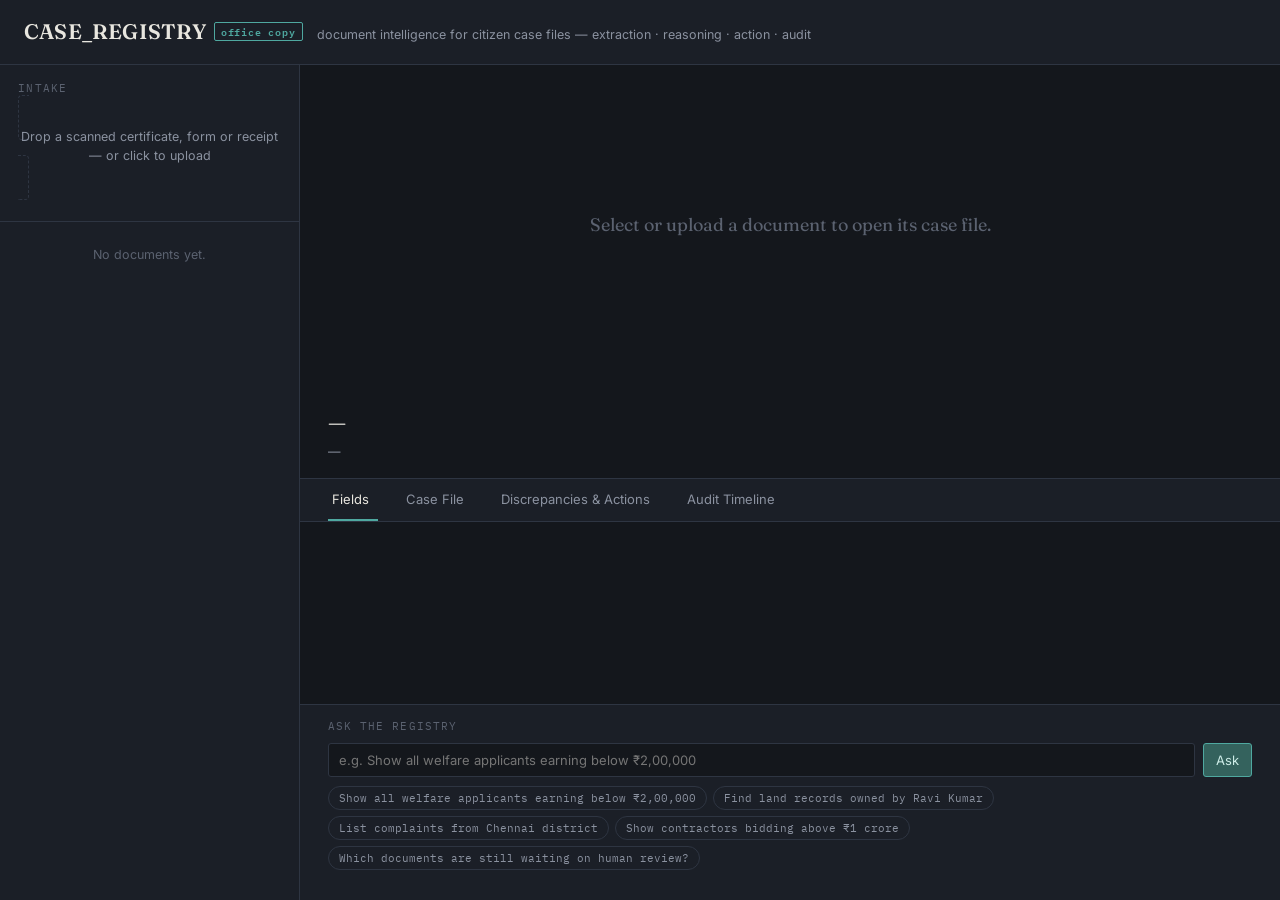
==== exasol/frontend/index.html @ 19a2388b "fixed bugs" ====
<!DOCTYPE html>
<html lang="en">
<head>
<meta charset="UTF-8">
<meta name="viewport" content="width=device-width, initial-scale=1.0">
<title>Citizen Case Registry — Document Intelligence</title>
<link rel="preconnect" href="https://fonts.googleapis.com">
<link href="https://fonts.googleapis.com/css2?family=Fraunces:opsz,wght@9..144,400;9..144,500;9..144,600&family=Inter:wght@400;500;600;700&family=IBM+Plex+Mono:wght@400;500;600&display=swap" rel="stylesheet">
<style>
  :root {
    --bg: #14171c;
    --surface: #1b1f27;
    --surface-raised: #232833;
    --hairline: #2e3542;
    --ink: #e8e6df;
    --muted: #8b92a0;
    --faint: #5b6270;
    --accent: #4fa8a0;
    --accent-dim: #34625d;
    --high: #d9724a;
    --high-dim: #4a2f26;
    --medium: #d9a84a;
    --medium-dim: #4a3f26;
    --low: #6b9b5e;
    --low-dim: #2c3a27;
  }

  * { box-sizing: border-box; }
  html, body { height: 100%; }
  body {
    margin: 0;
    background: var(--bg);
    color: var(--ink);
    font-family: 'Inter', sans-serif;
    font-size: 14px;
    line-height: 1.5;
  }
  ::selection { background: var(--accent-dim); }

  .mono { font-family: 'IBM Plex Mono', monospace; }

  a { color: inherit; }
  button {
    font-family: inherit;
    cursor: pointer;
    border: 1px solid var(--hairline);
    background: var(--surface-raised);
    color: var(--ink);
    border-radius: 3px;
    padding: 7px 12px;
    font-size: 13px;
    transition: border-color .15s ease, background .15s ease;
  }
  button:hover:not(:disabled) { border-color: var(--accent); }
  button:disabled { opacity: .4; cursor: not-allowed; }
  button.primary { background: var(--accent-dim); border-color: var(--accent); color: #cdece7; }
  button.primary:hover:not(:disabled) { background: var(--accent); color: #0e1614; }
  button.danger { border-color: var(--high); }
  button.danger:hover:not(:disabled) { background: var(--high-dim); }
  input[type=text], textarea {
    font-family: inherit;
    background: var(--bg);
    border: 1px solid var(--hairline);
    color: var(--ink);
    border-radius: 3px;
    padding: 8px 10px;
    font-size: 13px;
  }
  input[type=text]:focus, textarea:focus, button:focus-visible {
    outline: 2px solid var(--accent);
    outline-offset: 1px;
  }

  /* ---------- shell ---------- */
  .shell {
    display: grid;
    grid-template-columns: 300px 1fr;
    grid-template-rows: auto 1fr;
    height: 100vh;
  }
  header.top {
    grid-column: 1 / -1;
    display: flex;
    align-items: baseline;
    gap: 14px;
    padding: 16px 24px;
    border-bottom: 1px solid var(--hairline);
    background: var(--surface);
  }
  header.top .mark {
    font-family: 'Fraunces', serif;
    font-size: 21px;
    font-weight: 600;
    letter-spacing: .01em;
  }
  header.top .mark .stamp {
    display: inline-block;
    border: 1px solid var(--accent);
    color: var(--accent);
    font-family: 'IBM Plex Mono', monospace;
    font-size: 10px;
    letter-spacing: .08em;
    padding: 1px 6px;
    border-radius: 2px;
    vertical-align: middle;
    margin-left: 8px;
    transform: translateY(-2px);
  }
  header.top .tagline { color: var(--muted); font-size: 12.5px; }
  header.top .spacer { flex: 1; }
  header.top .threshold {
    color: var(--faint);
    font-size: 12px;
    font-family: 'IBM Plex Mono', monospace;
  }

  /* ---------- sidebar / registry ---------- */
  aside.registry {
    border-right: 1px solid var(--hairline);
    background: var(--surface);
    display: flex;
    flex-direction: column;
    overflow: hidden;
  }
  .registry-head {
    padding: 16px 18px 12px;
    border-bottom: 1px solid var(--hairline);
  }
  .registry-head .eyebrow {
    font-family: 'IBM Plex Mono', monospace;
    font-size: 10.5px;
    letter-spacing: .12em;
    color: var(--faint);
    text-transform: uppercase;
    margin-bottom: 10px;
  }
  .dropzone {
    border: 1px dashed var(--hairline);
    border-radius: 4px;
    padding: 14px 10px;
    text-align: center;
    color: var(--muted);
    font-size: 12.5px;
    cursor: pointer;
    transition: border-color .15s ease, color .15s ease;
  }
  .dropzone:hover, .dropzone.drag { border-color: var(--accent); color: var(--ink); }
  .dropzone input { display: none; }
  .upload-status { font-size: 11.5px; color: var(--faint); margin-top: 8px; min-height: 14px; font-family: 'IBM Plex Mono', monospace; }

  .doc-list { flex: 1; overflow-y: auto; }
  .doc-item {
    padding: 12px 18px;
    border-bottom: 1px solid var(--hairline);
    cursor: pointer;
    position: relative;
  }
  .doc-item:hover { background: var(--surface-raised); }
  .doc-item.active { background: var(--surface-raised); }
  .doc-item.active::before {
    content: "";
    position: absolute; left: 0; top: 0; bottom: 0; width: 2px;
    background: var(--accent);
  }
  .doc-item .fname { font-size: 13px; font-weight: 500; margin-bottom: 4px; word-break: break-word; }
  .doc-item .meta { display: flex; gap: 8px; align-items: center; font-size: 11px; color: var(--faint); }
  .doc-item .docid { font-family: 'IBM Plex Mono', monospace; }

  .badge {
    display: inline-block;
    font-family: 'IBM Plex Mono', monospace;
    font-size: 10px;
    letter-spacing: .04em;
    text-transform: uppercase;
    padding: 2px 7px;
    border-radius: 2px;
    border: 1px solid;
    white-space: nowrap;
  }
  .badge.uploaded, .badge.extracting { color: var(--muted); border-color: var(--hairline); }
  .badge.review { color: var(--medium); border-color: var(--medium); background: var(--medium-dim); }
  .badge.reasoning { color: var(--accent); border-color: var(--accent); background: var(--accent-dim); }
  .badge.complete { color: var(--low); border-color: var(--low); background: var(--low-dim); }
  .badge.failed { color: var(--high); border-color: var(--high); background: var(--high-dim); }
  .badge.high { color: var(--high); border-color: var(--high); background: var(--high-dim); }
  .badge.medium { color: var(--medium); border-color: var(--medium); background: var(--medium-dim); }
  .badge.low { color: var(--low); border-color: var(--low); background: var(--low-dim); }

  .empty-list { padding: 24px 18px; color: var(--faint); font-size: 12.5px; text-align: center; }

  /* ---------- main ---------- */
  main.workspace { overflow-y: auto; display: flex; flex-direction: column; }
  .no-doc {
    flex: 1; display: flex; align-items: center; justify-content: center;
    color: var(--faint); font-family: 'Fraunces', serif; font-size: 18px;
  }

  .doc-header {
    padding: 22px 28px 16px;
    border-bottom: 1px solid var(--hairline);
    display: flex; align-items: flex-start; gap: 18px;
  }
  .doc-header .title {
    font-family: 'Fraunces', serif;
    font-size: 22px;
    font-weight: 500;
    word-break: break-word;
  }
  .doc-header .sub { color: var(--muted); font-size: 12.5px; margin-top: 4px; }
  .doc-header .sub .mono { color: var(--faint); }
  .doc-header .actions { margin-left: auto; display: flex; gap: 8px; flex-shrink: 0; }

  nav.tabs {
    display: flex; gap: 2px; padding: 0 28px;
    border-bottom: 1px solid var(--hairline);
    background: var(--surface);
  }
  nav.tabs button.tab {
    border: none; border-bottom: 2px solid transparent;
    background: transparent; border-radius: 0;
    padding: 12px 4px; margin-right: 22px;
    color: var(--muted); font-size: 13px;
  }
  nav.tabs button.tab:hover { color: var(--ink); border-color: var(--hairline); }
  nav.tabs button.tab.active { color: var(--ink); border-color: var(--accent); }
  nav.tabs button.tab .count {
    font-family: 'IBM Plex Mono', monospace; font-size: 10.5px; color: var(--faint); margin-left: 5px;
  }

  .tab-panel { padding: 22px 28px 40px; }
  .tab-panel.hidden { display: none; }

  /* fields table */
  table.fields { width: 100%; border-collapse: collapse; }
  table.fields th {
    text-align: left; font-size: 10.5px; letter-spacing: .08em; text-transform: uppercase;
    color: var(--faint); font-weight: 500; padding: 8px 10px; border-bottom: 1px solid var(--hairline);
  }
  table.fields td { padding: 10px 10px; border-bottom: 1px solid var(--hairline); font-size: 13px; vertical-align: top; }
  table.fields tr.low-conf td:first-child { border-left: 2px solid var(--medium); }
  .conf-bar {
    display: inline-flex; align-items: center; gap: 7px; font-family: 'IBM Plex Mono', monospace; font-size: 11.5px;
  }
  .conf-track { width: 52px; height: 4px; background: var(--hairline); border-radius: 2px; overflow: hidden; }
  .conf-fill { height: 100%; background: var(--low); }
  .conf-fill.low { background: var(--medium); }

  .review-row { display: flex; gap: 6px; align-items: center; margin-top: 6px; }
  .review-row input[type=text] { flex: 1; padding: 5px 8px; font-size: 12px; }
  .review-row button { padding: 4px 9px; font-size: 11.5px; }

  /* discrepancies */
  .disc-card, .action-card {
    border: 1px solid var(--hairline); border-radius: 4px; padding: 14px 16px; margin-bottom: 12px; background: var(--surface);
  }
  .disc-card .disc-head { display: flex; align-items: center; gap: 10px; margin-bottom: 8px; }
  .disc-card .field-name { font-family: 'IBM Plex Mono', monospace; font-size: 12.5px; color: var(--accent); }
  .disc-values { display: flex; gap: 18px; margin: 8px 0; }
  .disc-values .v { flex: 1; }
  .disc-values .v .label { font-size: 10px; text-transform: uppercase; letter-spacing: .06em; color: var(--faint); margin-bottom: 3px; }
  .disc-values .v .val { font-family: 'IBM Plex Mono', monospace; font-size: 13px; }
  .disc-card .explain { color: var(--muted); font-size: 12.5px; margin-top: 6px; }

  /* case file / linked documents */
  .case-card {
    border: 1px solid var(--hairline); border-radius: 4px; padding: 13px 16px; margin-bottom: 10px;
    background: var(--surface); display: flex; align-items: center; gap: 14px; cursor: pointer;
    transition: border-color .15s ease;
  }
  .case-card:hover { border-color: var(--accent); }
  .case-card .c-main { flex: 1; min-width: 0; }
  .case-card .c-name { font-size: 13px; font-weight: 500; margin-bottom: 4px; word-break: break-word; }
  .case-card .c-meta { font-size: 11.5px; color: var(--faint); }
  .case-card .c-rel {
    font-family: 'IBM Plex Mono', monospace; font-size: 10.5px; color: var(--accent);
    border: 1px solid var(--accent-dim); border-radius: 2px; padding: 3px 8px; white-space: nowrap;
  }
  .case-card .c-conf { font-family: 'IBM Plex Mono', monospace; font-size: 11px; color: var(--faint); white-space: nowrap; }

  .action-card .a-head { display: flex; align-items: center; gap: 10px; margin-bottom: 8px; }
  .action-card .a-type { font-size: 11px; text-transform: uppercase; letter-spacing: .06em; color: var(--faint); }
  .action-card .content { white-space: pre-wrap; font-size: 12.5px; color: var(--ink); background: var(--bg); border: 1px solid var(--hairline); border-radius: 3px; padding: 10px 12px; margin: 8px 0; }
  .action-card .a-controls { display: flex; gap: 8px; margin-top: 8px; }

  .empty-panel { color: var(--faint); font-size: 13px; padding: 20px 0; }

  /* audit ledger */
  .ledger { border-left: 1px solid var(--hairline); margin-left: 8px; }
  .ledger-entry { position: relative; padding: 0 0 20px 22px; }
  .ledger-entry::before {
    content: ""; position: absolute; left: -5px; top: 3px; width: 9px; height: 9px;
    border-radius: 50%; background: var(--bg); border: 2px solid var(--accent);
  }
  .ledger-entry .l-top { display: flex; align-items: baseline; gap: 10px; margin-bottom: 3px; }
  .ledger-entry .l-time { font-family: 'IBM Plex Mono', monospace; font-size: 11px; color: var(--faint); }
  .ledger-entry .l-agent {
    font-family: 'IBM Plex Mono', monospace; font-size: 10.5px; text-transform: uppercase; letter-spacing: .06em;
    color: var(--accent); border: 1px solid var(--accent-dim); padding: 1px 6px; border-radius: 2px;
  }
  .ledger-entry .l-action { font-size: 13px; font-weight: 500; }
  .ledger-entry .l-summary { font-size: 12.5px; color: var(--muted); margin-top: 3px; }
  .ledger-entry .l-summary .k { color: var(--faint); }

  /* chat */
  .chat-dock {
    border-top: 1px solid var(--hairline);
    background: var(--surface);
    padding: 14px 28px 18px;
  }
  .chat-dock .eyebrow {
    font-family: 'IBM Plex Mono', monospace; font-size: 10.5px; letter-spacing: .1em; text-transform: uppercase;
    color: var(--faint); margin-bottom: 8px;
  }
  .chat-form { display: flex; gap: 8px; }
  .chat-form input[type=text] { flex: 1; }
  .chat-examples { display: flex; flex-wrap: wrap; gap: 6px; margin-top: 9px; }
  .chat-chip {
    font-family: 'IBM Plex Mono', monospace; font-size: 11px; color: var(--muted);
    border: 1px solid var(--hairline); border-radius: 12px; padding: 4px 10px;
    background: transparent; cursor: pointer; transition: border-color .15s ease, color .15s ease;
  }
  .chat-chip:hover { border-color: var(--accent); color: var(--ink); }
  .chat-result { margin-top: 12px; }
  .chat-result .explanation { font-size: 13px; color: var(--ink); margin-bottom: 8px; }
  .chat-result .sql-box {
    font-family: 'IBM Plex Mono', monospace; font-size: 11.5px; color: var(--accent);
    background: var(--bg); border: 1px solid var(--hairline); border-radius: 3px; padding: 8px 10px; margin-bottom: 10px;
    white-space: pre-wrap; word-break: break-all;
  }
  .chat-result .sql-error { color: var(--high); }
  table.chat-rows { width: 100%; border-collapse: collapse; font-size: 12px; }
  table.chat-rows th { text-align: left; padding: 6px 9px; border-bottom: 1px solid var(--hairline); color: var(--faint); font-family: 'IBM Plex Mono', monospace; font-weight: 500; }
  table.chat-rows td { padding: 6px 9px; border-bottom: 1px solid var(--hairline); font-family: 'IBM Plex Mono', monospace; }
  .chat-loading { color: var(--faint); font-size: 12.5px; font-family: 'IBM Plex Mono', monospace; }

  ::-webkit-scrollbar { width: 9px; height: 9px; }
  ::-webkit-scrollbar-track { background: transparent; }
  ::-webkit-scrollbar-thumb { background: var(--hairline); border-radius: 5px; }
  ::-webkit-scrollbar-thumb:hover { background: var(--faint); }
</style>
</head>
<body>

<div class="shell">
  <header class="top">
    <div class="mark">CASE_REGISTRY<span class="stamp">office copy</span></div>
    <div class="tagline">document intelligence for citizen case files — extraction · reasoning · action · audit</div>
    <div class="spacer"></div>
    <div class="threshold" id="thresholdBadge"></div>
  </header>

  <aside class="registry">
    <div class="registry-head">
      <div class="eyebrow">Intake</div>
      <label class="dropzone" id="dropzone">
        <input type="file" id="fileInput" accept=".pdf,.png,.jpg,.jpeg,.tiff,.bmp,.txt">
        <div>Drop a scanned certificate, form or receipt — or click to upload</div>
      </label>
      <div class="upload-status" id="uploadStatus"></div>
    </div>
    <div class="doc-list" id="docList">
      <div class="empty-list">No documents yet.</div>
    </div>
  </aside>

  <main class="workspace">
    <div class="no-doc" id="noDocMsg">Select or upload a document to open its case file.</div>

    <div id="docView" style="display:none; flex:1; display:flex; flex-direction:column;">
      <div class="doc-header">
        <div>
          <div class="title" id="docTitle">—</div>
          <div class="sub" id="docSub">—</div>
        </div>
        <div class="actions" id="docActions"></div>
      </div>

      <nav class="tabs">
        <button class="tab active" data-tab="fields">Fields<span class="count" id="countFields"></span></button>
        <button class="tab" data-tab="case">Case File<span class="count" id="countCase"></span></button>
        <button class="tab" data-tab="discrepancies">Discrepancies &amp; Actions<span class="count" id="countDisc"></span></button>
        <button class="tab" data-tab="audit">Audit Timeline<span class="count" id="countAudit"></span></button>
      </nav>

      <div class="tab-panel" id="panel-fields"></div>
      <div class="tab-panel hidden" id="panel-case"></div>
      <div class="tab-panel hidden" id="panel-discrepancies"></div>
      <div class="tab-panel hidden" id="panel-audit"></div>

      <div style="flex:1"></div>
    </div>

    <div class="chat-dock">
      <div class="eyebrow">Ask the registry</div>
      <form class="chat-form" id="chatForm">
        <input type="text" id="chatInput" placeholder="e.g. Show all welfare applicants earning below ₹2,00,000">
        <button type="submit" class="primary">Ask</button>
      </form>
      <div class="chat-examples" id="chatExamples"></div>
      <div class="chat-result" id="chatResult"></div>
    </div>
  </main>
</div>

<script>
const API = "";
let config = { confidence_threshold: 0.8 };
let documents = [];
let selectedDocId = null;
let activeTab = "fields";

function esc(s) {
  if (s === null || s === undefined) return "";
  return String(s).replace(/[&<>"']/g, c => ({"&":"&amp;","<":"&lt;",">":"&gt;",'"':"&quot;","'":"&#39;"}[c]));
}
function fmtTime(ts) {
  if (!ts) return "";
  try { return new Date(ts).toLocaleString(undefined, {month:"short", day:"numeric", hour:"2-digit", minute:"2-digit"}); }
  catch { return ts; }
}
function shortId(id) { return id ? id.slice(0, 8) : ""; }

async function api(path, opts) {
  const res = await fetch(API + path, opts);
  const isJson = (res.headers.get("content-type") || "").includes("application/json");
  const body = isJson ? await res.json() : null;
  if (!res.ok) throw new Error((body && body.error) || `Request failed (${res.status})`);
  return body;
}

/* ---------------- config + document list ---------------- */

async function loadConfig() {
  try {
    config = await api("/api/config");
    document.getElementById("thresholdBadge").textContent =
      `confidence gate ≥ ${config.confidence_threshold}`;
  } catch (e) { /* fine to run with the default */ }
}

async function loadDocuments() {
  let docs;
  try { docs = await api("/api/documents"); }
  catch (e) { return; }
  documents = docs;
  renderDocList();
}

function renderDocList() {
  const el = document.getElementById("docList");
  if (!documents.length) {
    el.innerHTML = `<div class="empty-list">No documents yet. Upload a certificate, application or receipt above to start the pipeline.</div>`;
    return;
  }
  el.innerHTML = documents.map(d => `
    <div class="doc-item ${d.doc_id === selectedDocId ? 'active' : ''}" data-id="${esc(d.doc_id)}">
      <div class="fname">${esc(d.filename)}</div>
      <div class="meta">
        <span class="badge ${esc(d.status)}">${esc(d.status)}</span>
        <span class="docid">${esc(shortId(d.doc_id))}</span>
        ${d.vendor ? `<span>· ${esc(d.vendor)}</span>` : ""}
      </div>
    </div>
  `).join("");
  el.querySelectorAll(".doc-item").forEach(node => {
    node.addEventListener("click", () => selectDocument(node.dataset.id));
  });
}

/* ---------------- upload ---------------- */

const dropzone = document.getElementById("dropzone");
const fileInput = document.getElementById("fileInput");
const uploadStatus = document.getElementById("uploadStatus");

fileInput.addEventListener("change", () => {
  if (fileInput.files[0]) uploadFile(fileInput.files[0]);
});
["dragover", "dragenter"].forEach(evt =>
  dropzone.addEventListener(evt, e => { e.preventDefault(); dropzone.classList.add("drag"); })
);
["dragleave", "drop"].forEach(evt =>
  dropzone.addEventListener(evt, e => { e.preventDefault(); dropzone.classList.remove("drag"); })
);
dropzone.addEventListener("drop", e => {
  const f = e.dataTransfer.files[0];
  if (f) uploadFile(f);
});

async function uploadFile(file) {
  uploadStatus.textContent = `ingesting ${file.name}…`;
  const formData = new FormData();
  formData.append("file", file);
  try {
    const result = await api("/api/documents/upload", { method: "POST", body: formData });
    uploadStatus.textContent =
      `done — ${result.field_count} field(s), gate: ${result.gate_decision}`;
    fileInput.value = "";
    await loadDocuments();
    selectDocument(result.doc_id);
  } catch (e) {
    uploadStatus.textContent = `failed: ${e.message}`;
  }
}

/* ---------------- document detail ---------------- */

async function selectDocument(docId) {
  selectedDocId = docId;
  document.getElementById("noDocMsg").style.display = "none";
  document.getElementById("docView").style.display = "flex";
  renderDocList();
  await refreshDocumentDetail();
}

async function refreshDocumentDetail() {
  if (!selectedDocId) return;
  const [doc, fields, discrepancies, actions, audit, related] = await Promise.all([
    api(`/api/documents/${selectedDocId}`).catch(() => null),
    api(`/api/documents/${selectedDocId}/fields`).catch(() => []),
    api(`/api/documents/${selectedDocId}/discrepancies`).catch(() => []),
    api(`/api/documents/${selectedDocId}/actions`).catch(() => []),
    api(`/api/documents/${selectedDocId}/audit`).catch(() => []),
    api(`/api/documents/${selectedDocId}/related`).catch(() => []),
  ]);
  if (!doc) return;

  document.getElementById("docTitle").textContent = doc.filename;
  document.getElementById("docSub").innerHTML =
    `<span class="mono">${esc(doc.doc_id)}</span> · ${esc(doc.document_type || "unclassified")}` +
    (doc.vendor ? ` · ${esc(doc.vendor)}` : "") +
    ` · <span class="badge ${esc(doc.status)}">${esc(doc.status)}</span>`;

  renderDocActions(doc);
  renderFields(fields, doc.status);
  renderCaseFile(related);
  renderDiscrepancies(discrepancies, actions);
  renderAudit(audit);

  document.getElementById("countFields").textContent = fields.length ? `(${fields.length})` : "";
  document.getElementById("countCase").textContent = related.length ? `(${related.length})` : "";
  document.getElementById("countDisc").textContent = discrepancies.length ? `(${discrepancies.length})` : "";
  document.getElementById("countAudit").textContent = audit.length ? `(${audit.length})` : "";
}

function renderDocActions(doc) {
  const el = document.getElementById("docActions");
  el.innerHTML = "";
  if (doc.status === "reasoning") {
    const btn = document.createElement("button");
    btn.className = "primary";
    btn.textContent = "Run reasoning & draft actions";
    btn.onclick = async () => {
      btn.disabled = true;
      btn.textContent = "Reasoning…";
      try { await api(`/api/documents/${doc.doc_id}/process`, { method: "POST" }); }
      catch (e) { alert(e.message); }
      await loadDocuments();
      await refreshDocumentDetail();
    };
    el.appendChild(btn);
  }
  const refresh = document.createElement("button");
  refresh.textContent = "Refresh";
  refresh.onclick = refreshDocumentDetail;
  el.appendChild(refresh);
}

function renderFields(fields, docStatus) {
  const el = document.getElementById("panel-fields");
  if (!fields.length) {
    el.innerHTML = `<div class="empty-panel">No fields extracted for this document.</div>`;
    return;
  }
  const threshold = config.confidence_threshold;
  el.innerHTML = `
    <table class="fields">
      <thead><tr><th>Field</th><th>Value</th><th>Confidence</th><th>Source</th></tr></thead>
      <tbody>
        ${fields.map(f => {
          const conf = f.confidence === null || f.confidence === undefined ? null : Number(f.confidence);
          const low = conf !== null && conf < threshold;
          return `
          <tr class="${low ? 'low-conf' : ''}" data-field-id="${esc(f.field_id)}">
            <td class="mono">${esc(f.field_name)}</td>
            <td>${esc(f.value)}</td>
            <td>
              ${conf === null ? '<span class="mono" style="color:var(--faint)">—</span>' : `
                <span class="conf-bar">
                  <span class="conf-track"><span class="conf-fill ${low ? 'low' : ''}" style="width:${Math.round(conf*100)}%"></span></span>
                  ${conf.toFixed(2)}
                </span>`}
              ${low && docStatus === "review" ? `
                <div class="review-row">
                  <input type="text" class="review-input" placeholder="corrected value" value="${esc(f.value)}">
                  <button class="review-confirm" title="Confirm as-is">Confirm</button>
                  <button class="review-correct" title="Save corrected value">Correct</button>
                </div>` : ""}
            </td>
            <td class="mono" style="color:var(--faint)">${esc(f.source_agent || "")}</td>
          </tr>`;
        }).join("")}
      </tbody>
    </table>
  `;

  el.querySelectorAll(".review-confirm, .review-correct").forEach(btn => {
    btn.addEventListener("click", async (e) => {
      const row = e.target.closest("tr");
      const fieldId = row.dataset.fieldId;
      const field = fields.find(f => f.field_id === fieldId);
      const input = row.querySelector(".review-input");
      const isCorrect = e.target.classList.contains("review-correct");
      const humanValue = isCorrect ? input.value : field.value;
      const status = isCorrect ? "corrected" : "confirmed";
      e.target.disabled = true;
      try {
        await api("/api/reviews", {
          method: "POST",
          headers: { "Content-Type": "application/json" },
          body: JSON.stringify({
            doc_id: selectedDocId,
            field_id: fieldId,
            field_name: field.field_name,
            ai_value: field.value,
            human_value: humanValue,
            status,
            reviewed_by: "case_handler",
          }),
        });
        await loadDocuments();
        await refreshDocumentDetail();
      } catch (err) {
        alert(err.message);
        e.target.disabled = false;
      }
    });
  });
}

function renderCaseFile(related) {
  const el = document.getElementById("panel-case");
  if (!related.length) {
    el.innerHTML = `<div class="empty-panel">No linked documents yet. Once a related document (e.g. an income certificate for this welfare application) is uploaded and matched, it will appear here as part of the same case.</div>`;
    return;
  }
  el.innerHTML = related.map(r => `
    <div class="case-card" data-id="${esc(r.doc_id)}">
      <div class="c-main">
        <div class="c-name">${esc(r.filename)}</div>
        <div class="c-meta">${esc(r.document_type || "unclassified")}${r.vendor ? ` · ${esc(r.vendor)}` : ""} · <span class="badge ${esc(r.status)}">${esc(r.status)}</span></div>
      </div>
      <div class="c-rel">${esc((r.relationship_type || "").replace(/_/g, " "))}</div>
      ${r.confidence !== null && r.confidence !== undefined ? `<div class="c-conf">${Number(r.confidence).toFixed(2)}</div>` : ""}
    </div>
  `).join("");
  el.querySelectorAll(".case-card").forEach(node => {
    node.addEventListener("click", () => selectDocument(node.dataset.id));
  });
}

function renderDiscrepancies(discrepancies, actions) {
  const el = document.getElementById("panel-discrepancies");
  if (!discrepancies.length) {
    el.innerHTML = `<div class="empty-panel">No discrepancies found yet. Run reasoning once the document reaches the "reasoning" stage.</div>`;
    return;
  }
  el.innerHTML = discrepancies.map(d => {
    const relatedActions = actions.filter(a => a.discrepancy_id === d.discrepancy_id);
    return `
      <div class="disc-card">
        <div class="disc-head">
          <span class="badge ${esc(d.severity)}">${esc(d.severity)}</span>
          <span class="field-name">${esc(d.field_name)}</span>
          <span style="color:var(--faint); font-size:11.5px;">${esc(d.status)}</span>
        </div>
        <div class="disc-values">
          <div class="v"><div class="label">Document A</div><div class="val">${esc(d.value_1)}</div></div>
          <div class="v"><div class="label">Document B</div><div class="val">${esc(d.value_2)}</div></div>
        </div>
        <div class="explain">${esc(d.explanation || "")}</div>
        ${relatedActions.length ? relatedActions.map(a => `
          <div class="action-card" data-action-id="${esc(a.action_id)}">
            <div class="a-head">
              <span class="a-type">${esc(a.action_type.replace('_', ' '))}</span>
              <span class="badge ${a.status === 'proposed' ? 'medium' : (a.status === 'approved' ? 'low' : 'high')}">${esc(a.status)}</span>
            </div>
            <div class="content">${esc(a.content)}</div>
            ${a.status === "proposed" ? `
              <div class="a-controls">
                <button class="primary act-approve">Approve</button>
                <button class="danger act-reject">Reject</button>
              </div>` : `<div style="font-size:11.5px; color:var(--faint);">decided by ${esc(a.decided_by || "—")}</div>`}
          </div>
        `).join("") : ""}
      </div>
    `;
  }).join("");

  el.querySelectorAll(".act-approve, .act-reject").forEach(btn => {
    btn.addEventListener("click", async (e) => {
      const card = e.target.closest(".action-card");
      const actionId = card.dataset.actionId;
      const decision = e.target.classList.contains("act-approve") ? "approved" : "rejected";
      btn.disabled = true;
      try {
        await api(`/api/actions/${actionId}/decide`, {
          method: "POST",
          headers: { "Content-Type": "application/json" },
          body: JSON.stringify({ decision, decided_by: "case_handler" }),
        });
        await refreshDocumentDetail();
      } catch (err) {
        alert(err.message);
        btn.disabled = false;
      }
    });
  });
}

function renderAudit(audit) {
  const el = document.getElementById("panel-audit");
  if (!audit.length) {
    el.innerHTML = `<div class="empty-panel">No audit events recorded yet.</div>`;
    return;
  }
  el.innerHTML = `<div class="ledger">${audit.map(a => `
    <div class="ledger-entry">
      <div class="l-top">
        <span class="l-time">${esc(fmtTime(a.timestamp))}</span>
        <span class="l-agent">${esc(a.agent_name)}</span>
      </div>
      <div class="l-action">${esc((a.action || "").replace(/_/g, " "))}${a.confidence !== null && a.confidence !== undefined ? ` <span class="mono" style="color:var(--faint); font-weight:400; font-size:11.5px;">(${Number(a.confidence).toFixed(2)})</span>` : ""}</div>
      <div class="l-summary">${a.input_summary ? `<span class="k">in:</span> ${esc(a.input_summary)}` : ""}</div>
      <div class="l-summary">${a.output_summary ? `<span class="k">out:</span> ${esc(a.output_summary)}` : ""}</div>
    </div>
  `).join("")}</div>`;
}

/* ---------------- tabs ---------------- */

document.querySelectorAll("nav.tabs .tab").forEach(btn => {
  btn.addEventListener("click", () => {
    activeTab = btn.dataset.tab;
    document.querySelectorAll("nav.tabs .tab").forEach(b => b.classList.toggle("active", b === btn));
    ["fields", "case", "discrepancies", "audit"].forEach(t => {
      document.getElementById(`panel-${t}`).classList.toggle("hidden", t !== activeTab);
    });
  });
});

/* ---------------- chat ---------------- */

document.getElementById("chatForm").addEventListener("submit", async (e) => {
  e.preventDefault();
  const input = document.getElementById("chatInput");
  const question = input.value.trim();
  if (!question) return;
  await runChatQuestion(question);
});

async function runChatQuestion(question) {
  document.getElementById("chatInput").value = question;
  const resultEl = document.getElementById("chatResult");
  resultEl.innerHTML = `<div class="chat-loading">translating to SQL…</div>`;
  try {
    const result = await api("/api/chat", {
      method: "POST",
      headers: { "Content-Type": "application/json" },
      body: JSON.stringify({ question }),
    });
    renderChatResult(result);
  } catch (err) {
    resultEl.innerHTML = `<div class="chat-result"><div class="explanation sql-error">${esc(err.message)}</div></div>`;
  }
}

const CHAT_EXAMPLES = [
  "Show all welfare applicants earning below ₹2,00,000",
  "Find land records owned by Ravi Kumar",
  "List complaints from Chennai district",
  "Show contractors bidding above ₹1 crore",
  "Which documents are still waiting on human review?",
];
document.getElementById("chatExamples").innerHTML = CHAT_EXAMPLES.map(q =>
  `<button type="button" class="chat-chip">${esc(q)}</button>`
).join("");
document.querySelectorAll(".chat-chip").forEach(chip => {
  chip.addEventListener("click", () => runChatQuestion(chip.textContent));
});

function renderChatResult(result) {
  const resultEl = document.getElementById("chatResult");
  if (result.error) {
    resultEl.innerHTML = `
      <div class="explanation">${esc(result.explanation || "")}</div>
      <div class="sql-box sql-error">rejected: ${esc(result.error)}</div>
    `;
    return;
  }
  const columns = result.columns || (result.rows && result.rows[0] ? result.rows[0].map((_, i) => `col_${i}`) : []);
  const rowsHtml = (result.rows || []).length
    ? `<table class="chat-rows">
        <thead><tr>${columns.map(c => `<th>${esc(c)}</th>`).join("")}</tr></thead>
        <tbody>${result.rows.map(r => `<tr>${r.map(v => `<td>${esc(v)}</td>`).join("")}</tr>`).join("")}</tbody>
      </table>`
    : `<div style="color:var(--faint); font-size:12.5px;">No rows returned.</div>`;
  resultEl.innerHTML = `
    <div class="explanation">${esc(result.explanation || "")}</div>
    <div class="sql-box">${esc(result.sql || "")}</div>
    ${rowsHtml}
  `;
}

/* ---------------- boot ---------------- */

(async function init() {
  await loadConfig();
  await loadDocuments();
  setInterval(loadDocuments, 8000);
})();
</script>
</body>
</html>
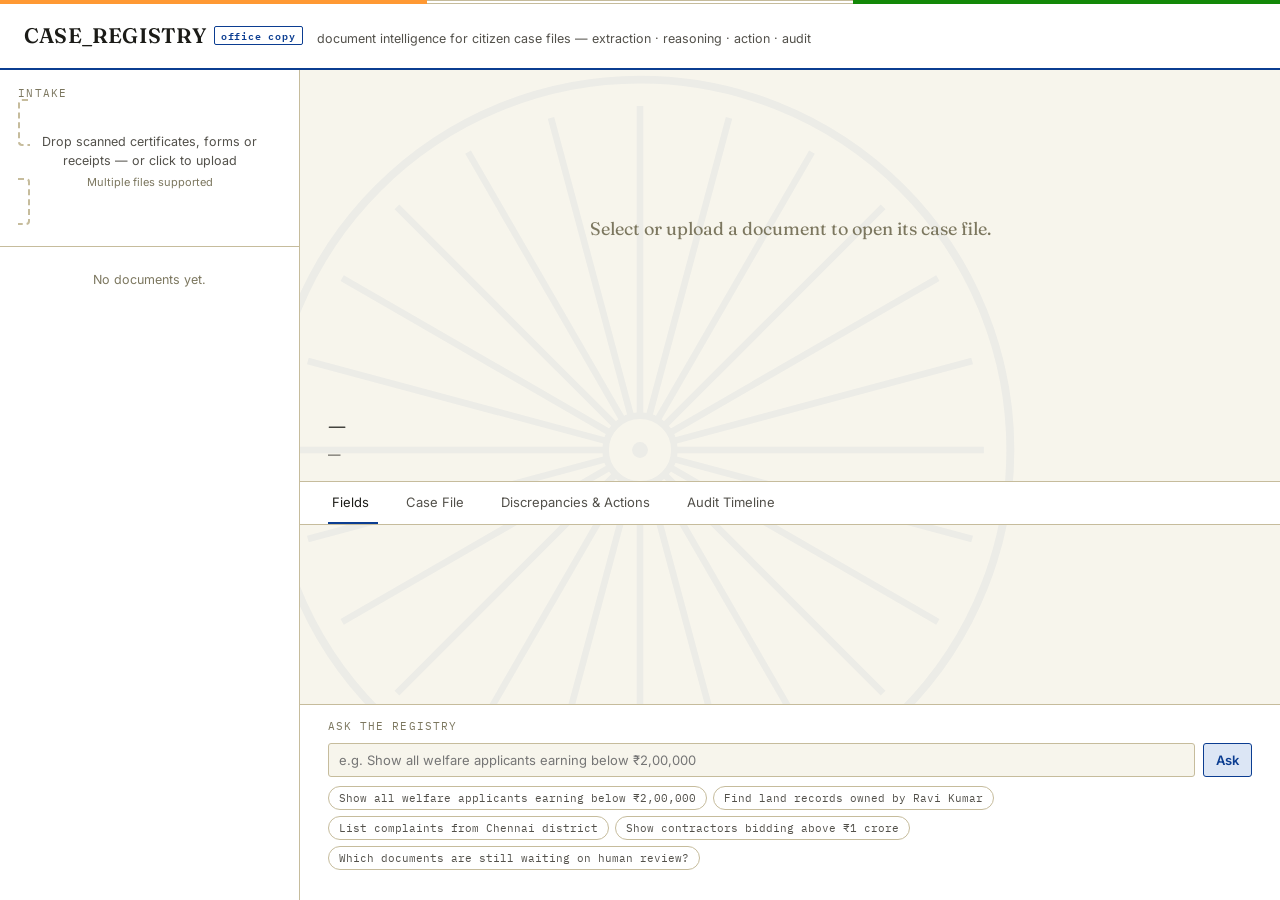
==== commit 10d366f5: "redesigned ui" ====
--- a/exasol/frontend/index.html
+++ b/exasol/frontend/index.html
@@ -8,21 +8,30 @@
 <link href="https://fonts.googleapis.com/css2?family=Fraunces:opsz,wght@9..144,400;9..144,500;9..144,600&family=Inter:wght@400;500;600;700&family=IBM+Plex+Mono:wght@400;500;600&display=swap" rel="stylesheet">
 <style>
   :root {
-    --bg: #14171c;
-    --surface: #1b1f27;
-    --surface-raised: #232833;
-    --hairline: #2e3542;
-    --ink: #e8e6df;
-    --muted: #8b92a0;
-    --faint: #5b6270;
-    --accent: #4fa8a0;
-    --accent-dim: #34625d;
-    --high: #d9724a;
-    --high-dim: #4a2f26;
-    --medium: #d9a84a;
-    --medium-dim: #4a3f26;
-    --low: #6b9b5e;
-    --low-dim: #2c3a27;
+    /* paper canvas + panels */
+    --bg: #F7F5EC;
+    --surface: #FFFFFF;
+    --surface-raised: #EFE9D6;
+    --hairline: #C6BC9C;
+    --ink: #1B1B17;
+    --muted: #52504A;
+    --faint: #7C775F;
+
+    /* Ashoka Chakra navy — primary accent, links, focus */
+    --accent: #0B3D91;
+    --accent-dim: #DCE6F5;
+
+    /* status: high=danger/saffron-red, medium=ochre, low=India green */
+    --high: #A32A20;
+    --high-dim: #FBE7E3;
+    --medium: #8A5F00;
+    --medium-dim: #FBF1D6;
+    --low: #0B6623;
+    --low-dim: #E2F2E3;
+
+    /* national tricolour, used sparingly for the identity strip */
+    --saffron: #FF9933;
+    --india-green: #138808;
   }
 
   * { box-sizing: border-box; }
@@ -34,8 +43,30 @@
     font-family: 'Inter', sans-serif;
     font-size: 14px;
     line-height: 1.5;
+    display: flex;
+    flex-direction: column;
   }
   ::selection { background: var(--accent-dim); }
+
+  /* national tricolour identity strip */
+  .tricolour-strip { display: flex; height: 4px; width: 100%; }
+  .tricolour-strip span { flex: 1; }
+  .tricolour-strip .saffron { background: var(--saffron); }
+  .tricolour-strip .white { background: #FFFFFF; border-top: 1px solid var(--hairline); border-bottom: 1px solid var(--hairline); }
+  .tricolour-strip .green { background: var(--india-green); }
+
+  /* Ashoka Chakra watermark, fixed behind all content */
+  .chakra-watermark {
+    position: fixed;
+    top: 50%; left: 50%;
+    width: 62vmax; height: 62vmax;
+    transform: translate(-50%, -50%);
+    color: var(--accent);
+    opacity: 0.045;
+    pointer-events: none;
+    z-index: 0;
+  }
+  .shell { position: relative; z-index: 1; }
 
   .mono { font-family: 'IBM Plex Mono', monospace; }
 
@@ -53,9 +84,9 @@
   }
   button:hover:not(:disabled) { border-color: var(--accent); }
   button:disabled { opacity: .4; cursor: not-allowed; }
-  button.primary { background: var(--accent-dim); border-color: var(--accent); color: #cdece7; }
-  button.primary:hover:not(:disabled) { background: var(--accent); color: #0e1614; }
-  button.danger { border-color: var(--high); }
+  button.primary { background: var(--accent-dim); border-color: var(--accent); color: var(--accent); font-weight: 600; }
+  button.primary:hover:not(:disabled) { background: var(--accent); color: #FFFFFF; }
+  button.danger { border-color: var(--high); color: var(--high); }
   button.danger:hover:not(:disabled) { background: var(--high-dim); }
   input[type=text], textarea {
     font-family: inherit;
@@ -76,7 +107,8 @@
     display: grid;
     grid-template-columns: 300px 1fr;
     grid-template-rows: auto 1fr;
-    height: 100vh;
+    flex: 1;
+    min-height: 0;
   }
   header.top {
     grid-column: 1 / -1;
@@ -84,7 +116,7 @@
     align-items: baseline;
     gap: 14px;
     padding: 16px 24px;
-    border-bottom: 1px solid var(--hairline);
+    border-bottom: 2px solid var(--accent);
     background: var(--surface);
   }
   header.top .mark {
@@ -135,17 +167,18 @@
     margin-bottom: 10px;
   }
   .dropzone {
-    border: 1px dashed var(--hairline);
+    border: 2px dashed var(--hairline);
     border-radius: 4px;
     padding: 14px 10px;
     text-align: center;
     color: var(--muted);
     font-size: 12.5px;
     cursor: pointer;
-    transition: border-color .15s ease, color .15s ease;
-  }
-  .dropzone:hover, .dropzone.drag { border-color: var(--accent); color: var(--ink); }
+    transition: border-color .15s ease, color .15s ease, background .15s ease;
+  }
+  .dropzone:hover, .dropzone.drag { border-color: var(--accent); color: var(--ink); background: var(--accent-dim); }
   .dropzone input { display: none; }
+  .dropzone .hint { display: block; margin-top: 3px; color: var(--faint); font-size: 11px; }
   .upload-status { font-size: 11.5px; color: var(--faint); margin-top: 8px; min-height: 14px; font-family: 'IBM Plex Mono', monospace; }
 
   .doc-list { flex: 1; overflow-y: auto; }
@@ -341,6 +374,38 @@
 </head>
 <body>
 
+<div class="tricolour-strip"><span class="saffron"></span><span class="white"></span><span class="green"></span></div>
+
+<svg class="chakra-watermark" viewBox="0 0 600 600" xmlns="http://www.w3.org/2000/svg" aria-hidden="true">
+  <circle cx="300" cy="300" r="280" fill="none" stroke="currentColor" stroke-width="6"/>
+  <circle cx="300" cy="300" r="26" fill="none" stroke="currentColor" stroke-width="5"/>
+  <circle cx="300" cy="300" r="6" fill="currentColor"/>
+  <line x1="300.0" y1="274.0" x2="300.0" y2="40.0" stroke="currentColor" stroke-width="5"/>
+  <line x1="306.7" y1="274.9" x2="367.3" y2="48.9" stroke="currentColor" stroke-width="5"/>
+  <line x1="313.0" y1="277.5" x2="430.0" y2="74.8" stroke="currentColor" stroke-width="5"/>
+  <line x1="318.4" y1="281.6" x2="483.8" y2="116.2" stroke="currentColor" stroke-width="5"/>
+  <line x1="322.5" y1="287.0" x2="525.2" y2="170.0" stroke="currentColor" stroke-width="5"/>
+  <line x1="325.1" y1="293.3" x2="551.1" y2="232.7" stroke="currentColor" stroke-width="5"/>
+  <line x1="326.0" y1="300.0" x2="560.0" y2="300.0" stroke="currentColor" stroke-width="5"/>
+  <line x1="325.1" y1="306.7" x2="551.1" y2="367.3" stroke="currentColor" stroke-width="5"/>
+  <line x1="322.5" y1="313.0" x2="525.2" y2="430.0" stroke="currentColor" stroke-width="5"/>
+  <line x1="318.4" y1="318.4" x2="483.8" y2="483.8" stroke="currentColor" stroke-width="5"/>
+  <line x1="313.0" y1="322.5" x2="430.0" y2="525.2" stroke="currentColor" stroke-width="5"/>
+  <line x1="306.7" y1="325.1" x2="367.3" y2="551.1" stroke="currentColor" stroke-width="5"/>
+  <line x1="300.0" y1="326.0" x2="300.0" y2="560.0" stroke="currentColor" stroke-width="5"/>
+  <line x1="293.3" y1="325.1" x2="232.7" y2="551.1" stroke="currentColor" stroke-width="5"/>
+  <line x1="287.0" y1="322.5" x2="170.0" y2="525.2" stroke="currentColor" stroke-width="5"/>
+  <line x1="281.6" y1="318.4" x2="116.2" y2="483.8" stroke="currentColor" stroke-width="5"/>
+  <line x1="277.5" y1="313.0" x2="74.8" y2="430.0" stroke="currentColor" stroke-width="5"/>
+  <line x1="274.9" y1="306.7" x2="48.9" y2="367.3" stroke="currentColor" stroke-width="5"/>
+  <line x1="274.0" y1="300.0" x2="40.0" y2="300.0" stroke="currentColor" stroke-width="5"/>
+  <line x1="274.9" y1="293.3" x2="48.9" y2="232.7" stroke="currentColor" stroke-width="5"/>
+  <line x1="277.5" y1="287.0" x2="74.8" y2="170.0" stroke="currentColor" stroke-width="5"/>
+  <line x1="281.6" y1="281.6" x2="116.2" y2="116.2" stroke="currentColor" stroke-width="5"/>
+  <line x1="287.0" y1="277.5" x2="170.0" y2="74.8" stroke="currentColor" stroke-width="5"/>
+  <line x1="293.3" y1="274.9" x2="232.7" y2="48.9" stroke="currentColor" stroke-width="5"/>
+</svg>
+
 <div class="shell">
   <header class="top">
     <div class="mark">CASE_REGISTRY<span class="stamp">office copy</span></div>
@@ -353,8 +418,10 @@
     <div class="registry-head">
       <div class="eyebrow">Intake</div>
       <label class="dropzone" id="dropzone">
-        <input type="file" id="fileInput" accept=".pdf,.png,.jpg,.jpeg,.tiff,.bmp,.txt">
-        <div>Drop a scanned certificate, form or receipt — or click to upload</div>
+        <input type="file" id="fileInput" accept=".pdf,.png,.jpg,.jpeg,.tiff,.bmp,.txt" multiple>
+        <div>Drop scanned certificates, forms or receipts — or click to upload
+          <span class="hint">Multiple files supported</span>
+        </div>
       </label>
       <div class="upload-status" id="uploadStatus"></div>
     </div>
@@ -474,7 +541,7 @@
 const uploadStatus = document.getElementById("uploadStatus");
 
 fileInput.addEventListener("change", () => {
-  if (fileInput.files[0]) uploadFile(fileInput.files[0]);
+  if (fileInput.files.length) uploadFiles(Array.from(fileInput.files));
 });
 ["dragover", "dragenter"].forEach(evt =>
   dropzone.addEventListener(evt, e => { e.preventDefault(); dropzone.classList.add("drag"); })
@@ -483,24 +550,36 @@
   dropzone.addEventListener(evt, e => { e.preventDefault(); dropzone.classList.remove("drag"); })
 );
 dropzone.addEventListener("drop", e => {
-  const f = e.dataTransfer.files[0];
-  if (f) uploadFile(f);
+  const files = Array.from(e.dataTransfer.files || []);
+  if (files.length) uploadFiles(files);
 });
 
-async function uploadFile(file) {
-  uploadStatus.textContent = `ingesting ${file.name}…`;
-  const formData = new FormData();
-  formData.append("file", file);
-  try {
-    const result = await api("/api/documents/upload", { method: "POST", body: formData });
-    uploadStatus.textContent =
-      `done — ${result.field_count} field(s), gate: ${result.gate_decision}`;
-    fileInput.value = "";
-    await loadDocuments();
-    selectDocument(result.doc_id);
-  } catch (e) {
-    uploadStatus.textContent = `failed: ${e.message}`;
-  }
+async function uploadFiles(files) {
+  let lastDocId = null;
+  let okCount = 0;
+  for (let i = 0; i < files.length; i++) {
+    const file = files[i];
+    uploadStatus.textContent = files.length > 1
+      ? `ingesting ${file.name} (${i + 1} of ${files.length})…`
+      : `ingesting ${file.name}…`;
+    const formData = new FormData();
+    formData.append("file", file);
+    try {
+      const result = await api("/api/documents/upload", { method: "POST", body: formData });
+      lastDocId = result.doc_id;
+      okCount++;
+      await loadDocuments();
+    } catch (e) {
+      uploadStatus.textContent = `${file.name} failed: ${e.message}`;
+      if (files.length === 1) { fileInput.value = ""; return; }
+      continue;
+    }
+  }
+  fileInput.value = "";
+  uploadStatus.textContent = files.length > 1
+    ? `done — ${okCount} of ${files.length} file(s) ingested`
+    : uploadStatus.textContent;
+  if (lastDocId) selectDocument(lastDocId);
 }
 
 /* ---------------- document detail ---------------- */
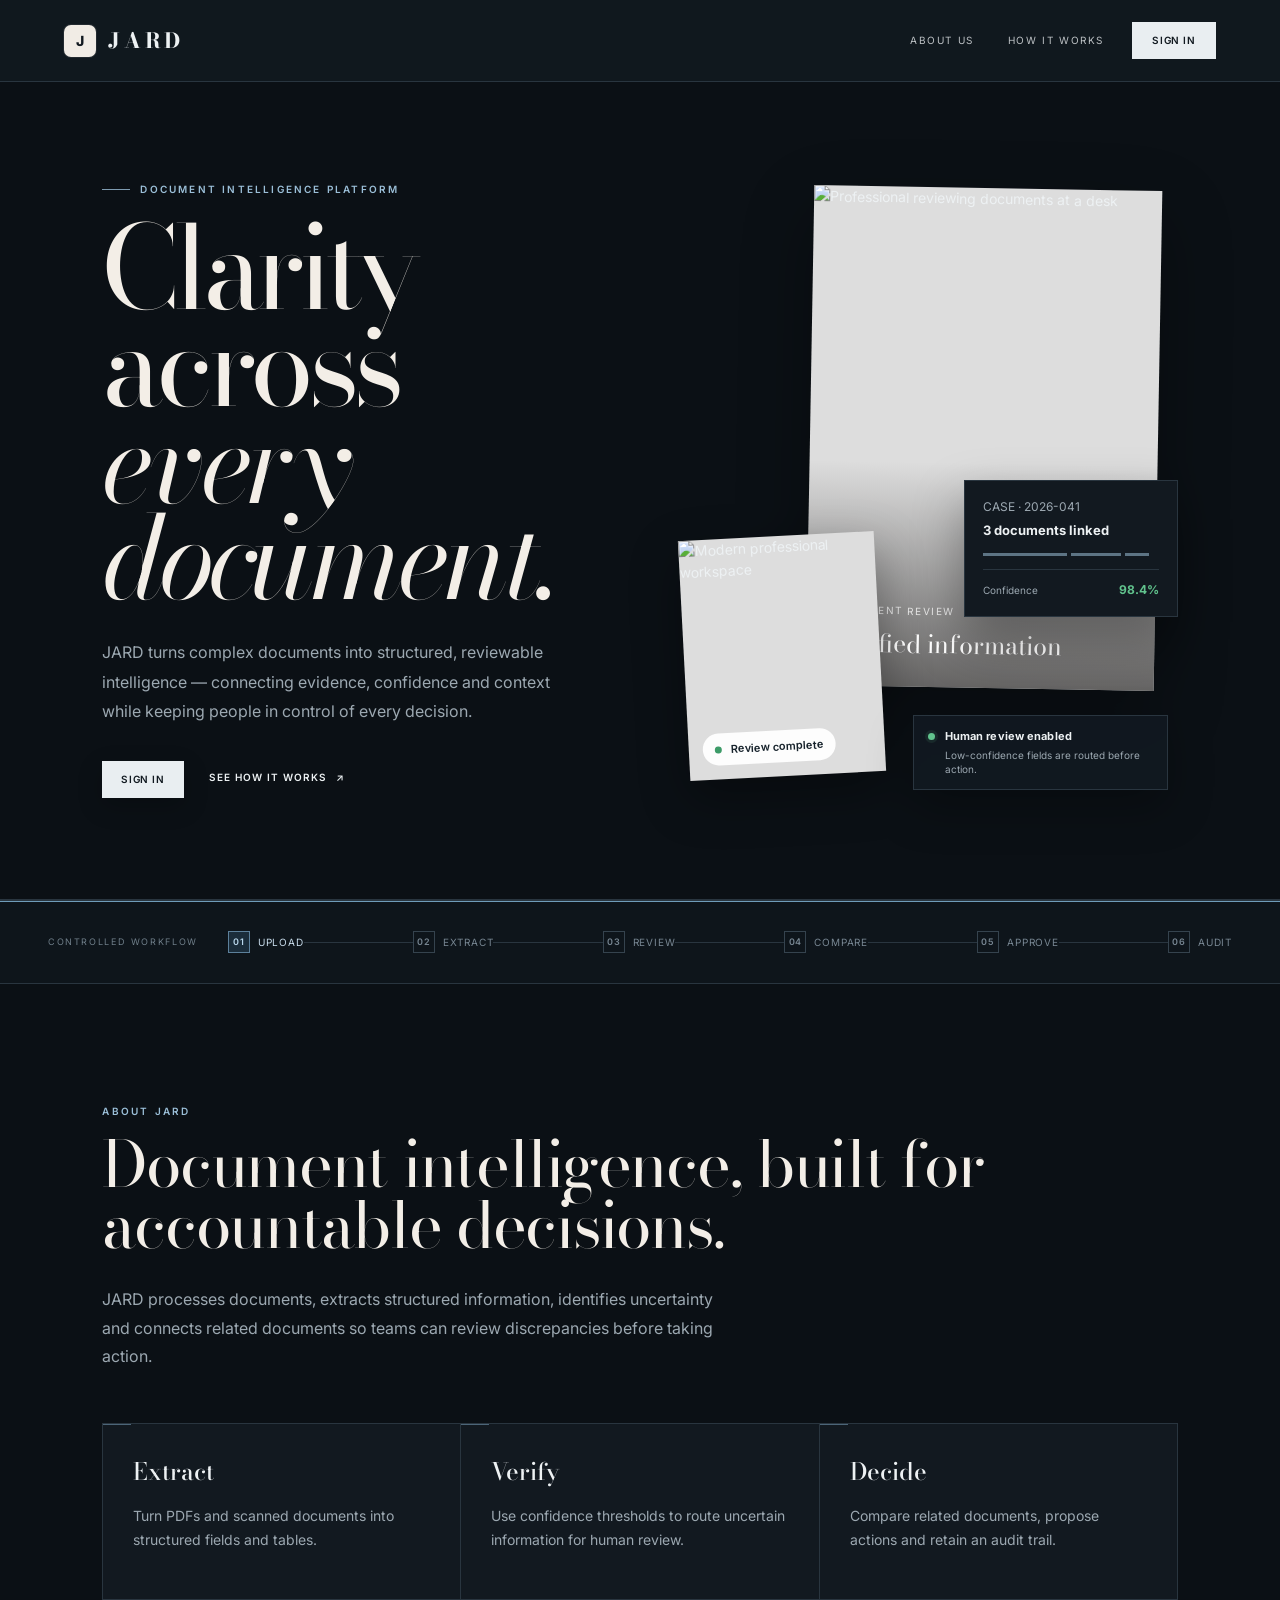
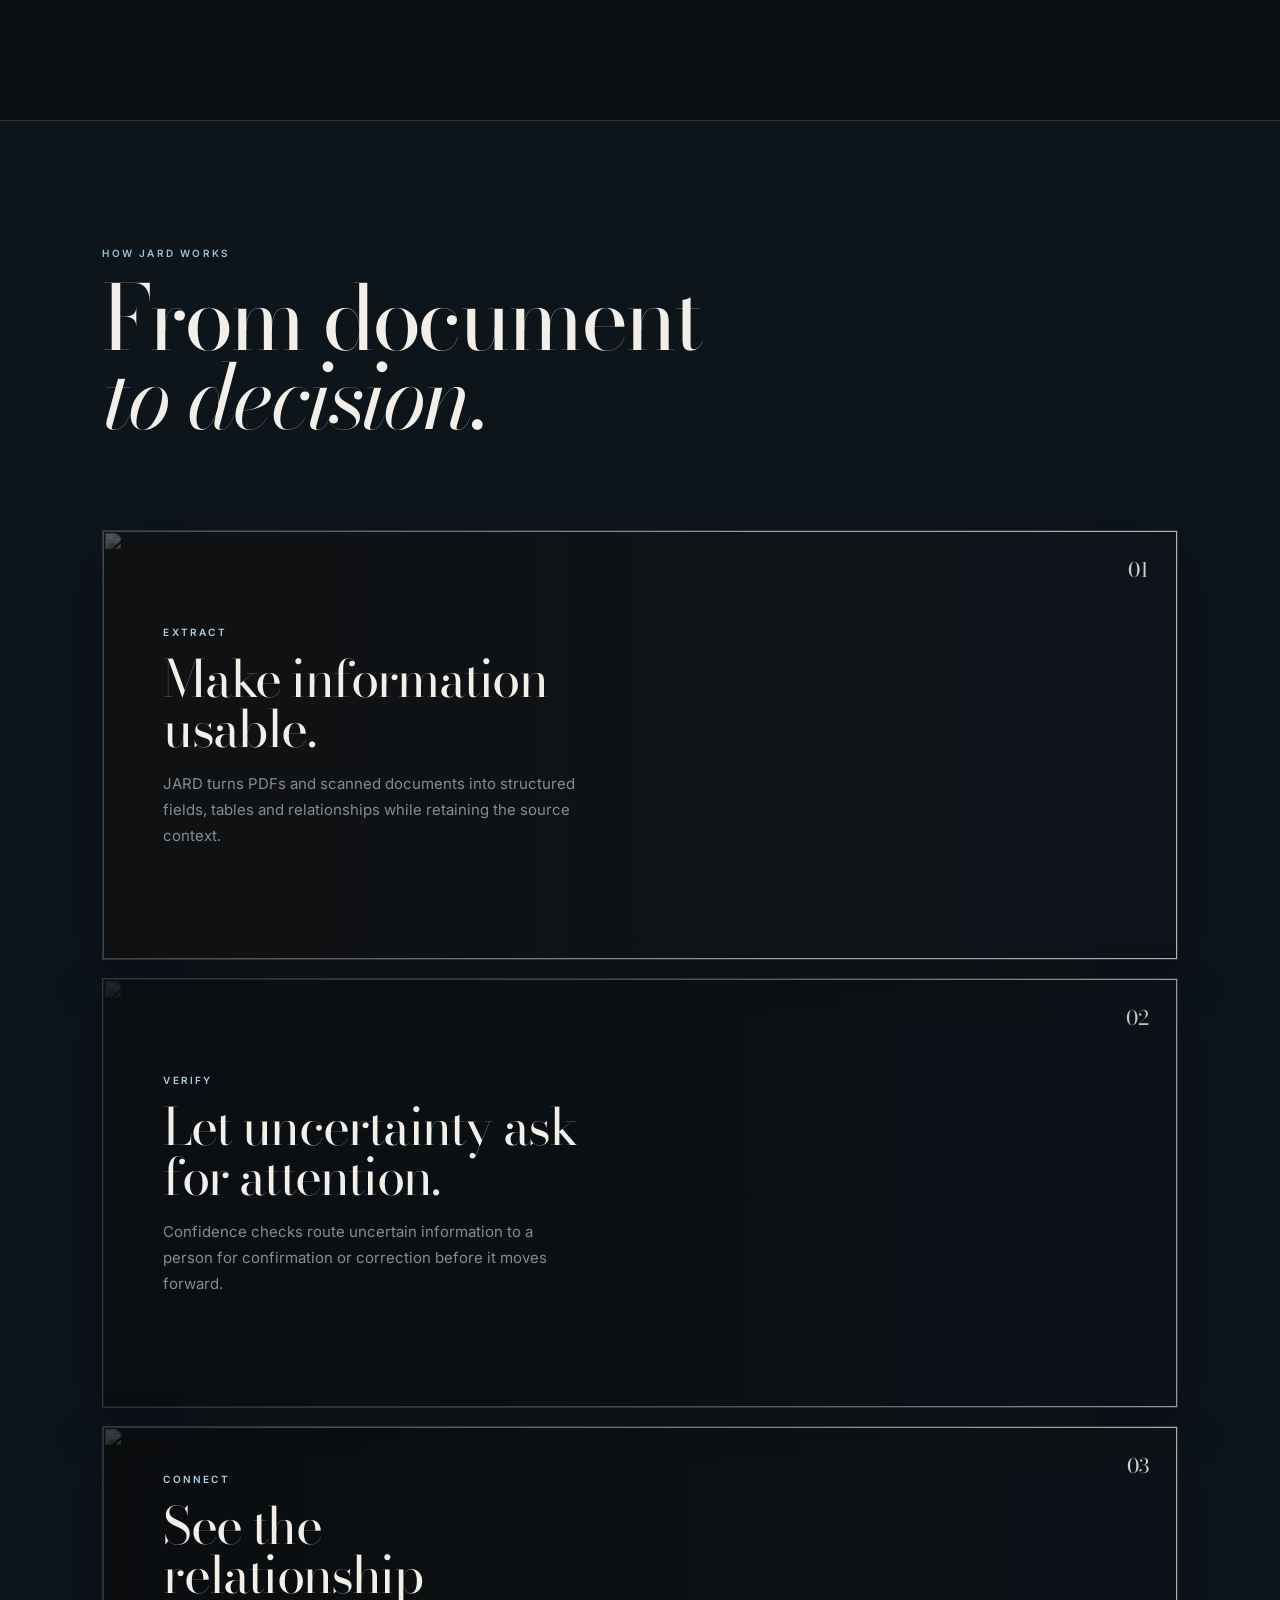
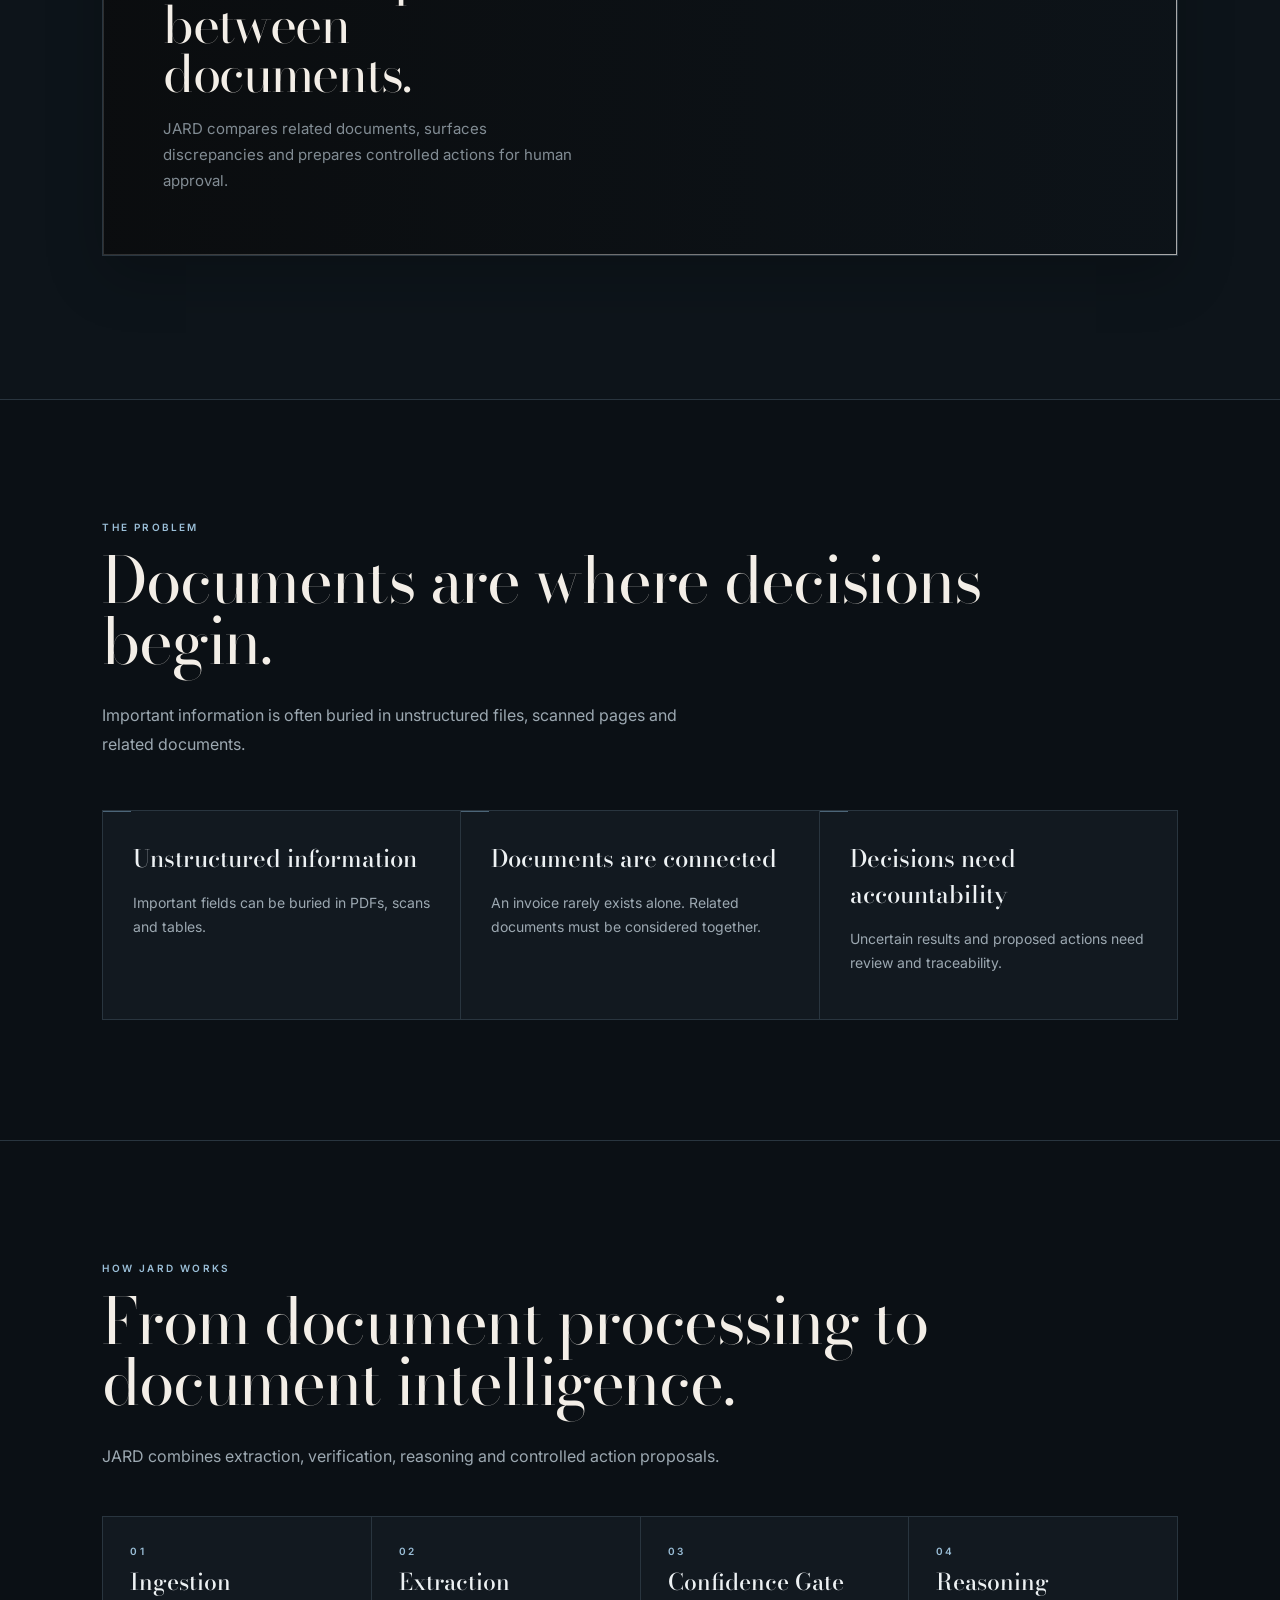
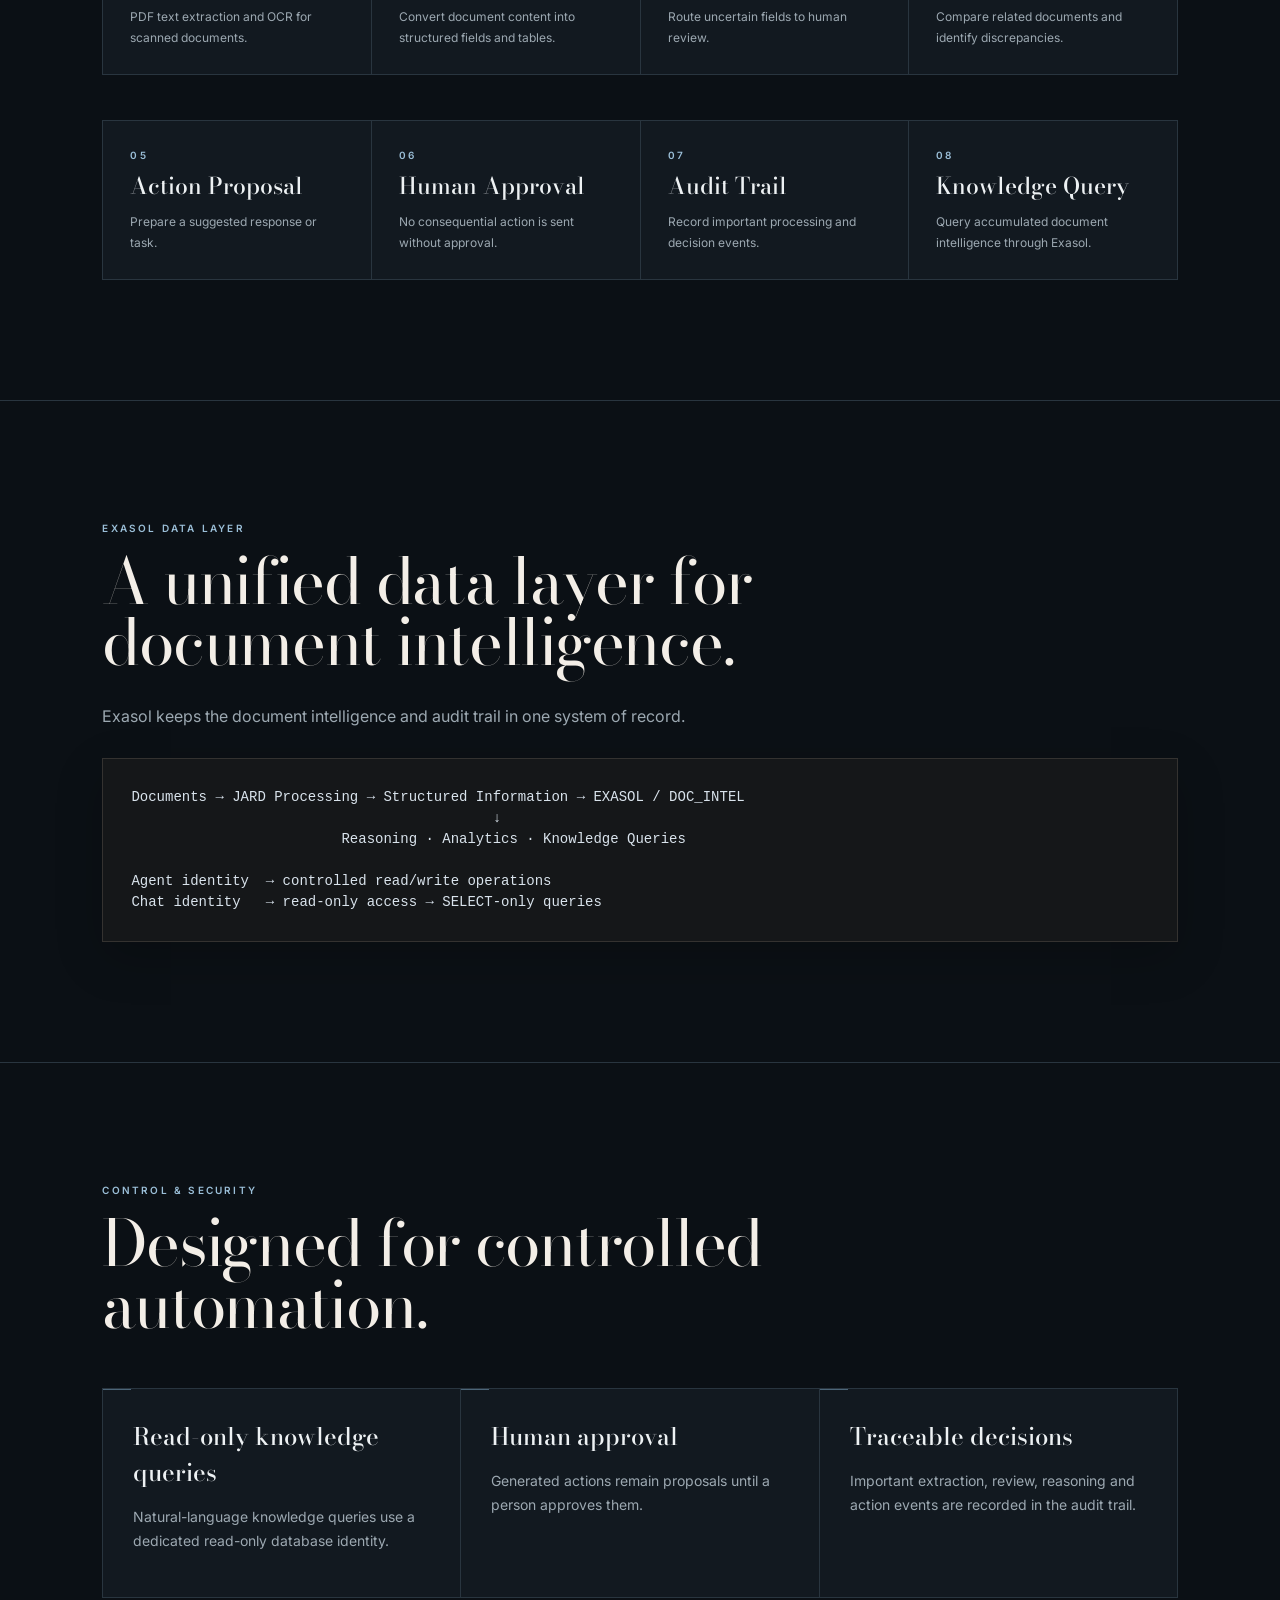
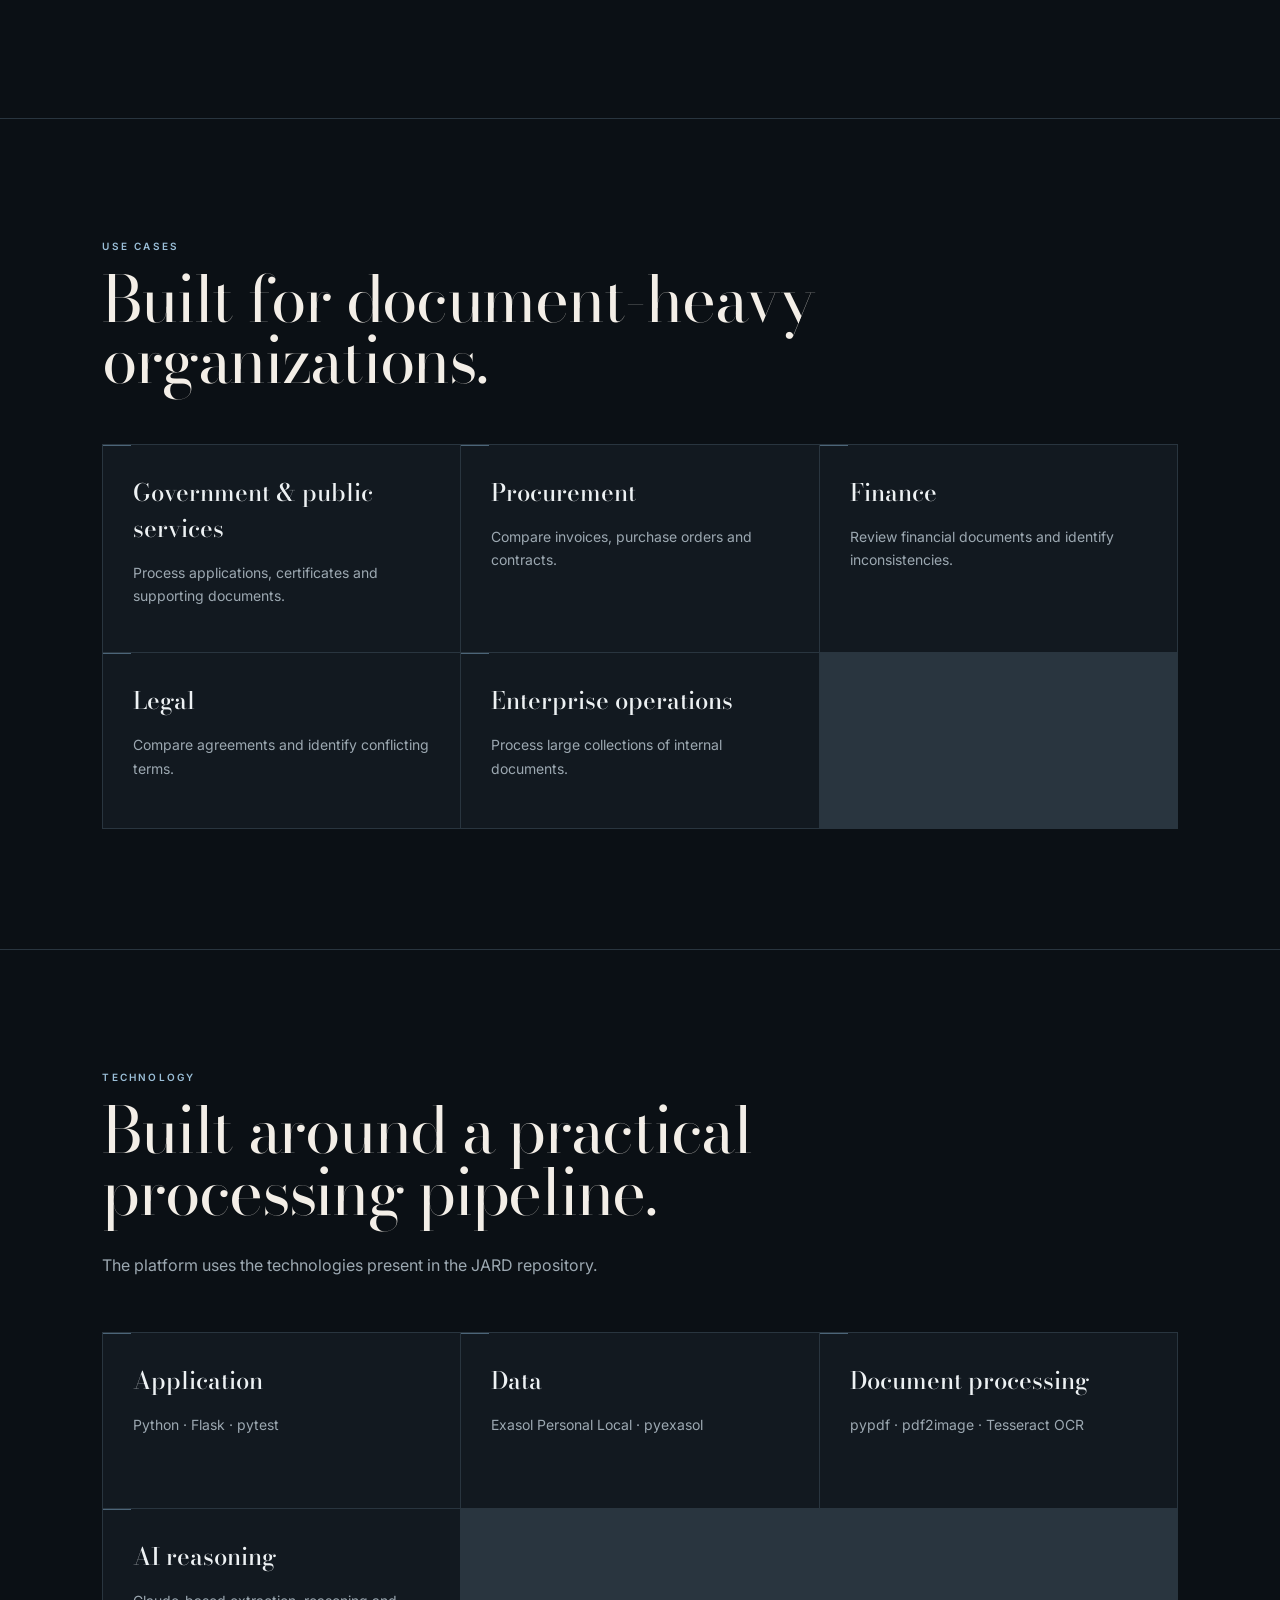
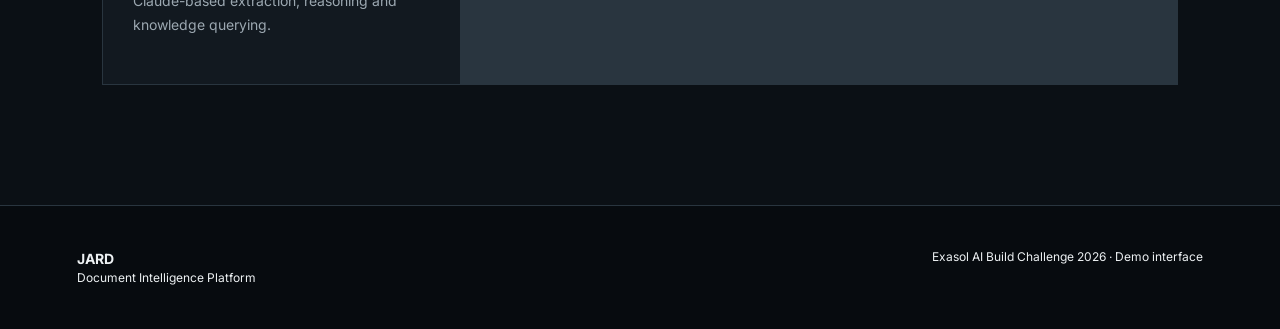
==== commit e71ee404: "website redesigned" ====
--- a/exasol/frontend/index.html
+++ b/exasol/frontend/index.html
@@ -1,903 +1,1957 @@
-<!DOCTYPE html>
+<!doctype html>
 <html lang="en">
 <head>
-<meta charset="UTF-8">
-<meta name="viewport" content="width=device-width, initial-scale=1.0">
-<title>Citizen Case Registry — Document Intelligence</title>
-<link rel="preconnect" href="https://fonts.googleapis.com">
-<link href="https://fonts.googleapis.com/css2?family=Fraunces:opsz,wght@9..144,400;9..144,500;9..144,600&family=Inter:wght@400;500;600;700&family=IBM+Plex+Mono:wght@400;500;600&display=swap" rel="stylesheet">
+<meta charset="utf-8">
+<meta name="viewport" content="width=device-width,initial-scale=1">
+<title>JARD — Document Intelligence Platform</title>
 <style>
-  :root {
-    /* paper canvas + panels */
-    --bg: #F7F5EC;
-    --surface: #FFFFFF;
-    --surface-raised: #EFE9D6;
-    --hairline: #C6BC9C;
-    --ink: #1B1B17;
-    --muted: #52504A;
-    --faint: #7C775F;
-
-    /* Ashoka Chakra navy — primary accent, links, focus */
-    --accent: #0B3D91;
-    --accent-dim: #DCE6F5;
-
-    /* status: high=danger/saffron-red, medium=ochre, low=India green */
-    --high: #A32A20;
-    --high-dim: #FBE7E3;
-    --medium: #8A5F00;
-    --medium-dim: #FBF1D6;
-    --low: #0B6623;
-    --low-dim: #E2F2E3;
-
-    /* national tricolour, used sparingly for the identity strip */
-    --saffron: #FF9933;
-    --india-green: #138808;
-  }
-
-  * { box-sizing: border-box; }
-  html, body { height: 100%; }
-  body {
-    margin: 0;
-    background: var(--bg);
-    color: var(--ink);
-    font-family: 'Inter', sans-serif;
-    font-size: 14px;
-    line-height: 1.5;
-    display: flex;
-    flex-direction: column;
-  }
-  ::selection { background: var(--accent-dim); }
-
-  /* national tricolour identity strip */
-  .tricolour-strip { display: flex; height: 4px; width: 100%; }
-  .tricolour-strip span { flex: 1; }
-  .tricolour-strip .saffron { background: var(--saffron); }
-  .tricolour-strip .white { background: #FFFFFF; border-top: 1px solid var(--hairline); border-bottom: 1px solid var(--hairline); }
-  .tricolour-strip .green { background: var(--india-green); }
-
-  /* Ashoka Chakra watermark, fixed behind all content */
-  .chakra-watermark {
-    position: fixed;
-    top: 50%; left: 50%;
-    width: 62vmax; height: 62vmax;
-    transform: translate(-50%, -50%);
-    color: var(--accent);
-    opacity: 0.045;
-    pointer-events: none;
-    z-index: 0;
-  }
-  .shell { position: relative; z-index: 1; }
-
-  .mono { font-family: 'IBM Plex Mono', monospace; }
-
-  a { color: inherit; }
-  button {
-    font-family: inherit;
-    cursor: pointer;
-    border: 1px solid var(--hairline);
-    background: var(--surface-raised);
-    color: var(--ink);
-    border-radius: 3px;
-    padding: 7px 12px;
-    font-size: 13px;
-    transition: border-color .15s ease, background .15s ease;
-  }
-  button:hover:not(:disabled) { border-color: var(--accent); }
-  button:disabled { opacity: .4; cursor: not-allowed; }
-  button.primary { background: var(--accent-dim); border-color: var(--accent); color: var(--accent); font-weight: 600; }
-  button.primary:hover:not(:disabled) { background: var(--accent); color: #FFFFFF; }
-  button.danger { border-color: var(--high); color: var(--high); }
-  button.danger:hover:not(:disabled) { background: var(--high-dim); }
-  input[type=text], textarea {
-    font-family: inherit;
-    background: var(--bg);
-    border: 1px solid var(--hairline);
-    color: var(--ink);
-    border-radius: 3px;
-    padding: 8px 10px;
-    font-size: 13px;
-  }
-  input[type=text]:focus, textarea:focus, button:focus-visible {
-    outline: 2px solid var(--accent);
-    outline-offset: 1px;
-  }
-
-  /* ---------- shell ---------- */
-  .shell {
-    display: grid;
-    grid-template-columns: 300px 1fr;
-    grid-template-rows: auto 1fr;
-    flex: 1;
-    min-height: 0;
-  }
-  header.top {
-    grid-column: 1 / -1;
-    display: flex;
-    align-items: baseline;
-    gap: 14px;
-    padding: 16px 24px;
-    border-bottom: 2px solid var(--accent);
-    background: var(--surface);
-  }
-  header.top .mark {
-    font-family: 'Fraunces', serif;
-    font-size: 21px;
-    font-weight: 600;
-    letter-spacing: .01em;
-  }
-  header.top .mark .stamp {
-    display: inline-block;
-    border: 1px solid var(--accent);
-    color: var(--accent);
-    font-family: 'IBM Plex Mono', monospace;
-    font-size: 10px;
-    letter-spacing: .08em;
-    padding: 1px 6px;
-    border-radius: 2px;
-    vertical-align: middle;
-    margin-left: 8px;
-    transform: translateY(-2px);
-  }
-  header.top .tagline { color: var(--muted); font-size: 12.5px; }
-  header.top .spacer { flex: 1; }
-  header.top .threshold {
-    color: var(--faint);
-    font-size: 12px;
-    font-family: 'IBM Plex Mono', monospace;
-  }
-
-  /* ---------- sidebar / registry ---------- */
-  aside.registry {
-    border-right: 1px solid var(--hairline);
-    background: var(--surface);
-    display: flex;
-    flex-direction: column;
-    overflow: hidden;
-  }
-  .registry-head {
-    padding: 16px 18px 12px;
-    border-bottom: 1px solid var(--hairline);
-  }
-  .registry-head .eyebrow {
-    font-family: 'IBM Plex Mono', monospace;
-    font-size: 10.5px;
-    letter-spacing: .12em;
-    color: var(--faint);
-    text-transform: uppercase;
-    margin-bottom: 10px;
-  }
-  .dropzone {
-    border: 2px dashed var(--hairline);
-    border-radius: 4px;
-    padding: 14px 10px;
-    text-align: center;
-    color: var(--muted);
-    font-size: 12.5px;
-    cursor: pointer;
-    transition: border-color .15s ease, color .15s ease, background .15s ease;
-  }
-  .dropzone:hover, .dropzone.drag { border-color: var(--accent); color: var(--ink); background: var(--accent-dim); }
-  .dropzone input { display: none; }
-  .dropzone .hint { display: block; margin-top: 3px; color: var(--faint); font-size: 11px; }
-  .upload-status { font-size: 11.5px; color: var(--faint); margin-top: 8px; min-height: 14px; font-family: 'IBM Plex Mono', monospace; }
-
-  .doc-list { flex: 1; overflow-y: auto; }
-  .doc-item {
-    padding: 12px 18px;
-    border-bottom: 1px solid var(--hairline);
-    cursor: pointer;
-    position: relative;
-  }
-  .doc-item:hover { background: var(--surface-raised); }
-  .doc-item.active { background: var(--surface-raised); }
-  .doc-item.active::before {
-    content: "";
-    position: absolute; left: 0; top: 0; bottom: 0; width: 2px;
-    background: var(--accent);
-  }
-  .doc-item .fname { font-size: 13px; font-weight: 500; margin-bottom: 4px; word-break: break-word; }
-  .doc-item .meta { display: flex; gap: 8px; align-items: center; font-size: 11px; color: var(--faint); }
-  .doc-item .docid { font-family: 'IBM Plex Mono', monospace; }
-
-  .badge {
-    display: inline-block;
-    font-family: 'IBM Plex Mono', monospace;
-    font-size: 10px;
-    letter-spacing: .04em;
-    text-transform: uppercase;
-    padding: 2px 7px;
-    border-radius: 2px;
-    border: 1px solid;
-    white-space: nowrap;
-  }
-  .badge.uploaded, .badge.extracting { color: var(--muted); border-color: var(--hairline); }
-  .badge.review { color: var(--medium); border-color: var(--medium); background: var(--medium-dim); }
-  .badge.reasoning { color: var(--accent); border-color: var(--accent); background: var(--accent-dim); }
-  .badge.complete { color: var(--low); border-color: var(--low); background: var(--low-dim); }
-  .badge.failed { color: var(--high); border-color: var(--high); background: var(--high-dim); }
-  .badge.high { color: var(--high); border-color: var(--high); background: var(--high-dim); }
-  .badge.medium { color: var(--medium); border-color: var(--medium); background: var(--medium-dim); }
-  .badge.low { color: var(--low); border-color: var(--low); background: var(--low-dim); }
-
-  .empty-list { padding: 24px 18px; color: var(--faint); font-size: 12.5px; text-align: center; }
-
-  /* ---------- main ---------- */
-  main.workspace { overflow-y: auto; display: flex; flex-direction: column; }
-  .no-doc {
-    flex: 1; display: flex; align-items: center; justify-content: center;
-    color: var(--faint); font-family: 'Fraunces', serif; font-size: 18px;
-  }
-
-  .doc-header {
-    padding: 22px 28px 16px;
-    border-bottom: 1px solid var(--hairline);
-    display: flex; align-items: flex-start; gap: 18px;
-  }
-  .doc-header .title {
-    font-family: 'Fraunces', serif;
-    font-size: 22px;
-    font-weight: 500;
-    word-break: break-word;
-  }
-  .doc-header .sub { color: var(--muted); font-size: 12.5px; margin-top: 4px; }
-  .doc-header .sub .mono { color: var(--faint); }
-  .doc-header .actions { margin-left: auto; display: flex; gap: 8px; flex-shrink: 0; }
-
-  nav.tabs {
-    display: flex; gap: 2px; padding: 0 28px;
-    border-bottom: 1px solid var(--hairline);
-    background: var(--surface);
-  }
-  nav.tabs button.tab {
-    border: none; border-bottom: 2px solid transparent;
-    background: transparent; border-radius: 0;
-    padding: 12px 4px; margin-right: 22px;
-    color: var(--muted); font-size: 13px;
-  }
-  nav.tabs button.tab:hover { color: var(--ink); border-color: var(--hairline); }
-  nav.tabs button.tab.active { color: var(--ink); border-color: var(--accent); }
-  nav.tabs button.tab .count {
-    font-family: 'IBM Plex Mono', monospace; font-size: 10.5px; color: var(--faint); margin-left: 5px;
-  }
-
-  .tab-panel { padding: 22px 28px 40px; }
-  .tab-panel.hidden { display: none; }
-
-  /* fields table */
-  table.fields { width: 100%; border-collapse: collapse; }
-  table.fields th {
-    text-align: left; font-size: 10.5px; letter-spacing: .08em; text-transform: uppercase;
-    color: var(--faint); font-weight: 500; padding: 8px 10px; border-bottom: 1px solid var(--hairline);
-  }
-  table.fields td { padding: 10px 10px; border-bottom: 1px solid var(--hairline); font-size: 13px; vertical-align: top; }
-  table.fields tr.low-conf td:first-child { border-left: 2px solid var(--medium); }
-  .conf-bar {
-    display: inline-flex; align-items: center; gap: 7px; font-family: 'IBM Plex Mono', monospace; font-size: 11.5px;
-  }
-  .conf-track { width: 52px; height: 4px; background: var(--hairline); border-radius: 2px; overflow: hidden; }
-  .conf-fill { height: 100%; background: var(--low); }
-  .conf-fill.low { background: var(--medium); }
-
-  .review-row { display: flex; gap: 6px; align-items: center; margin-top: 6px; }
-  .review-row input[type=text] { flex: 1; padding: 5px 8px; font-size: 12px; }
-  .review-row button { padding: 4px 9px; font-size: 11.5px; }
-
-  /* discrepancies */
-  .disc-card, .action-card {
-    border: 1px solid var(--hairline); border-radius: 4px; padding: 14px 16px; margin-bottom: 12px; background: var(--surface);
-  }
-  .disc-card .disc-head { display: flex; align-items: center; gap: 10px; margin-bottom: 8px; }
-  .disc-card .field-name { font-family: 'IBM Plex Mono', monospace; font-size: 12.5px; color: var(--accent); }
-  .disc-values { display: flex; gap: 18px; margin: 8px 0; }
-  .disc-values .v { flex: 1; }
-  .disc-values .v .label { font-size: 10px; text-transform: uppercase; letter-spacing: .06em; color: var(--faint); margin-bottom: 3px; }
-  .disc-values .v .val { font-family: 'IBM Plex Mono', monospace; font-size: 13px; }
-  .disc-card .explain { color: var(--muted); font-size: 12.5px; margin-top: 6px; }
-
-  /* case file / linked documents */
-  .case-card {
-    border: 1px solid var(--hairline); border-radius: 4px; padding: 13px 16px; margin-bottom: 10px;
-    background: var(--surface); display: flex; align-items: center; gap: 14px; cursor: pointer;
-    transition: border-color .15s ease;
-  }
-  .case-card:hover { border-color: var(--accent); }
-  .case-card .c-main { flex: 1; min-width: 0; }
-  .case-card .c-name { font-size: 13px; font-weight: 500; margin-bottom: 4px; word-break: break-word; }
-  .case-card .c-meta { font-size: 11.5px; color: var(--faint); }
-  .case-card .c-rel {
-    font-family: 'IBM Plex Mono', monospace; font-size: 10.5px; color: var(--accent);
-    border: 1px solid var(--accent-dim); border-radius: 2px; padding: 3px 8px; white-space: nowrap;
-  }
-  .case-card .c-conf { font-family: 'IBM Plex Mono', monospace; font-size: 11px; color: var(--faint); white-space: nowrap; }
-
-  .action-card .a-head { display: flex; align-items: center; gap: 10px; margin-bottom: 8px; }
-  .action-card .a-type { font-size: 11px; text-transform: uppercase; letter-spacing: .06em; color: var(--faint); }
-  .action-card .content { white-space: pre-wrap; font-size: 12.5px; color: var(--ink); background: var(--bg); border: 1px solid var(--hairline); border-radius: 3px; padding: 10px 12px; margin: 8px 0; }
-  .action-card .a-controls { display: flex; gap: 8px; margin-top: 8px; }
-
-  .empty-panel { color: var(--faint); font-size: 13px; padding: 20px 0; }
-
-  /* audit ledger */
-  .ledger { border-left: 1px solid var(--hairline); margin-left: 8px; }
-  .ledger-entry { position: relative; padding: 0 0 20px 22px; }
-  .ledger-entry::before {
-    content: ""; position: absolute; left: -5px; top: 3px; width: 9px; height: 9px;
-    border-radius: 50%; background: var(--bg); border: 2px solid var(--accent);
-  }
-  .ledger-entry .l-top { display: flex; align-items: baseline; gap: 10px; margin-bottom: 3px; }
-  .ledger-entry .l-time { font-family: 'IBM Plex Mono', monospace; font-size: 11px; color: var(--faint); }
-  .ledger-entry .l-agent {
-    font-family: 'IBM Plex Mono', monospace; font-size: 10.5px; text-transform: uppercase; letter-spacing: .06em;
-    color: var(--accent); border: 1px solid var(--accent-dim); padding: 1px 6px; border-radius: 2px;
-  }
-  .ledger-entry .l-action { font-size: 13px; font-weight: 500; }
-  .ledger-entry .l-summary { font-size: 12.5px; color: var(--muted); margin-top: 3px; }
-  .ledger-entry .l-summary .k { color: var(--faint); }
-
-  /* chat */
-  .chat-dock {
-    border-top: 1px solid var(--hairline);
-    background: var(--surface);
-    padding: 14px 28px 18px;
-  }
-  .chat-dock .eyebrow {
-    font-family: 'IBM Plex Mono', monospace; font-size: 10.5px; letter-spacing: .1em; text-transform: uppercase;
-    color: var(--faint); margin-bottom: 8px;
-  }
-  .chat-form { display: flex; gap: 8px; }
-  .chat-form input[type=text] { flex: 1; }
-  .chat-examples { display: flex; flex-wrap: wrap; gap: 6px; margin-top: 9px; }
-  .chat-chip {
-    font-family: 'IBM Plex Mono', monospace; font-size: 11px; color: var(--muted);
-    border: 1px solid var(--hairline); border-radius: 12px; padding: 4px 10px;
-    background: transparent; cursor: pointer; transition: border-color .15s ease, color .15s ease;
-  }
-  .chat-chip:hover { border-color: var(--accent); color: var(--ink); }
-  .chat-result { margin-top: 12px; }
-  .chat-result .explanation { font-size: 13px; color: var(--ink); margin-bottom: 8px; }
-  .chat-result .sql-box {
-    font-family: 'IBM Plex Mono', monospace; font-size: 11.5px; color: var(--accent);
-    background: var(--bg); border: 1px solid var(--hairline); border-radius: 3px; padding: 8px 10px; margin-bottom: 10px;
-    white-space: pre-wrap; word-break: break-all;
-  }
-  .chat-result .sql-error { color: var(--high); }
-  table.chat-rows { width: 100%; border-collapse: collapse; font-size: 12px; }
-  table.chat-rows th { text-align: left; padding: 6px 9px; border-bottom: 1px solid var(--hairline); color: var(--faint); font-family: 'IBM Plex Mono', monospace; font-weight: 500; }
-  table.chat-rows td { padding: 6px 9px; border-bottom: 1px solid var(--hairline); font-family: 'IBM Plex Mono', monospace; }
-  .chat-loading { color: var(--faint); font-size: 12.5px; font-family: 'IBM Plex Mono', monospace; }
-
-  ::-webkit-scrollbar { width: 9px; height: 9px; }
-  ::-webkit-scrollbar-track { background: transparent; }
-  ::-webkit-scrollbar-thumb { background: var(--hairline); border-radius: 5px; }
-  ::-webkit-scrollbar-thumb:hover { background: var(--faint); }
+@import url('https://fonts.googleapis.com/css2?family=Bodoni+Moda:opsz,wght@6..96,400;6..96,500;6..96,600&family=Inter:wght@400;500;600;700&display=swap');
+:root{--bg:#f6f8fa;--surface:#fff;--ink:#17212b;--muted:#66717d;--line:#d9dee5;--blue:#164b78;--blue2:#eaf2f8;--green:#18794e;--greenbg:#eaf6ef;--amber:#a15c00;--amberbg:#fff4e5;--red:#b42318;--redbg:#fdecec;--info:#175cd3;--shadow:0 2px 8px rgba(23,33,43,.05);--r:7px}
+*{box-sizing:border-box}body{margin:0;background:var(--bg);color:var(--ink);font:14px/1.5 Inter,ui-sans-serif,system-ui,-apple-system,BlinkMacSystemFont,"Segoe UI",sans-serif}button,input,select{font:inherit}button{cursor:pointer}
+a{color:inherit;text-decoration:none}.hidden{display:none!important}.muted{color:var(--muted)}.small{font-size:12px}.eyebrow{text-transform:uppercase;letter-spacing:.09em;font-size:11px;font-weight:700;color:var(--blue)}
+.btn{border:1px solid var(--line);background:#fff;color:var(--ink);padding:9px 14px;border-radius:6px;font-weight:600}.btn:hover{background:#f5f7f9}.btn.primary{background:var(--blue);border-color:var(--blue);color:#fff}.btn.danger{color:var(--red)}.btn.success{color:var(--green)}
+.badge{display:inline-flex;align-items:center;gap:6px;padding:4px 8px;border-radius:5px;font-size:12px;font-weight:650}.badge.ok{background:var(--greenbg);color:var(--green)}.badge.warn{background:var(--amberbg);color:var(--amber)}.badge.bad{background:var(--redbg);color:var(--red)}.badge.info{background:var(--blue2);color:var(--info)}
+.icon{width:18px;height:18px;stroke:currentColor;fill:none;stroke-width:1.8;stroke-linecap:round;stroke-linejoin:round;vertical-align:middle}
+.landing header{height:68px;background:#fff;border-bottom:1px solid var(--line);display:flex;align-items:center;justify-content:space-between;padding:0 6vw;position:sticky;top:0;z-index:10}.brand{display:flex;gap:11px;align-items:center;font-weight:750}.brandmark{width:30px;height:30px;background:var(--blue);color:#fff;border-radius:5px;display:grid;place-items:center;font-weight:800}.nav{display:flex;gap:26px;color:#52606d}.nav a:hover{color:var(--blue)}
+.hero{max-width:1180px;margin:auto;padding:90px 28px 75px;display:grid;grid-template-columns:1.15fr .85fr;gap:70px;align-items:center}.hero h1{font-size:44px;line-height:1.08;letter-spacing:-.035em;margin:12px 0 20px;max-width:650px}.hero p{font-size:17px;color:var(--muted);max-width:650px}.actions{display:flex;gap:10px;margin-top:28px}.case{background:#fff;border:1px solid var(--line);border-radius:10px;box-shadow:var(--shadow);padding:22px}.casehead{display:flex;justify-content:space-between;border-bottom:1px solid var(--line);padding-bottom:16px;margin-bottom:15px}.case h3{margin:0 0 3px}.docrow{display:flex;justify-content:space-between;padding:13px 0;border-bottom:1px solid #edf0f2}.docrow:last-child{border:0}.section{padding:78px 6vw}.section.white{background:#fff}.container{max-width:1180px;margin:auto}.section h2{font-size:28px;letter-spacing:-.02em;margin:7px 0 12px}.lead{color:var(--muted);max-width:720px;font-size:16px}.grid3{display:grid;grid-template-columns:repeat(3,1fr);gap:16px;margin-top:30px}.card{background:#fff;border:1px solid var(--line);border-radius:8px;padding:22px}.workflow{display:grid;grid-template-columns:repeat(4,1fr);gap:10px;margin-top:30px}.step{background:#fff;border:1px solid var(--line);padding:18px;border-radius:7px;position:relative}.step strong{display:block;margin:6px 0}.step:after{content:"→";position:absolute;right:-15px;top:34px;color:#9aa4ae}.step:last-child:after{display:none}.architecture{background:#17212b;color:#fff;border-radius:8px;padding:28px;margin-top:28px;overflow:auto}.archline{font-family:ui-monospace,SFMono-Regular,monospace;color:#d9e3ec;white-space:pre}
+footer{background:#17212b;color:#dbe2e8;padding:30px 6vw}.footerin{max-width:1180px;margin:auto;display:flex;justify-content:space-between}
+.app{display:none;min-height:100vh}.sidebar{position:fixed;inset:0 auto 0 0;width:230px;background:#fff;border-right:1px solid var(--line);z-index:20}.sidebrand{height:68px;padding:0 20px;border-bottom:1px solid var(--line);display:flex;align-items:center}.sidegroup{padding:17px 12px 5px;color:#89939d;font-size:10px;font-weight:750;text-transform:uppercase;letter-spacing:.08em}.sidebtn{width:100%;border:0;background:transparent;text-align:left;padding:9px 12px;border-radius:5px;color:#4e5a66;display:flex;gap:10px;align-items:center}.sidebtn:hover,.sidebtn.active{background:var(--blue2);color:var(--blue);font-weight:650}.topbar{position:fixed;left:230px;right:0;top:0;height:68px;background:#fff;border-bottom:1px solid var(--line);display:flex;align-items:center;justify-content:space-between;padding:0 25px;z-index:15}.search{width:340px;border:1px solid var(--line);border-radius:6px;padding:9px 12px;background:#fafbfc}.main{margin-left:230px;padding:98px 28px 40px;max-width:1500px}.pagehead{display:flex;justify-content:space-between;align-items:flex-start;margin-bottom:24px}.pagehead h1{font-size:27px;margin:0 0 4px;letter-spacing:-.02em}.summary{display:grid;grid-template-columns:repeat(4,1fr);gap:14px;margin-bottom:22px}.metric{background:#fff;border:1px solid var(--line);padding:18px;border-radius:7px}.metric .num{font-size:25px;font-weight:750;margin-top:4px}.panel{background:#fff;border:1px solid var(--line);border-radius:7px;margin-bottom:18px}.panelhead{padding:16px 18px;border-bottom:1px solid var(--line);display:flex;justify-content:space-between;align-items:center}.panelhead h3{margin:0;font-size:15px}.tablewrap{overflow:auto}table{width:100%;border-collapse:collapse}th,td{text-align:left;padding:12px 16px;border-bottom:1px solid #edf0f2;white-space:nowrap}th{font-size:12px;color:#68737e;background:#fafbfc;font-weight:700}tr:hover td{background:#fbfcfd}.toolbar{display:flex;gap:9px;align-items:center;margin-bottom:15px}.toolbar input,.toolbar select{border:1px solid var(--line);background:#fff;border-radius:6px;padding:9px 11px}.toolbar input{min-width:280px}.split{display:grid;grid-template-columns:1fr 1fr;gap:16px}.preview{min-height:480px;background:#eef1f4;border:1px solid var(--line);padding:30px;display:flex;justify-content:center}.paper{background:#fff;width:80%;min-height:420px;box-shadow:0 1px 4px rgba(0,0,0,.08);padding:32px}.field{display:grid;grid-template-columns:1fr auto;gap:8px;padding:13px 0;border-bottom:1px solid #edf0f2}.field .value{font-weight:650;text-align:right}.confidence{font-size:11px;margin-top:2px}.reviewgrid{display:grid;grid-template-columns:1fr 1fr;gap:16px}.timeline{padding:20px}.event{display:grid;grid-template-columns:90px 15px 1fr;gap:12px;padding:11px 0}.dot{width:9px;height:9px;border:2px solid var(--blue);border-radius:50%;margin-top:6px}.event:not(:last-child) .dot:after{content:"";display:block;width:1px;height:40px;background:var(--line);margin:7px 0 0 2px}.empty{padding:45px;text-align:center;color:var(--muted)}.notice{padding:13px 15px;border:1px solid #c9dced;background:var(--blue2);color:#19486c;border-radius:6px}.tabs{display:flex;gap:0;border-bottom:1px solid var(--line);margin-bottom:18px}.tab{padding:10px 15px;border:0;background:transparent;color:var(--muted);border-bottom:2px solid transparent}.tab.active{color:var(--blue);border-bottom-color:var(--blue);font-weight:650}.hero .case .statusline{display:flex;justify-content:space-between;align-items:center}.pillbar{display:flex;gap:7px;flex-wrap:wrap}
+@media(max-width:900px){.hero{grid-template-columns:1fr;gap:35px}.grid3,.workflow{grid-template-columns:1fr 1fr}.workflow .step:after{display:none}.nav{display:none}.summary{grid-template-columns:1fr 1fr}.sidebar{width:64px}.sidebar .label,.sidegroup,.sidebrand .brandtext{display:none}.sidebtn{justify-content:center}.topbar{left:64px}.main{margin-left:64px}.search{width:220px}.split,.reviewgrid{grid-template-columns:1fr}}
+@media(max-width:600px){.hero{padding-top:55px}.hero h1{font-size:35px}.grid3,.workflow,.summary{grid-template-columns:1fr}.section{padding:55px 5vw}.main{padding:88px 15px 25px}.topbar{padding:0 12px}.search{display:none}.pagehead{gap:10px}.pagehead .btn{padding:8px}.case{padding:16px}.paper{width:100%}.footerin{display:block}}
+
+.authback{position:fixed;inset:0;background:rgba(23,33,43,.42);display:none;align-items:center;justify-content:center;z-index:100;padding:20px}
+.authmodal{width:min(880px,100%);background:#fff;border:1px solid var(--line);border-radius:10px;box-shadow:0 18px 60px rgba(23,33,43,.18);display:grid;grid-template-columns:1fr 1fr;overflow:hidden}
+.authphoto{min-height:540px;background-size:cover;background-position:center;position:relative}
+.authphoto:after{content:"";position:absolute;inset:0;background:linear-gradient(90deg,rgba(22,75,120,.15),rgba(22,75,120,.02))}
+.authcontent{padding:30px}.authclose{float:right;border:0;background:transparent;font-size:22px;color:var(--muted);line-height:1}
+.authcontent h2{font-size:25px;margin:6px 0}.authcontent p{margin:5px 0 22px;color:var(--muted)}
+.auth-tabs{display:flex;border-bottom:1px solid var(--line);margin-bottom:20px}.auth-tab{flex:1;padding:10px;border:0;background:transparent;color:var(--muted);border-bottom:2px solid transparent}.auth-tab.active{color:var(--blue);border-bottom-color:var(--blue);font-weight:700}
+.authform label{display:block;font-size:12px;font-weight:650;margin:13px 0 5px}.authform input{width:100%;padding:10px 11px;border:1px solid var(--line);border-radius:6px;outline:0}.authform input:focus{border-color:var(--blue);box-shadow:0 0 0 3px rgba(22,75,120,.08)}
+.photo-band{height:300px;background:url("https://images.unsplash.com/photo-1450101499163-c8848c66ca85?auto=format&fit=crop&w=1800&q=85") center 48%/cover no-repeat;position:relative}.photo-band:after{content:"";position:absolute;inset:0;background:rgba(23,33,43,.34)}.photo-caption{position:relative;z-index:1;max-width:1180px;margin:auto;height:100%;display:flex;align-items:flex-end;padding:0 28px 32px;color:#fff}.photo-caption h2{font-size:28px;margin:0 0 5px}.photo-caption p{margin:0;color:#e9eef2}
+.account-wrap{position:relative}.account-btn{display:flex;align-items:center;gap:8px;border:1px solid var(--line);background:#fff;border-radius:6px;padding:6px 9px}.avatar{width:28px;height:28px;border-radius:50%;background:var(--blue);color:#fff;display:grid;place-items:center;font-size:12px;font-weight:750}.account-menu{position:absolute;right:0;top:43px;width:190px;background:#fff;border:1px solid var(--line);box-shadow:var(--shadow);border-radius:7px;padding:6px;display:none}.account-menu.show{display:block}.account-menu button{width:100%;text-align:left;border:0;background:#fff;padding:9px;border-radius:5px}.account-menu button:hover{background:#f4f7f9}.account-menu .logout{color:var(--red)}
+@media(max-width:720px){.authmodal{grid-template-columns:1fr}.authphoto{display:none}.photo-band{height:240px}}
+
+/* JARD refined dark institutional theme */
+:root{
+  --bg:#0d141b;--surface:#141d26;--surface2:#18232d;--ink:#eef3f7;--muted:#9aa8b5;
+  --line:#2a3743;--blue:#6fa8d6;--blue2:#172d40;--green:#5fc28a;--greenbg:#12291f;
+  --amber:#e5a657;--amberbg:#302516;--red:#ef8179;--redbg:#321a19;--info:#76a9ef;
+  --shadow:0 8px 24px rgba(0,0,0,.22);--r:6px
+}
+html{scroll-behavior:smooth}
+body{background:var(--bg);color:var(--ink);font-family:"Inter","Avenir Next","Segoe UI",system-ui,sans-serif}
+.muted{color:var(--muted)}
+.landing header,.section.white,.sidebar,.topbar,.panel,.metric,.card,.case,.authmodal,.account-menu{
+  background:var(--surface);border-color:var(--line)
+}
+.landing header{box-shadow:0 1px 0 rgba(255,255,255,.02)}
+.nav a{color:#c2ccd5}.nav a:hover{color:#fff}
+.brandmark{background:#e9f1f7;color:#132536}
+.btn{background:var(--surface);border-color:var(--line);color:var(--ink)}
+.btn:hover{background:var(--surface2)}
+.btn.primary{background:#dceaf4;border-color:#dceaf4;color:#122536}
+.hero p,.lead{color:var(--muted)}
+.case .docrow{border-color:var(--line)}
+.photo-band:after{background:rgba(5,10,14,.50)}
+.section{background:var(--bg)}
+.workflow .step,.grid3 .card{background:var(--surface)}
+.step:after{color:#71808e}
+.architecture{background:#080d12;border:1px solid #25313c}
+.paper{background:#f7f8f9;color:#18232d}
+.paper hr{border-color:#d5dbe0}
+.preview{background:#0a1117;border-color:var(--line)}
+th{background:#101820;color:#aeb9c3}
+td{border-color:#25313b}
+tr:hover td{background:#18222b}
+.toolbar input,.toolbar select,.search,.authform input{
+  background:#101820;color:var(--ink);border-color:var(--line)
+}
+.toolbar input::placeholder,.search::placeholder,.authform input::placeholder{color:#6f7e8b}
+.notice{background:#12283a;border-color:#284b67;color:#b9d5ea}
+.badge.ok{background:var(--greenbg);color:var(--green)}
+.badge.warn{background:var(--amberbg);color:var(--amber)}
+.badge.bad{background:var(--redbg);color:var(--red)}
+.badge.info{background:#152842;color:var(--info)}
+.sidebtn{color:#aeb9c3}
+.sidebtn:hover,.sidebtn.active{background:#172d40;color:#a9d1f1}
+.sidegroup{color:#687887}
+.topbar{box-shadow:0 1px 0 rgba(255,255,255,.02)}
+.account-btn{background:var(--surface);color:var(--ink);border-color:var(--line)}
+.account-menu button{background:var(--surface);color:var(--ink)}
+.account-menu button:hover{background:var(--surface2)}
+.authback{background:rgba(0,0,0,.72)}
+.authcontent{background:var(--surface)}
+.authclose{color:var(--muted)}
+.auth-tabs{border-color:var(--line)}
+.auth-tab{color:var(--muted)}
+.auth-tab.active{color:#a9d1f1;border-color:#6fa8d6}
+.authform input:focus{border-color:#6fa8d6;box-shadow:0 0 0 3px rgba(111,168,214,.12)}
+footer{background:#080d12;border-top:1px solid #202b35}
+.eyebrow{color:#78acd4}
+
+
+/* Editorial JARD landing refinement */
+:root{
+  --serif:"Bodoni Moda","Didot","Bodoni 72","Times New Roman",serif;
+  --display:#17212b;
+  --photo-border:rgba(23,33,43,.12);
+}
+html[data-theme="dark"]{
+  --bg:#0d1217;--surface:#141b21;--surface2:#192229;--ink:#f2eee8;--muted:#a6afb7;
+  --line:#2b353d;--blue:#a9c9df;--blue2:#1c2b35;--display:#f3eee7;
+  --shadow:0 18px 50px rgba(0,0,0,.30)
+}
+body{font-family:"Inter",sans-serif;transition:background .35s ease,color .35s ease}
+h1,h2,h3{font-family:var(--serif);font-weight:500;letter-spacing:-.035em}
+.landing h1{font-size:clamp(54px,7vw,92px);line-height:.94;color:var(--display);margin:18px 0 24px}
+.landing h1 em{font-style:normal;font-weight:400}
+.landing h2{font-size:clamp(34px,4vw,52px);line-height:1.02}
+.brand-word{font-family:var(--serif);font-size:22px;letter-spacing:.08em}
+.site-header{height:76px;position:sticky;top:0;z-index:30;backdrop-filter:blur(12px);background:color-mix(in srgb,var(--surface) 90%,transparent)}
+.header-actions{display:flex;align-items:center;gap:10px}
+.theme-toggle{width:38px;height:38px;border:1px solid var(--line);background:transparent;color:var(--ink);border-radius:50%;font-size:16px}
+.theme-toggle:hover{transform:rotate(12deg);background:var(--surface2)}
+.hero{max-width:1240px;margin:0 auto;padding:86px 28px 105px;display:grid;grid-template-columns:.9fr 1.1fr;gap:70px;align-items:center;min-height:690px}
+.hero-copy{max-width:590px}
+.hero-copy>p{max-width:500px;font-size:17px;line-height:1.7;color:var(--muted)}
+.text-link{font-size:14px;font-weight:600;border-bottom:1px solid var(--line);padding-bottom:4px}
+.text-link span{display:inline-block;margin-left:5px;transition:transform .25s}
+.text-link:hover span{transform:translate(3px,-3px)}
+.hero-visual{position:relative;height:590px}
+.image-card{position:absolute;overflow:hidden;border:1px solid var(--photo-border);box-shadow:var(--shadow);background:#ddd}
+.image-card img,.editorial-image img{width:100%;height:100%;object-fit:cover;display:block}
+.image-main{right:8%;top:8px;width:70%;height:470px;transform:rotate(1.2deg);animation:floatMain 8s ease-in-out infinite}
+.image-main:after{content:"";position:absolute;inset:0;background:linear-gradient(180deg,transparent 50%,rgba(0,0,0,.5))}
+.image-label{position:absolute;left:25px;right:25px;bottom:24px;z-index:2;color:white}
+.image-label span{display:block;font-size:10px;letter-spacing:.16em;margin-bottom:7px;opacity:.8}
+.image-label b{font-family:var(--serif);font-size:25px;font-weight:400}
+.image-small{left:2%;bottom:18px;width:38%;height:250px;transform:rotate(-4deg);animation:floatSmall 7s ease-in-out infinite}
+.status-chip{position:absolute;left:14px;bottom:14px;background:rgba(255,255,255,.94);color:#16222b;border-radius:30px;padding:8px 12px;font-size:11px;font-weight:600}
+.status-dot{display:inline-block;width:7px;height:7px;border-radius:50%;background:#3d9b68;margin-right:6px}
+.floating-doc{position:absolute;right:0;top:52%;z-index:4;background:var(--surface);border:1px solid var(--line);box-shadow:var(--shadow);padding:17px 19px;width:190px;animation:floatCard 6s ease-in-out infinite}
+.floating-doc b{display:block;margin-top:5px;font-size:13px}
+.mini-line{display:flex;gap:4px;margin-top:13px}.mini-line span{height:3px;background:var(--blue);opacity:.55;display:block}.mini-line span:nth-child(1){width:48%}.mini-line span:nth-child(2){width:28%}.mini-line span:nth-child(3){width:14%}
+.editorial-photo{max-width:1240px;margin:0 auto;padding:30px 28px 105px;display:grid;grid-template-columns:1.45fr .75fr;gap:70px;align-items:center}
+.editorial-image{height:410px;overflow:hidden;border:1px solid var(--photo-border)}
+.editorial-image img{transition:transform 1.2s cubic-bezier(.2,.7,.2,1)}
+.editorial-photo:hover .editorial-image img{transform:scale(1.035)}
+.editorial-copy{max-width:380px}
+.editorial-copy p{color:var(--muted);font-size:16px;line-height:1.7}
+.section{transition:background .35s ease}
+.card,.step,.panel,.metric,.case,.architecture{transition:transform .25s ease,border-color .25s ease,background .35s ease}
+.card:hover,.step:hover{transform:translateY(-3px)}
+@keyframes floatMain{0%,100%{transform:rotate(1.2deg) translateY(0)}50%{transform:rotate(1.2deg) translateY(-8px)}}
+@keyframes floatSmall{0%,100%{transform:rotate(-4deg) translateY(0)}50%{transform:rotate(-4deg) translateY(10px)}}
+@keyframes floatCard{0%,100%{transform:translateY(0)}50%{transform:translateY(-7px)}}
+@media(max-width:900px){.hero{grid-template-columns:1fr;gap:25px}.hero-visual{height:500px}.editorial-photo{grid-template-columns:1fr;gap:35px}}
+@media(max-width:600px){.nav{gap:12px}.nav a{font-size:12px}.hero{padding-top:55px}.hero-visual{height:420px}.image-main{height:350px}.image-small{height:180px}.floating-doc{display:none}.editorial-photo{padding-bottom:70px}.editorial-image{height:280px}}
+@media(prefers-reduced-motion:reduce){*,*::before,*::after{animation:none!important;transition:none!important}}
+
+
+/* Final theme system: light and dark are both fully defined */
+html[data-theme="light"]{
+  --bg:#f7f4ef;--surface:#fffdf9;--surface2:#f0ece5;--ink:#20252a;--muted:#68727b;
+  --line:#ddd7cf;--blue:#315f7d;--blue2:#e8eff3;--green:#28734b;--greenbg:#e8f3ec;
+  --amber:#9a651f;--amberbg:#f7eedf;--red:#a74742;--redbg:#f8e8e6;--info:#426f9e;
+  --shadow:0 12px 35px rgba(38,35,30,.10);--display:#17191b;--photo-border:rgba(30,30,30,.12);
+}
+html[data-theme="dark"]{
+  --bg:#0d1217;--surface:#141b21;--surface2:#192229;--ink:#f2eee8;--muted:#a6afb7;
+  --line:#2b353d;--blue:#a9c9df;--blue2:#1c2b35;--green:#5fc28a;--greenbg:#12291f;
+  --amber:#e5a657;--amberbg:#302516;--red:#ef8179;--redbg:#321a19;--info:#76a9ef;
+  --shadow:0 18px 50px rgba(0,0,0,.30);--display:#f3eee7;--photo-border:rgba(255,255,255,.12);
+}
+body,.landing,.app,.section,.site-header,.topbar,.sidebar,.panel,.card,.metric,.case,
+.architecture,.account-menu,.authcontent,.account-btn,.btn,.toolbar input,.toolbar select,
+.search,.authform input,th,td,footer{
+  transition:background-color .35s ease,color .35s ease,border-color .35s ease,box-shadow .35s ease;
+}
+html[data-theme="light"] .landing header{
+  background:rgba(255,253,249,.92);
+  color:var(--ink);
+}
+html[data-theme="dark"] .landing header{
+  background:rgba(20,27,33,.92);
+  color:var(--ink);
+}
+html[data-theme="light"] .section.white{background:#fffdf9}
+html[data-theme="dark"] .section.white{background:#11181e}
+html[data-theme="light"] .hero .btn.primary{
+  background:#202b33;color:#fff;border-color:#202b33;
+}
+html[data-theme="dark"] .hero .btn.primary{
+  background:#e8eef2;color:#15222b;border-color:#e8eef2;
+}
+html[data-theme="light"] .image-card{background:#e7e0d6}
+html[data-theme="light"] .status-chip{background:rgba(255,253,249,.96)}
+html[data-theme="dark"] .status-chip{background:rgba(20,27,33,.96);color:#f2eee8}
+.nav{margin-left:auto;margin-right:22px}
+
+
+.image-gallery{max-width:1240px;margin:0 auto;padding:35px 28px 110px}
+.gallery-head{display:flex;justify-content:space-between;align-items:end;gap:40px;margin-bottom:28px}
+.gallery-head h2{margin:7px 0 0}
+.gallery-head p{max-width:360px;color:var(--muted);font-size:14px;line-height:1.65}
+.gallery-grid{display:grid;grid-template-columns:1.5fr .75fr .75fr;gap:14px}
+.gallery-item{margin:0;height:260px;overflow:hidden;border:1px solid var(--photo-border);background:var(--surface)}
+.gallery-wide{height:330px}
+.gallery-item img{width:100%;height:100%;object-fit:cover;display:block;filter:saturate(.82);transition:transform 1.1s cubic-bezier(.2,.7,.2,1),filter .5s ease}
+.gallery-item:hover img{transform:scale(1.045);filter:saturate(1)}
+@media(max-width:800px){
+  .nav{margin-left:auto;margin-right:10px;gap:14px}
+  .gallery-head{display:block}.gallery-head p{margin-top:12px}
+  .gallery-grid{grid-template-columns:1fr 1fr}.gallery-wide{grid-column:1/-1}
+}
+@media(max-width:560px){
+  .site-header{padding:0 18px!important}.brand-word{font-size:19px}.nav{gap:10px;margin-right:4px}.nav a{font-size:11px}
+  .theme-toggle{width:34px;height:34px}.header-actions .btn{padding:8px 10px;font-size:12px}
+  .gallery-grid{grid-template-columns:1fr}.gallery-wide{grid-column:auto}
+}
+
+
+/* Refined editorial light mode */
+html[data-theme="light"]{
+  --bg:#f4f1eb;
+  --surface:#fffefa;
+  --surface2:#eeeae3;
+  --ink:#1d2328;
+  --muted:#6d7479;
+  --line:#d9d4cc;
+  --blue:#315b75;
+  --blue2:#e8eef1;
+  --display:#17191b;
+  --photo-border:rgba(35,32,27,.13);
+  --shadow:0 14px 42px rgba(42,37,30,.09);
+}
+html[data-theme="light"] body{
+  background:#f4f1eb;
+  color:#1d2328;
+}
+html[data-theme="light"] .landing header{
+  background:rgba(255,254,250,.88);
+  border-bottom:1px solid rgba(35,32,27,.08);
+  box-shadow:none;
+}
+html[data-theme="light"] .hero{
+  background:transparent;
+}
+html[data-theme="light"] .hero-copy>p,
+html[data-theme="light"] .story-copy p,
+html[data-theme="light"] .lead{
+  color:#626a70;
+}
+html[data-theme="light"] .btn{
+  background:#fffefa;
+  border-color:#d5d0c8;
+  color:#22282d;
+}
+html[data-theme="light"] .btn.primary{
+  background:#202a31;
+  color:#fff;
+  border-color:#202a31;
+}
+html[data-theme="light"] .text-link{
+  color:#293238;
+  border-color:#bdb7af;
+}
+html[data-theme="light"] .section.white{
+  background:#fffefa;
+}
+html[data-theme="light"] .section:not(.white){
+  background:#f4f1eb;
+}
+html[data-theme="light"] .card,
+html[data-theme="light"] .step,
+html[data-theme="light"] .panel,
+html[data-theme="light"] .metric,
+html[data-theme="light"] .case{
+  background:#fffefa;
+  border-color:#ddd7cf;
+}
+html[data-theme="light"] .eyebrow{
+  color:#5a7384;
+  letter-spacing:.14em;
+}
+html[data-theme="light"] .theme-toggle{
+  background:#fffefa;
+  color:#242a2e;
+  border-color:#d5d0c8;
+}
+html[data-theme="light"] .account-btn{
+  background:#fffefa;
+  color:#20262b;
+  border-color:#d5d0c8;
+}
+
+
+/* Integrated image + text storytelling */
+.integrated-story{
+  max-width:1240px;
+  margin:0 auto;
+  padding:20px 28px 110px;
+}
+.story-row{
+  min-height:470px;
+  display:grid;
+  grid-template-columns:1.15fr .85fr;
+  gap:80px;
+  align-items:center;
+  margin:0 0 75px;
+}
+.story-row.reverse{
+  grid-template-columns:.85fr 1.15fr;
+}
+.story-row.reverse .story-image{order:2}
+.story-row.reverse .story-copy{order:1}
+.story-image{
+  position:relative;
+  height:430px;
+  overflow:hidden;
+  border-radius:2px;
+  border:1px solid var(--photo-border);
+  box-shadow:var(--shadow);
+  background:var(--surface);
+}
+.story-image img{
+  width:100%;
+  height:112%;
+  object-fit:cover;
+  display:block;
+  filter:saturate(.78);
+  transform:scale(1.015);
+  transition:transform 1.4s cubic-bezier(.2,.7,.2,1),filter .7s ease;
+}
+.story-row:hover .story-image img{
+  transform:scale(1.045);
+  filter:saturate(.96);
+}
+.story-fade{
+  position:absolute;
+  inset:0;
+  background:linear-gradient(90deg,rgba(8,13,18,.02) 45%,rgba(8,13,18,.48) 100%);
+  pointer-events:none;
+}
+.story-row.reverse .story-fade{
+  background:linear-gradient(270deg,rgba(8,13,18,.02) 45%,rgba(8,13,18,.48) 100%);
+}
+.story-caption{
+  position:absolute;
+  left:20px;
+  bottom:18px;
+  color:#fff;
+  font-size:9px;
+  letter-spacing:.18em;
+  font-weight:600;
+  opacity:.86;
+}
+.story-copy{
+  max-width:430px;
+}
+.story-copy h2{
+  margin:10px 0 18px;
+  font-size:clamp(34px,4vw,50px);
+  line-height:1.02;
+}
+.story-copy p{
+  color:var(--muted);
+  font-size:16px;
+  line-height:1.75;
+  max-width:390px;
+}
+@media(max-width:850px){
+  .story-row,.story-row.reverse{
+    grid-template-columns:1fr;
+    gap:30px;
+    margin-bottom:65px;
+  }
+  .story-row.reverse .story-image{order:1}
+  .story-row.reverse .story-copy{order:2}
+  .story-image{height:350px}
+}
+@media(prefers-reduced-motion:reduce){
+  .story-image img{transition:none}
+}
+
+
+/* JARD editorial landing system — inspired by the supplied reference */
+#landing{
+  --paper:#f3ece4;
+  --paper-2:#eee5dc;
+  --charcoal:#171517;
+  --soft-ink:#5f5854;
+  background:var(--paper);
+}
+html[data-theme="light"] #landing{
+  --bg:var(--paper);--surface:#faf6f1;--surface2:var(--paper-2);
+  --ink:var(--charcoal);--muted:var(--soft-ink);--line:#d8cec4;
+  --display:var(--charcoal);--blue:#574d47;--blue2:#e8ded5;
+}
+html[data-theme="dark"] #landing{
+  --bg:#0f1113;--surface:#151719;--surface2:#1b1d20;
+  --ink:#f1ece5;--muted:#a9a29b;--line:#302f2e;
+  --display:#f3eee7;
+}
+#landing .site-header{
+  width:100%;height:82px;padding:0 clamp(24px,5vw,72px);
+  border-bottom:1px solid var(--line);box-shadow:none;
+  display:flex;align-items:center;
+}
+#landing .brandmark{width:30px;height:30px;border-radius:50%;background:var(--charcoal);color:#f3ece4}
+html[data-theme="dark"] #landing .brandmark{background:#f1ece5;color:#141618}
+#landing .brand-word{font-family:var(--serif);font-size:23px;letter-spacing:.16em}
+#landing .nav{margin-left:auto;margin-right:28px;gap:30px}
+#landing .nav a{
+  font-size:11px;letter-spacing:.14em;text-transform:uppercase;color:var(--ink);
+  opacity:.78;position:relative;
+}
+#landing .nav a:after{
+  content:"";position:absolute;left:0;right:0;bottom:-7px;height:1px;background:currentColor;
+  transform:scaleX(0);transform-origin:right;transition:transform .3s ease;
+}
+#landing .nav a:hover:after{transform:scaleX(1);transform-origin:left}
+#landing .theme-toggle{
+  width:34px;height:34px;border:1px solid var(--line);background:transparent;color:var(--ink);
+  font-size:15px;margin-right:3px;
+}
+#landing .btn.primary{border-radius:0;padding:10px 18px;letter-spacing:.06em;text-transform:uppercase;font-size:10px}
+#landing .hero{
+  max-width:none;width:100%;min-height:calc(100vh - 82px);padding:8vh clamp(24px,8vw,120px) 10vh;
+  display:grid;grid-template-columns:minmax(0,.88fr) minmax(430px,.92fr);gap:7vw;align-items:center;
+  border-bottom:1px solid var(--line);overflow:hidden;
+}
+#landing .hero-copy{max-width:650px}
+#landing .eyebrow{font-size:10px;letter-spacing:.22em;font-weight:600;color:var(--muted)}
+#landing .hero h1{
+  font-size:clamp(64px,9vw,142px);line-height:.84;letter-spacing:-.055em;
+  margin:22px 0 32px;font-weight:400;
+}
+#landing .hero h1 em{font-style:italic;font-weight:400}
+#landing .hero-copy>p{
+  max-width:440px;font-size:15px;line-height:1.8;color:var(--muted);margin-bottom:30px;
+}
+#landing .hero .actions{display:flex;align-items:center;gap:25px}
+#landing .hero .text-link{border:0;text-transform:uppercase;letter-spacing:.1em;font-size:10px}
+#landing .hero-visual{height:620px}
+#landing .image-card{border:0;box-shadow:none}
+#landing .image-main{
+  right:4%;top:2%;width:69%;height:500px;transform:rotate(1deg);
+}
+#landing .image-main:after{background:linear-gradient(180deg,transparent 55%,rgba(15,13,12,.58))}
+#landing .image-small{left:2%;bottom:20px;width:39%;height:240px;transform:rotate(-3deg)}
+#landing .floating-doc{
+  right:0;top:49%;width:185px;padding:16px;background:var(--surface);
+  border:1px solid var(--line);box-shadow:0 14px 35px rgba(30,25,20,.12);
+}
+#landing .section.white{background:var(--paper-2)}
+#landing .section{
+  padding:120px clamp(24px,8vw,120px);border-bottom:1px solid var(--line);
+}
+#landing .section .container{max-width:1120px}
+#landing .section h2{
+  font-size:clamp(42px,5vw,72px);line-height:.96;font-weight:400;max-width:900px;margin:15px 0 28px;
+}
+#landing .lead{max-width:620px;font-size:16px;line-height:1.8;color:var(--muted)}
+#landing .grid3{gap:1px;background:var(--line);border:1px solid var(--line);margin-top:50px}
+#landing .grid3 .card{background:var(--surface);border:0;border-radius:0;padding:28px}
+#landing .grid3 .card b{font-family:var(--serif);font-size:23px;font-weight:500}
+#landing .workflow{gap:1px;background:var(--line);border:1px solid var(--line);margin-top:45px}
+#landing .workflow .step{border:0;border-radius:0;background:var(--surface);padding:27px}
+#landing .workflow .step strong{font-family:var(--serif);font-size:23px;font-weight:500}
+#landing .architecture{border-radius:0;background:#151719;color:#e8e1d8;border-color:#343230}
+#landing .integrated-story{
+  max-width:none;padding:125px clamp(24px,8vw,120px);
+  background:var(--paper);border-bottom:1px solid var(--line);
+}
+#landing .story-intro{max-width:1120px;margin:0 auto 65px}
+#landing .story-intro h2{font-size:clamp(52px,7vw,100px);line-height:.88;font-weight:400;margin:18px 0}
+#landing .story-intro h2 em{font-style:italic}
+#landing .story-panel{
+  max-width:1120px;height:430px;margin:0 auto 18px;position:relative;overflow:hidden;
+  display:flex;align-items:center;border:1px solid rgba(30,25,20,.12);
+}
+#landing .story-panel img{position:absolute;inset:0;width:100%;height:100%;object-fit:cover;filter:grayscale(.18);transition:transform 1.2s ease}
+#landing .story-panel:hover img{transform:scale(1.035)}
+#landing .story-wash{position:absolute;inset:0;background:linear-gradient(90deg,rgba(18,16,15,.72),rgba(18,16,15,.2) 62%,rgba(18,16,15,.08))}
+#landing .story-panel-light .story-wash{background:linear-gradient(90deg,rgba(245,238,230,.94),rgba(245,238,230,.62) 52%,rgba(245,238,230,.14))}
+#landing .story-panel-dark .story-wash{background:linear-gradient(90deg,rgba(10,11,12,.80),rgba(10,11,12,.32) 65%,rgba(10,11,12,.12))}
+#landing .story-number{
+  position:absolute;right:28px;top:24px;font-family:var(--serif);font-size:20px;color:#fff;opacity:.8
+}
+#landing .story-panel-light .story-number{color:#2b2826}
+#landing .story-copy{position:relative;z-index:2;max-width:540px;padding:55px;color:#fff}
+#landing .story-panel-light .story-copy{color:#252220}
+#landing .story-copy h3{font-family:var(--serif);font-size:clamp(34px,4vw,58px);line-height:.96;font-weight:400;margin:14px 0 18px;letter-spacing:-.035em}
+#landing .story-copy p{font-size:15px;line-height:1.75;max-width:440px;color:inherit;opacity:.82}
+#landing footer{background:var(--charcoal);color:#eee7df;border:0}
+@media(max-width:900px){
+  #landing .hero{grid-template-columns:1fr;min-height:auto;padding-top:70px}
+  #landing .hero-visual{height:500px}
+}
+@media(max-width:650px){
+  #landing .site-header{padding:0 18px}.brand-word{font-size:19px}
+  #landing .nav{gap:12px;margin-right:8px}.nav a{font-size:9px}
+  #landing .hero{padding:55px 20px 70px}.hero h1{font-size:64px}
+  #landing .hero-visual{height:390px}.image-main{height:320px}.image-small{height:160px}
+  #landing .floating-doc{display:none}
+  #landing .section,#landing .integrated-story{padding:80px 20px}
+  #landing .story-panel{height:420px}.story-copy{padding:30px}
+}
+
+
+/* JARD — single dark theme */
+:root{
+  --bg:#0b1015;
+  --surface:#121920;
+  --surface2:#18222b;
+  --ink:#edf1f3;
+  --muted:#9ca8b1;
+  --line:#29353f;
+  --blue:#9bbfd8;
+  --blue2:#1b2d3b;
+  --green:#61c38d;
+  --greenbg:#11271d;
+  --amber:#e2a45a;
+  --amberbg:#302416;
+  --red:#ef8179;
+  --redbg:#311918;
+  --info:#79a9e3;
+  --shadow:0 18px 50px rgba(0,0,0,.30);
+  --display:#f3eee7;
+  --photo-border:rgba(255,255,255,.11);
+  --serif:"Bodoni Moda","Didot","Bodoni 72","Times New Roman",serif;
+}
+html,body{background:#0b1015!important;color:#edf1f3!important}
+body{font-family:"Inter","Avenir Next","Segoe UI",system-ui,sans-serif}
+#landing{
+  background:#0b1015!important;
+  color:#edf1f3!important;
+  --bg:#0b1015;
+  --surface:#121920;
+  --surface2:#18222b;
+  --ink:#edf1f3;
+  --muted:#9ca8b1;
+  --line:#29353f;
+  --display:#f3eee7;
+  --blue:#9bbfd8;
+  --blue2:#1b2d3b;
+}
+#landing .site-header{
+  background:rgba(18,25,32,.94)!important;
+  border-color:#29353f!important;
+}
+#landing .brandmark{background:#f1ece5!important;color:#121920!important}
+#landing .nav a,#landing .brand-word{color:#edf1f3!important}
+#landing .theme-toggle{display:none!important}
+#landing .btn{background:#121920;color:#edf1f3;border-color:#29353f}
+#landing .btn.primary{background:#e9eef1;color:#111920;border-color:#e9eef1}
+#landing .hero,
+#landing .section,
+#landing .section.white,
+#landing .integrated-story{
+  background:#0b1015!important;
+  color:#edf1f3!important;
+  border-color:#29353f!important;
+}
+#landing .hero h1,
+#landing .section h2,
+#landing .story-intro h2,
+#landing .story-copy h3{color:#f3eee7!important}
+#landing .hero-copy>p,
+#landing .lead,
+#landing .story-copy p,
+#landing .editorial-copy p{color:#9ca8b1!important}
+#landing .grid3,
+#landing .workflow{background:#29353f!important;border-color:#29353f!important}
+#landing .grid3 .card,
+#landing .workflow .step{
+  background:#121920!important;
+  color:#edf1f3!important;
+}
+#landing .story-panel{
+  border-color:#29353f!important;
+}
+#landing .story-panel-light .story-wash{
+  background:linear-gradient(90deg,rgba(10,14,18,.91),rgba(10,14,18,.64) 55%,rgba(10,14,18,.22))!important;
+}
+#landing .story-panel-light .story-copy,
+#landing .story-panel-light .story-number{color:#f3eee7!important}
+#landing footer{background:#070b0f!important;color:#edf1f3!important}
+#landing .eyebrow{color:#9bbfd8!important}
+
+/* App also stays dark, without theme switching. */
+#app{
+  background:#0b1015!important;
+  color:#edf1f3!important;
+}
+#app .sidebar,#app .topbar,#app .panel,#app .metric,#app .case,
+#app .account-menu,#app .authcontent,#app .card{
+  background:#121920!important;
+  color:#edf1f3!important;
+  border-color:#29353f!important;
+}
+#app .sidebtn{color:#aeb9c3}
+#app .sidebtn:hover,#app .sidebtn.active{background:#1b2d3b;color:#b9d8ec}
+#app .search,#app input,#app select,#app textarea{
+  background:#0e151b!important;color:#edf1f3!important;border-color:#29353f!important;
+}
+#app th{background:#10171d!important;color:#aeb9c3!important}
+#app td{border-color:#29353f!important}
+
+/* =====================================================================================
+   INNER APPLICATION REDESIGN — everything below reworks the post-login workspace only.
+   Landing page, auth, and branding above are unchanged.
+   ===================================================================================== */
+
+/* Sidebar: full nav restored + compact enterprise footer */
+#app .sidebar{display:flex;flex-direction:column}
+#app .side-nav{padding:8px 10px;flex:1;overflow-y:auto}
+#app .sidegroup{padding:16px 12px 6px}
+#app .sidebtn{height:38px;margin:1px 0;gap:11px;transition:background .15s ease,color .15s ease,transform .1s ease}
+#app .sidebtn:active{transform:scale(.98)}
+#app .sidebtn .si{width:20px;font-family:ui-monospace,SFMono-Regular,monospace;font-size:10px;color:#5f6f7a;flex:none}
+#app .sidebtn.active .si{color:#9fc6df}
+#app .sidebar-foot{padding:10px;border-top:1px solid #29353f;flex:none}
+
+/* Compact, enterprise account menu */
+#app .account-btn{gap:8px;padding:5px 10px 5px 5px}
+#app .account-menu{width:230px;padding:0;overflow:hidden;transform-origin:top right}
+#app .account-menu.show{animation:menuIn .16s ease}
+@keyframes menuIn{from{opacity:0;transform:translateY(-5px) scale(.98)}to{opacity:1;transform:none}}
+#app .am-head{padding:14px 16px;border-bottom:1px solid #29353f;display:flex;gap:10px;align-items:center}
+#app .am-head .avatar{width:34px;height:34px;font-size:13px;flex:none}
+#app .am-name{font-weight:650;font-size:13px;line-height:1.3}
+#app .am-org{font-size:11px;color:#9ca8b1}
+#app .am-email{font-size:11.5px;color:#9ca8b1;padding:9px 16px;border-bottom:1px solid #29353f;word-break:break-all}
+#app .am-actions{padding:6px}
+#app .am-actions button{font-size:13px;padding:9px 10px}
+
+/* Profile modal (read-only — not a settings page) */
+#profileBack .authmodal{display:block;grid-template-columns:none;width:min(360px,100%);padding:28px}
+.profile-row{display:flex;justify-content:space-between;padding:9px 0;border-bottom:1px solid #29353f;font-size:13px}
+.profile-row:last-child{border:0}
+
+/* Workflow stage tracker */
+.stage-tracker{display:flex;border:1px solid #29353f;border-radius:7px;background:#121920;overflow:hidden;margin-bottom:20px}
+.stage{flex:1;display:flex;align-items:center;gap:8px;padding:11px 14px;font-size:11px;letter-spacing:.04em;color:#5f6f7a;border-right:1px solid #29353f;white-space:nowrap}
+.stage:last-child{border-right:0}
+.stage .sn{width:18px;height:18px;border-radius:50%;display:grid;place-items:center;font-size:10px;font-weight:700;border:1px solid #29353f;color:#5f6f7a;flex:none}
+.stage.done{color:#6f9782}
+.stage.done .sn{background:#11271d;border-color:#4f8f6c;color:#61c38d}
+.stage.current{color:#edf1f3;font-weight:650}
+.stage.current .sn{background:#1b2d3b;border-color:#5c8aab;color:#9fc6df}
+.stage.future{color:#546069}
+
+/* Dashboard: next best action + needs attention */
+.nba{display:flex;justify-content:space-between;align-items:center;gap:20px;padding:18px 20px}
+.nba-label{font-size:10.5px;letter-spacing:.12em;text-transform:uppercase;color:#9fc6df;margin-bottom:6px}
+.nba p{margin:0;font-size:15px}
+.attn-row{display:flex;align-items:center;justify-content:space-between;padding:12px 20px;border-bottom:1px solid #29353f}
+.attn-row:last-child{border:0}
+.attn-left{display:flex;align-items:center;gap:10px;font-size:13px}
+.attn-sev{width:6px;height:6px;border-radius:50%;flex:none}
+.attn-sev.high{background:#ef8179}
+.attn-sev.med{background:#e2a45a}
+.attn-sev.low{background:#9bbfd8}
+.btn.sm{padding:6px 11px;font-size:12px}
+
+/* Confidence bars in tables */
+.conf-cell{display:inline-flex;align-items:center;gap:8px;font-size:12px}
+.confbar{width:56px;height:5px;border-radius:3px;background:#1c2932;overflow:hidden}
+.confbar>i{display:block;height:100%}
+
+/* Review queue: two-column with guidance side panel */
+.review-layout{display:grid;grid-template-columns:1fr 250px;gap:16px}
+.review-side{background:#121920;border:1px solid #29353f;border-radius:7px;padding:16px;align-self:start}
+.review-side h4{margin:0 0 12px;font-size:11.5px;letter-spacing:.08em;text-transform:uppercase;color:#9ca8b1}
+.rs-row{display:flex;justify-content:space-between;padding:8px 0;border-bottom:1px solid #29353f;font-size:12.5px}
+.rs-row:last-child{border:0}
+.correct-input{width:100%;padding:9px 10px;border:1px solid #29353f;border-radius:6px;background:#0e161d;color:#edf1f3;margin-top:10px;display:none}
+
+/* Case detail */
+.linked-docs{display:flex;gap:10px;flex-wrap:wrap;padding:16px 20px}
+.linked-doc{border:1px solid #29353f;border-radius:6px;padding:8px 12px;font-size:12.5px;background:#0e161d}
+.compare-table td.discrepancy{color:#ef8179;font-weight:650}
+.compare-table td.match{color:#61c38d}
+
+/* Discrepancy filters */
+.filter-row{display:flex;gap:8px;margin-bottom:14px;flex-wrap:wrap}
+.filter-chip{border:1px solid #29353f;background:#121920;border-radius:20px;padding:6px 13px;font-size:12px;color:#9ca8b1;transition:border-color .15s,color .15s}
+.filter-chip.active{border-color:#6fa8d6;color:#9fc6df;background:#152634}
+.badge.neutral{background:#18232d;color:#9ca8b1}
+
+/* Actions page */
+.approval-flag{display:inline-flex;align-items:center;gap:6px;font-size:10.5px;letter-spacing:.08em;text-transform:uppercase;color:#e2a45a;border:1px solid #4a3a1e;background:#302416;padding:5px 10px;border-radius:5px;font-weight:650;white-space:nowrap}
+.action-meta-row{display:flex;justify-content:space-between;padding:6px 0;font-size:13px}
+.email-draft{background:#0e161d;border:1px solid #29353f;border-radius:7px;padding:16px;font-size:13px;line-height:1.75;color:#dbe4ea}
+
+/* Knowledge base — enterprise search, not chat */
+.kb-search{display:flex;gap:8px}
+.kb-search input{flex:1;padding:12px 14px;border:1px solid #29353f;border-radius:6px;background:#0e161d;color:#edf1f3;font-size:14px}
+.kb-sources{display:flex;gap:8px;flex-wrap:wrap;margin-top:12px}
+.kb-source{border:1px solid #29353f;border-radius:5px;padding:6px 10px;font-size:11.5px;color:#9ca8b1;font-family:ui-monospace,SFMono-Regular,monospace}
+.dropzone{border:2px dashed var(--line);border-radius:8px;padding:22px;text-align:center;color:var(--muted);cursor:pointer;transition:border-color .15s ease,background .15s ease;margin-bottom:16px}
+.dropzone:hover,.dropzone.drag{border-color:var(--blue);background:var(--blue2);color:var(--ink)}
+.dropzone input{display:none}
+.dropzone .hint{display:block;margin-top:4px;font-size:11.5px;color:var(--muted)}
+.upload-status{font-size:12.5px;color:var(--muted);margin:-6px 0 16px}
+.field-row{display:grid;grid-template-columns:1fr auto;gap:8px;padding:11px 0;border-bottom:1px solid var(--line)}
+.field-row:last-child{border:0}
+.queue-item{display:flex;justify-content:space-between;align-items:center;padding:11px 16px;border-bottom:1px solid var(--line);cursor:pointer}
+.queue-item:last-child{border:0}
+.queue-item:hover{background:var(--surface2)}
+.queue-item.active{background:var(--blue2)}
+.skeleton{padding:60px;text-align:center;color:var(--muted)}
+
+/* Page transition (restrained, respects reduced-motion via the global rule above) */
+.page-enter{animation:pageIn .22s ease}
+@keyframes pageIn{from{opacity:0;transform:translateY(6px)}to{opacity:1;transform:none}}
+#app tr{transition:background-color .12s ease}
+#app .panel,#app .metric{transition:border-color .2s ease}
+
+@media(max-width:960px){
+  .review-layout{grid-template-columns:1fr}
+  .stage .stage-label{display:none}
+  .stage{padding:11px 10px}
+}
+@media(max-width:640px){
+  #app .summary{grid-template-columns:1fr 1fr}
+  #app .account-menu{right:-10px;width:210px}
+  .nba{flex-direction:column;align-items:flex-start;gap:12px}
+  .nba button{width:100%}
+}
+
+/* ==========================================================================
+   JARD LANDING — FRONT PAGE POLISH
+   Scoped only to #landing. The inner application remains unchanged.
+   ========================================================================== */
+#landing{
+  position:relative;
+  overflow:hidden;
+  isolation:isolate;
+}
+#landing:before{
+  content:"";
+  position:absolute;
+  inset:82px 0 auto;
+  height:520px;
+  background:
+    radial-gradient(circle at 74% 38%,rgba(116,160,190,.10),transparent 33%),
+    linear-gradient(90deg,transparent 0%,rgba(255,255,255,.015) 50%,transparent 100%);
+  pointer-events:none;
+  z-index:-1;
+}
+#landing .site-header{
+  padding-left:clamp(22px,5vw,72px);
+  padding-right:clamp(22px,5vw,72px);
+  background:rgba(18,25,32,.92)!important;
+  backdrop-filter:blur(16px);
+}
+#landing .brand{gap:12px}
+#landing .brandmark{
+  width:32px;height:32px;
+  border-radius:7px;
+  box-shadow:0 0 0 1px rgba(255,255,255,.08);
+}
+#landing .brand-word{
+  font-size:21px;
+  letter-spacing:.18em;
+}
+#landing .nav{
+  gap:34px;
+}
+#landing .nav a{
+  font-size:10px;
+  letter-spacing:.16em;
+}
+#landing .header-actions .btn{
+  min-width:84px;
+}
+#landing .hero{
+  position:relative;
+  min-height:calc(100vh - 82px);
+  padding-top:clamp(70px,9vh,112px);
+  padding-bottom:clamp(70px,10vh,120px);
+}
+#landing .hero-copy{
+  position:relative;
+  z-index:5;
+}
+#landing .hero .eyebrow{
+  display:inline-flex;
+  align-items:center;
+  gap:10px;
+}
+#landing .hero .eyebrow:before{
+  content:"";
+  width:28px;height:1px;
+  background:var(--blue);
+  opacity:.8;
+}
+#landing .hero h1{
+  max-width:720px;
+  text-wrap:balance;
+}
+#landing .hero-copy>p{
+  max-width:520px;
+  font-size:16px;
+  line-height:1.85;
+}
+#landing .hero .actions{
+  margin-top:34px;
+}
+#landing .hero .btn.primary{
+  box-shadow:0 8px 24px rgba(0,0,0,.22);
+  transition:transform .2s ease,background .2s ease;
+}
+#landing .hero .btn.primary:hover{
+  transform:translateY(-1px);
+}
+#landing .hero-visual{
+  height:620px;
+}
+#landing .image-main{
+  box-shadow:0 26px 70px rgba(0,0,0,.32);
+}
+#landing .image-small{
+  box-shadow:0 18px 48px rgba(0,0,0,.34);
+}
+#landing .floating-doc{
+  width:214px;
+  padding:17px 18px;
+  box-shadow:0 22px 50px rgba(0,0,0,.34);
+}
+#landing .hero-float-meta{
+  display:flex;
+  justify-content:space-between;
+  align-items:center;
+  margin-top:13px;
+  padding-top:11px;
+  border-top:1px solid var(--line);
+  font-size:10px;
+  color:var(--muted);
+}
+#landing .hero-float-meta strong{
+  color:var(--green);
+  font-size:12px;
+}
+#landing .hero-signal{
+  position:absolute;
+  z-index:6;
+  right:2%;
+  bottom:1%;
+  width:255px;
+  display:flex;
+  gap:10px;
+  align-items:flex-start;
+  padding:12px 14px;
+  background:rgba(18,25,32,.94);
+  border:1px solid var(--line);
+  box-shadow:0 18px 45px rgba(0,0,0,.28);
+}
+#landing .hero-signal-dot{
+  width:7px;height:7px;
+  border-radius:50%;
+  margin-top:5px;
+  background:var(--green);
+  box-shadow:0 0 0 3px rgba(97,195,141,.10);
+  flex:none;
+}
+#landing .hero-signal b{
+  display:block;
+  font-size:11px;
+  letter-spacing:.01em;
+}
+#landing .hero-signal small{
+  display:block;
+  margin-top:3px;
+  color:var(--muted);
+  font-size:10px;
+  line-height:1.45;
+}
+#landing .landing-rail{
+  border-top:1px solid var(--line);
+  border-bottom:1px solid var(--line);
+  background:#0e151b;
+}
+#landing .landing-rail-inner{
+  max-width:1240px;
+  margin:0 auto;
+  padding:0 28px;
+  min-height:82px;
+  display:flex;
+  align-items:center;
+  gap:30px;
+}
+#landing .rail-label{
+  flex:none;
+  font-size:9px;
+  letter-spacing:.18em;
+  color:#6f7e89;
+  white-space:nowrap;
+}
+#landing .rail-stages{
+  flex:1;
+  display:flex;
+  align-items:center;
+  justify-content:space-between;
+  min-width:0;
+}
+#landing .rail-stage{
+  display:flex;
+  align-items:center;
+  gap:8px;
+  color:#778692;
+  font-size:10px;
+  text-transform:uppercase;
+  letter-spacing:.08em;
+  white-space:nowrap;
+}
+#landing .rail-stage b{
+  width:22px;height:22px;
+  border:1px solid #35434e;
+  display:grid;
+  place-items:center;
+  font-size:9px;
+  font-weight:600;
+  color:#778692;
+}
+#landing .rail-stage.active{
+  color:#c7dbea;
+}
+#landing .rail-stage.active b{
+  background:#1b2d3b;
+  border-color:#5c809b;
+  color:#b9d7ec;
+}
+#landing .rail-line{
+  flex:1;
+  height:1px;
+  min-width:16px;
+  background:#29353f;
+}
+#landing .section{
+  position:relative;
+}
+#landing .section .container{
+  position:relative;
+}
+#landing .section h2{
+  max-width:920px;
+}
+#landing .grid3{
+  margin-top:52px;
+}
+#landing .grid3 .card{
+  min-height:175px;
+  padding:30px;
+  position:relative;
+}
+#landing .grid3 .card:before{
+  content:"";
+  position:absolute;
+  top:0;left:0;
+  width:28px;height:1px;
+  background:#5f7f96;
+  opacity:.75;
+}
+#landing .grid3 .card b{
+  font-size:24px;
+}
+#landing .grid3 .card p{
+  line-height:1.7;
+  max-width:330px;
+}
+#landing .integrated-story{
+  background:#0d141a!important;
+}
+#landing .story-intro{
+  padding-bottom:10px;
+}
+#landing .story-intro h2{
+  max-width:850px;
+}
+#landing .story-panel{
+  box-shadow:0 20px 55px rgba(0,0,0,.20);
+}
+#landing .story-copy{
+  padding:60px;
+}
+#landing .story-copy .eyebrow{
+  color:#b3cde0!important;
+}
+#landing .architecture{
+  box-shadow:0 16px 45px rgba(0,0,0,.20);
+}
+#landing footer{
+  padding-top:42px;
+  padding-bottom:42px;
+}
+@media(max-width:980px){
+  #landing .hero{
+    grid-template-columns:1fr;
+  }
+  #landing .hero-copy{
+    max-width:720px;
+  }
+  #landing .hero-visual{
+    height:540px;
+    max-width:720px;
+    width:100%;
+    margin:0 auto;
+  }
+  #landing .landing-rail-inner{
+    padding-top:18px;
+    padding-bottom:18px;
+    display:block;
+  }
+  #landing .rail-label{
+    display:block;
+    margin-bottom:14px;
+  }
+}
+@media(max-width:650px){
+  #landing .site-header{
+    height:72px;
+  }
+  #landing .nav{
+    display:none;
+  }
+  #landing .hero{
+    padding:64px 20px 68px;
+  }
+  #landing .hero h1{
+    font-size:clamp(58px,17vw,84px);
+  }
+  #landing .hero-copy>p{
+    font-size:14px;
+  }
+  #landing .hero-visual{
+    height:390px;
+  }
+  #landing .image-main{
+    width:76%;
+    height:320px;
+    right:3%;
+  }
+  #landing .image-small{
+    width:43%;
+    height:165px;
+    left:0;
+    bottom:8px;
+  }
+  #landing .floating-doc{
+    width:174px;
+    right:-2px;
+    top:52%;
+    padding:13px;
+  }
+  #landing .hero-signal{
+    display:none;
+  }
+  #landing .rail-stages{
+    display:grid;
+    grid-template-columns:repeat(3,1fr);
+    gap:10px 8px;
+  }
+  #landing .rail-line{
+    display:none;
+  }
+  #landing .rail-stage{
+    font-size:8px;
+  }
+  #landing .rail-stage b{
+    width:20px;height:20px;
+  }
+  #landing .section,#landing .integrated-story{
+    padding-left:20px;
+    padding-right:20px;
+  }
+  #landing .story-panel{
+    height:430px;
+  }
+  #landing .story-copy{
+    padding:30px;
+  }
+}
+@media(prefers-reduced-motion:reduce){
+  #landing .hero .btn.primary{transition:none}
+}
+
+
+/* --------------------------------------------------------------------------
+   JARD FRONT-PAGE MOTION SYSTEM — restrained, accessible, no app changes
+   -------------------------------------------------------------------------- */
+#landing .reveal-on-scroll{opacity:0;transform:translateY(22px);transition:opacity .75s cubic-bezier(.2,.7,.2,1),transform .75s cubic-bezier(.2,.7,.2,1)}
+#landing .reveal-on-scroll.is-visible{opacity:1;transform:none}
+#landing .reveal-stagger > *{opacity:0;transform:translateY(16px);transition:opacity .65s cubic-bezier(.2,.7,.2,1),transform .65s cubic-bezier(.2,.7,.2,1)}
+#landing .reveal-stagger.is-visible > *{opacity:1;transform:none}
+#landing .reveal-stagger.is-visible > *:nth-child(2){transition-delay:.06s}
+#landing .reveal-stagger.is-visible > *:nth-child(3){transition-delay:.12s}
+#landing .reveal-stagger.is-visible > *:nth-child(4){transition-delay:.18s}
+#landing .reveal-stagger.is-visible > *:nth-child(5){transition-delay:.24s}
+#landing .reveal-stagger.is-visible > *:nth-child(6){transition-delay:.30s}
+#landing .hero-copy > *{animation:heroIn .8s cubic-bezier(.2,.7,.2,1) both}
+#landing .hero-copy > *:nth-child(2){animation-delay:.08s}
+#landing .hero-copy > *:nth-child(3){animation-delay:.16s}
+#landing .hero-copy > *:nth-child(4){animation-delay:.24s}
+#landing .hero-visual{animation:visualIn 1s cubic-bezier(.2,.7,.2,1) .12s both}
+#landing .landing-rail{position:relative}
+#landing .landing-rail:after{content:"";position:absolute;left:0;top:0;width:0;height:1px;background:#6f9cba;animation:railProgress 1.5s cubic-bezier(.2,.7,.2,1) .35s forwards}
+#landing .rail-stage{transition:color .3s ease,transform .3s ease}
+#landing .rail-stage:hover{transform:translateY(-2px);color:#c7dbea}
+#landing .grid3 .card,#landing .workflow .step{transition:transform .35s cubic-bezier(.2,.7,.2,1),border-color .35s ease,background-color .35s ease,box-shadow .35s ease}
+#landing .grid3 .card:hover,#landing .workflow .step:hover{transform:translateY(-5px);box-shadow:0 14px 30px rgba(0,0,0,.18)}
+#landing .image-card img{transition:transform 1.1s cubic-bezier(.2,.7,.2,1),filter .8s ease}
+#landing .image-main:hover img{transform:scale(1.035)}
+#landing .image-small:hover img{transform:scale(1.045)}
+#landing .hero-signal{animation:signalIn .8s cubic-bezier(.2,.7,.2,1) .75s both}
+@keyframes heroIn{from{opacity:0;transform:translateY(18px)}to{opacity:1;transform:none}}
+@keyframes visualIn{from{opacity:0;transform:translateX(20px) scale(.985)}to{opacity:1;transform:none}}
+@keyframes signalIn{from{opacity:0;transform:translateY(10px)}to{opacity:1;transform:none}}
+@keyframes railProgress{to{width:100%}}
+@media(prefers-reduced-motion:reduce){
+  #landing .hero-copy > *,#landing .hero-visual,#landing .hero-signal{animation:none!important}
+  #landing .landing-rail:after{animation:none!important;width:100%}
+  #landing .reveal-on-scroll,#landing .reveal-stagger > *{opacity:1!important;transform:none!important;transition:none!important}
+}
+
 </style>
 </head>
 <body>
-
-<div class="tricolour-strip"><span class="saffron"></span><span class="white"></span><span class="green"></span></div>
-
-<svg class="chakra-watermark" viewBox="0 0 600 600" xmlns="http://www.w3.org/2000/svg" aria-hidden="true">
-  <circle cx="300" cy="300" r="280" fill="none" stroke="currentColor" stroke-width="6"/>
-  <circle cx="300" cy="300" r="26" fill="none" stroke="currentColor" stroke-width="5"/>
-  <circle cx="300" cy="300" r="6" fill="currentColor"/>
-  <line x1="300.0" y1="274.0" x2="300.0" y2="40.0" stroke="currentColor" stroke-width="5"/>
-  <line x1="306.7" y1="274.9" x2="367.3" y2="48.9" stroke="currentColor" stroke-width="5"/>
-  <line x1="313.0" y1="277.5" x2="430.0" y2="74.8" stroke="currentColor" stroke-width="5"/>
-  <line x1="318.4" y1="281.6" x2="483.8" y2="116.2" stroke="currentColor" stroke-width="5"/>
-  <line x1="322.5" y1="287.0" x2="525.2" y2="170.0" stroke="currentColor" stroke-width="5"/>
-  <line x1="325.1" y1="293.3" x2="551.1" y2="232.7" stroke="currentColor" stroke-width="5"/>
-  <line x1="326.0" y1="300.0" x2="560.0" y2="300.0" stroke="currentColor" stroke-width="5"/>
-  <line x1="325.1" y1="306.7" x2="551.1" y2="367.3" stroke="currentColor" stroke-width="5"/>
-  <line x1="322.5" y1="313.0" x2="525.2" y2="430.0" stroke="currentColor" stroke-width="5"/>
-  <line x1="318.4" y1="318.4" x2="483.8" y2="483.8" stroke="currentColor" stroke-width="5"/>
-  <line x1="313.0" y1="322.5" x2="430.0" y2="525.2" stroke="currentColor" stroke-width="5"/>
-  <line x1="306.7" y1="325.1" x2="367.3" y2="551.1" stroke="currentColor" stroke-width="5"/>
-  <line x1="300.0" y1="326.0" x2="300.0" y2="560.0" stroke="currentColor" stroke-width="5"/>
-  <line x1="293.3" y1="325.1" x2="232.7" y2="551.1" stroke="currentColor" stroke-width="5"/>
-  <line x1="287.0" y1="322.5" x2="170.0" y2="525.2" stroke="currentColor" stroke-width="5"/>
-  <line x1="281.6" y1="318.4" x2="116.2" y2="483.8" stroke="currentColor" stroke-width="5"/>
-  <line x1="277.5" y1="313.0" x2="74.8" y2="430.0" stroke="currentColor" stroke-width="5"/>
-  <line x1="274.9" y1="306.7" x2="48.9" y2="367.3" stroke="currentColor" stroke-width="5"/>
-  <line x1="274.0" y1="300.0" x2="40.0" y2="300.0" stroke="currentColor" stroke-width="5"/>
-  <line x1="274.9" y1="293.3" x2="48.9" y2="232.7" stroke="currentColor" stroke-width="5"/>
-  <line x1="277.5" y1="287.0" x2="74.8" y2="170.0" stroke="currentColor" stroke-width="5"/>
-  <line x1="281.6" y1="281.6" x2="116.2" y2="116.2" stroke="currentColor" stroke-width="5"/>
-  <line x1="287.0" y1="277.5" x2="170.0" y2="74.8" stroke="currentColor" stroke-width="5"/>
-  <line x1="293.3" y1="274.9" x2="232.7" y2="48.9" stroke="currentColor" stroke-width="5"/>
-</svg>
-
-<div class="shell">
-  <header class="top">
-    <div class="mark">CASE_REGISTRY<span class="stamp">office copy</span></div>
-    <div class="tagline">document intelligence for citizen case files — extraction · reasoning · action · audit</div>
-    <div class="spacer"></div>
-    <div class="threshold" id="thresholdBadge"></div>
-  </header>
-
-  <aside class="registry">
-    <div class="registry-head">
-      <div class="eyebrow">Intake</div>
-      <label class="dropzone" id="dropzone">
-        <input type="file" id="fileInput" accept=".pdf,.png,.jpg,.jpeg,.tiff,.bmp,.txt" multiple>
-        <div>Drop scanned certificates, forms or receipts — or click to upload
-          <span class="hint">Multiple files supported</span>
-        </div>
-      </label>
-      <div class="upload-status" id="uploadStatus"></div>
+<div id="landing" class="landing">
+<header class="site-header">
+<a class="brand" href="#"><span class="brandmark">J</span><span class="brand-word">JARD</span></a>
+<nav class="nav"><a href="#about">About Us</a><a href="#workflow">How It Works</a></nav>
+<div class="header-actions">
+<button class="btn primary" onclick="openAuth('signin')">Sign In</button>
+</div>
+</header>
+<section class="hero">
+<div class="hero-copy">
+<div class="eyebrow">DOCUMENT INTELLIGENCE PLATFORM</div>
+<h1>Clarity across<br><em>every document.</em></h1>
+<p>JARD turns complex documents into structured, reviewable intelligence — connecting evidence, confidence and context while keeping people in control of every decision.</p>
+<div class="actions"><button class="btn primary" onclick="openAuth('signin')">Sign In</button><a class="text-link" href="#workflow">See how it works <span>↗</span></a></div>
+</div>
+<div class="hero-visual" aria-label="Document intelligence workspace">
+  <div class="image-card image-main">
+    <img src="https://images.unsplash.com/photo-1450101499163-c8848c66ca85?auto=format&fit=crop&w=1400&q=85" alt="Professional reviewing documents at a desk">
+    <div class="image-label"><span>DOCUMENT REVIEW</span><b>Verified information</b></div>
+  </div>
+  <div class="image-card image-small">
+    <img src="https://images.unsplash.com/photo-1497366754035-f200968a6e72?auto=format&fit=crop&w=900&q=85" alt="Modern professional workspace">
+    <div class="status-chip"><span class="status-dot"></span> Review complete</div>
+  </div>
+  <div class="floating-doc">
+    <div class="small muted">CASE · 2026-041</div><b>3 documents linked</b>
+    <div class="mini-line"><span></span><span></span><span></span></div>
+    <div class="hero-float-meta"><span>Confidence</span><strong>98.4%</strong></div>
+  </div>
+  <div class="hero-signal">
+    <span class="hero-signal-dot"></span>
+    <div><b>Human review enabled</b><small>Low-confidence fields are routed before action.</small></div>
+  </div>
+</div>
+</section>
+<section class="landing-rail" aria-label="JARD processing workflow">
+  <div class="landing-rail-inner">
+    <div class="rail-label">CONTROLLED WORKFLOW</div>
+    <div class="rail-stages">
+      <span class="rail-stage active"><b>01</b> Upload</span>
+      <span class="rail-line"></span>
+      <span class="rail-stage"><b>02</b> Extract</span>
+      <span class="rail-line"></span>
+      <span class="rail-stage"><b>03</b> Review</span>
+      <span class="rail-line"></span>
+      <span class="rail-stage"><b>04</b> Compare</span>
+      <span class="rail-line"></span>
+      <span class="rail-stage"><b>05</b> Approve</span>
+      <span class="rail-line"></span>
+      <span class="rail-stage"><b>06</b> Audit</span>
     </div>
-    <div class="doc-list" id="docList">
-      <div class="empty-list">No documents yet.</div>
+  </div>
+</section>
+<section id="about" class="section white"><div class="container">
+<div class="eyebrow">About JARD</div>
+<h2>Document intelligence, built for accountable decisions.</h2>
+<p class="lead">JARD processes documents, extracts structured information, identifies uncertainty and connects related documents so teams can review discrepancies before taking action.</p>
+<div class="grid3">
+<div class="card"><b>Extract</b><p class="muted">Turn PDFs and scanned documents into structured fields and tables.</p></div>
+<div class="card"><b>Verify</b><p class="muted">Use confidence thresholds to route uncertain information for human review.</p></div>
+<div class="card"><b>Decide</b><p class="muted">Compare related documents, propose actions and retain an audit trail.</p></div>
+</div></div></section>
+
+<section class="integrated-story" aria-label="How JARD works">
+  <div class="story-intro">
+    <div class="eyebrow">HOW JARD WORKS</div>
+    <h2>From document<br><em>to decision.</em></h2>
+  </div>
+
+  <article class="story-panel">
+    <img src="https://images.unsplash.com/photo-1554224155-8d04cb21cd6c?auto=format&fit=crop&w=1600&q=80" alt="" aria-hidden="true">
+    <div class="story-wash"></div>
+    <div class="story-number">01</div>
+    <div class="story-copy">
+      <div class="eyebrow">EXTRACT</div>
+      <h3>Make information usable.</h3>
+      <p>JARD turns PDFs and scanned documents into structured fields, tables and relationships while retaining the source context.</p>
     </div>
-  </aside>
-
-  <main class="workspace">
-    <div class="no-doc" id="noDocMsg">Select or upload a document to open its case file.</div>
-
-    <div id="docView" style="display:none; flex:1; display:flex; flex-direction:column;">
-      <div class="doc-header">
-        <div>
-          <div class="title" id="docTitle">—</div>
-          <div class="sub" id="docSub">—</div>
-        </div>
-        <div class="actions" id="docActions"></div>
+  </article>
+
+  <article class="story-panel story-panel-light">
+    <img src="https://images.unsplash.com/photo-1454165804606-c3d57bc86b40?auto=format&fit=crop&w=1600&q=80" alt="" aria-hidden="true">
+    <div class="story-wash"></div>
+    <div class="story-number">02</div>
+    <div class="story-copy">
+      <div class="eyebrow">VERIFY</div>
+      <h3>Let uncertainty ask for attention.</h3>
+      <p>Confidence checks route uncertain information to a person for confirmation or correction before it moves forward.</p>
+    </div>
+  </article>
+
+  <article class="story-panel story-panel-dark">
+    <img src="https://images.unsplash.com/photo-1556761175-b413da4baf72?auto=format&fit=crop&w=1600&q=80" alt="" aria-hidden="true">
+    <div class="story-wash"></div>
+    <div class="story-number">03</div>
+    <div class="story-copy">
+      <div class="eyebrow">CONNECT</div>
+      <h3>See the relationship between documents.</h3>
+      <p>JARD compares related documents, surfaces discrepancies and prepares controlled actions for human approval.</p>
+    </div>
+  </article>
+</section>
+<section class="section white"><div class="container"><div class="eyebrow">The problem</div><h2>Documents are where decisions begin.</h2><p class="lead">Important information is often buried in unstructured files, scanned pages and related documents.</p><div class="grid3"><div class="card"><b>Unstructured information</b><p class="muted">Important fields can be buried in PDFs, scans and tables.</p></div><div class="card"><b>Documents are connected</b><p class="muted">An invoice rarely exists alone. Related documents must be considered together.</p></div><div class="card"><b>Decisions need accountability</b><p class="muted">Uncertain results and proposed actions need review and traceability.</p></div></div></div></section>
+<section id="workflow" class="section"><div class="container"><div class="eyebrow">How JARD works</div><h2>From document processing to document intelligence.</h2><p class="lead">JARD combines extraction, verification, reasoning and controlled action proposals.</p><div class="workflow"><div class="step"><div class="eyebrow">01</div><strong>Ingestion</strong><span class="muted small">PDF text extraction and OCR for scanned documents.</span></div><div class="step"><div class="eyebrow">02</div><strong>Extraction</strong><span class="muted small">Convert document content into structured fields and tables.</span></div><div class="step"><div class="eyebrow">03</div><strong>Confidence Gate</strong><span class="muted small">Route uncertain fields to human review.</span></div><div class="step"><div class="eyebrow">04</div><strong>Reasoning</strong><span class="muted small">Compare related documents and identify discrepancies.</span></div></div><div class="workflow"><div class="step"><div class="eyebrow">05</div><strong>Action Proposal</strong><span class="muted small">Prepare a suggested response or task.</span></div><div class="step"><div class="eyebrow">06</div><strong>Human Approval</strong><span class="muted small">No consequential action is sent without approval.</span></div><div class="step"><div class="eyebrow">07</div><strong>Audit Trail</strong><span class="muted small">Record important processing and decision events.</span></div><div class="step"><div class="eyebrow">08</div><strong>Knowledge Query</strong><span class="muted small">Query accumulated document intelligence through Exasol.</span></div></div></div></section>
+<section class="section white"><div class="container"><div class="eyebrow">Exasol data layer</div><h2>A unified data layer for document intelligence.</h2><p class="lead">Exasol keeps the document intelligence and audit trail in one system of record.</p><div class="architecture"><div class="archline">Documents → JARD Processing → Structured Information → EXASOL / DOC_INTEL
+                                           ↓
+                         Reasoning · Analytics · Knowledge Queries
+
+Agent identity  → controlled read/write operations
+Chat identity   → read-only access → SELECT-only queries</div></div></div></section>
+<section id="security" class="section"><div class="container"><div class="eyebrow">Control & security</div><h2>Designed for controlled automation.</h2><div class="grid3"><div class="card"><b>Read-only knowledge queries</b><p class="muted">Natural-language knowledge queries use a dedicated read-only database identity.</p></div><div class="card"><b>Human approval</b><p class="muted">Generated actions remain proposals until a person approves them.</p></div><div class="card"><b>Traceable decisions</b><p class="muted">Important extraction, review, reasoning and action events are recorded in the audit trail.</p></div></div></div></section>
+<section id="usecases" class="section white"><div class="container"><div class="eyebrow">Use cases</div><h2>Built for document-heavy organizations.</h2><div class="grid3"><div class="card"><b>Government & public services</b><p class="muted">Process applications, certificates and supporting documents.</p></div><div class="card"><b>Procurement</b><p class="muted">Compare invoices, purchase orders and contracts.</p></div><div class="card"><b>Finance</b><p class="muted">Review financial documents and identify inconsistencies.</p></div><div class="card"><b>Legal</b><p class="muted">Compare agreements and identify conflicting terms.</p></div><div class="card"><b>Enterprise operations</b><p class="muted">Process large collections of internal documents.</p></div></div></div></section>
+<section id="technology" class="section"><div class="container"><div class="eyebrow">Technology</div><h2>Built around a practical processing pipeline.</h2><p class="lead">The platform uses the technologies present in the JARD repository.</p><div class="grid3"><div class="card"><b>Application</b><p class="muted">Python · Flask · pytest</p></div><div class="card"><b>Data</b><p class="muted">Exasol Personal Local · pyexasol</p></div><div class="card"><b>Document processing</b><p class="muted">pypdf · pdf2image · Tesseract OCR</p></div><div class="card"><b>AI reasoning</b><p class="muted">Claude-based extraction, reasoning and knowledge querying.</p></div></div></div></section>
+
+<footer><div class="footerin"><div><b>JARD</b><div class="small">Document Intelligence Platform</div></div><div class="small">Exasol AI Build Challenge 2026 · Demo interface</div></div></footer>
+</div>
+
+<div id="app" class="app">
+<aside class="sidebar">
+  <div class="sidebrand"><span class="brandmark">J</span><span class="brandtext" style="margin-left:10px;font-weight:750">JARD</span></div>
+  <nav class="side-nav">
+    <div class="sidegroup">Pipeline</div>
+    <button class="sidebtn active" data-page="dashboard" onclick="show('dashboard')"><span class="si">◆</span><span class="label">Dashboard</span></button>
+    <button class="sidebtn" data-page="documents" onclick="show('documents')"><span class="si">01</span><span class="label">Documents</span></button>
+    <button class="sidebtn" data-page="cases" onclick="show('cases')"><span class="si">02</span><span class="label">Cases</span></button>
+    <button class="sidebtn" data-page="review" onclick="show('review')"><span class="si">03</span><span class="label">Review Queue</span></button>
+    <div class="sidegroup">Oversight</div>
+    <button class="sidebtn" data-page="discrepancies" onclick="show('discrepancies')"><span class="si">04</span><span class="label">Discrepancies</span></button>
+    <button class="sidebtn" data-page="actions" onclick="show('actions')"><span class="si">05</span><span class="label">Actions</span></button>
+    <button class="sidebtn" data-page="audit" onclick="show('audit')"><span class="si">06</span><span class="label">Audit Log</span></button>
+    <button class="sidebtn" data-page="knowledge" onclick="show('knowledge')"><span class="si">07</span><span class="label">Knowledge Base</span></button>
+  </nav>
+  <div class="sidebar-foot"><button class="sidebtn" onclick="closeApp()"><span class="si">←</span><span class="label">Back to site</span></button></div>
+</aside>
+
+<div class="topbar">
+  <input id="globalSearch" class="search" placeholder="Search documents, cases or fields…">
+  <div class="account-wrap">
+    <button class="account-btn" onclick="toggleAccount()">
+      <span class="avatar" id="avatar">G</span><span id="accountName" class="small">Guest</span><span class="small muted">⌄</span>
+    </button>
+    <div class="account-menu" id="accountMenu">
+      <div class="am-head">
+        <span class="avatar" id="avatarMenu">G</span>
+        <div><div class="am-name" id="menuName">Guest</div><div class="am-org" id="menuOrg">JARD Workspace</div></div>
       </div>
-
-      <nav class="tabs">
-        <button class="tab active" data-tab="fields">Fields<span class="count" id="countFields"></span></button>
-        <button class="tab" data-tab="case">Case File<span class="count" id="countCase"></span></button>
-        <button class="tab" data-tab="discrepancies">Discrepancies &amp; Actions<span class="count" id="countDisc"></span></button>
-        <button class="tab" data-tab="audit">Audit Timeline<span class="count" id="countAudit"></span></button>
-      </nav>
-
-      <div class="tab-panel" id="panel-fields"></div>
-      <div class="tab-panel hidden" id="panel-case"></div>
-      <div class="tab-panel hidden" id="panel-discrepancies"></div>
-      <div class="tab-panel hidden" id="panel-audit"></div>
-
-      <div style="flex:1"></div>
-    </div>
-
-    <div class="chat-dock">
-      <div class="eyebrow">Ask the registry</div>
-      <form class="chat-form" id="chatForm">
-        <input type="text" id="chatInput" placeholder="e.g. Show all welfare applicants earning below ₹2,00,000">
-        <button type="submit" class="primary">Ask</button>
-      </form>
-      <div class="chat-examples" id="chatExamples"></div>
-      <div class="chat-result" id="chatResult"></div>
-    </div>
-  </main>
-</div>
-
-<script>
-const API = "";
-let config = { confidence_threshold: 0.8 };
-let documents = [];
-let selectedDocId = null;
-let activeTab = "fields";
-
-function esc(s) {
-  if (s === null || s === undefined) return "";
-  return String(s).replace(/[&<>"']/g, c => ({"&":"&amp;","<":"&lt;",">":"&gt;",'"':"&quot;","'":"&#39;"}[c]));
-}
-function fmtTime(ts) {
-  if (!ts) return "";
-  try { return new Date(ts).toLocaleString(undefined, {month:"short", day:"numeric", hour:"2-digit", minute:"2-digit"}); }
-  catch { return ts; }
-}
-function shortId(id) { return id ? id.slice(0, 8) : ""; }
-
-async function api(path, opts) {
-  const res = await fetch(API + path, opts);
-  const isJson = (res.headers.get("content-type") || "").includes("application/json");
-  const body = isJson ? await res.json() : null;
-  if (!res.ok) throw new Error((body && body.error) || `Request failed (${res.status})`);
-  return body;
-}
-
-/* ---------------- config + document list ---------------- */
-
-async function loadConfig() {
-  try {
-    config = await api("/api/config");
-    document.getElementById("thresholdBadge").textContent =
-      `confidence gate ≥ ${config.confidence_threshold}`;
-  } catch (e) { /* fine to run with the default */ }
-}
-
-async function loadDocuments() {
-  let docs;
-  try { docs = await api("/api/documents"); }
-  catch (e) { return; }
-  documents = docs;
-  renderDocList();
-}
-
-function renderDocList() {
-  const el = document.getElementById("docList");
-  if (!documents.length) {
-    el.innerHTML = `<div class="empty-list">No documents yet. Upload a certificate, application or receipt above to start the pipeline.</div>`;
-    return;
-  }
-  el.innerHTML = documents.map(d => `
-    <div class="doc-item ${d.doc_id === selectedDocId ? 'active' : ''}" data-id="${esc(d.doc_id)}">
-      <div class="fname">${esc(d.filename)}</div>
-      <div class="meta">
-        <span class="badge ${esc(d.status)}">${esc(d.status)}</span>
-        <span class="docid">${esc(shortId(d.doc_id))}</span>
-        ${d.vendor ? `<span>· ${esc(d.vendor)}</span>` : ""}
+      <div class="am-email" id="menuEmail">guest@example.com</div>
+      <div class="am-actions">
+        <button onclick="toggleAccount();openProfile()">View Profile</button>
+        <button class="logout" onclick="logout()">Log Out</button>
       </div>
     </div>
-  `).join("");
-  el.querySelectorAll(".doc-item").forEach(node => {
-    node.addEventListener("click", () => selectDocument(node.dataset.id));
+  </div>
+</div>
+
+<main class="main" id="main"></main>
+</div>
+
+<!-- Sign in / Sign up -->
+<div id="authBack" class="authback" onclick="if(event.target===this)closeAuth()">
+  <div class="authmodal">
+    <div class="authphoto" style="background-image:url('https://images.unsplash.com/photo-1497366811353-6870744d04b2?auto=format&fit=crop&w=1200&q=85')"></div>
+    <div class="authcontent">
+      <button class="authclose" onclick="closeAuth()">×</button>
+      <div class="eyebrow">JARD PLATFORM</div>
+      <h2 id="authTitle">Sign in</h2>
+      <p id="authSub">Access your document intelligence workspace.</p>
+      <div class="auth-tabs">
+        <button id="tabSignin" class="auth-tab active" onclick="setAuthMode('signin')">Sign In</button>
+        <button id="tabSignup" class="auth-tab" onclick="setAuthMode('signup')">Create Account</button>
+      </div>
+      <form id="authForm" class="authform" onsubmit="submitAuth(event)">
+        <div id="nameFields" class="hidden">
+          <label>Full name</label><input id="fullName" autocomplete="name" placeholder="Your name">
+          <label>Organization</label><input id="orgName" autocomplete="organization" placeholder="Organization">
+        </div>
+        <label>Work email</label><input id="email" type="email" autocomplete="email" placeholder="name@organization.com" required>
+        <label>Password</label><input id="password" type="password" autocomplete="current-password" placeholder="Enter password" required minlength="6">
+        <button class="btn primary" style="width:100%;margin-top:20px" id="authSubmit">Sign In</button>
+      </form>
+      <div id="authNote" class="small muted" style="margin-top:14px">Prototype access · authentication is currently UI-only.</div>
+    </div>
+  </div>
+</div>
+
+<!-- Read-only profile view (no Settings page) -->
+<div id="profileBack" class="authback" onclick="if(event.target===this)closeProfile()">
+  <div class="authmodal">
+    <button class="authclose" onclick="closeProfile()">×</button>
+    <div class="eyebrow">Account</div>
+    <h2 style="margin:6px 0 16px">Your profile</h2>
+    <div class="profile-row"><span class="muted">Name</span><b id="profName">Guest</b></div>
+    <div class="profile-row"><span class="muted">Email</span><b id="profEmail">—</b></div>
+    <div class="profile-row"><span class="muted">Workspace</span><b id="profOrg">JARD Workspace</b></div>
+    <div class="profile-row"><span class="muted">Role</span><b>Reviewer</b></div>
+    <button class="btn" style="width:100%;margin-top:18px" onclick="closeProfile()">Close</button>
+  </div>
+</div>
+
+<script>
+/* =====================================================================================
+   Stage tracker — shown at the top of the pages that sit on the linear pipeline.
+   Everything else (dashboard, discrepancies filter view, knowledge base) skips it since
+   it isn't a single point on the UPLOAD→AUDIT line.
+   ===================================================================================== */
+const STAGES = [
+  {key:'upload',  label:'UPLOAD'},
+  {key:'extract', label:'EXTRACT'},
+  {key:'review',  label:'REVIEW'},
+  {key:'compare', label:'COMPARE'},
+  {key:'approve', label:'APPROVE'},
+  {key:'audit',   label:'AUDIT'},
+];
+function stageTracker(currentKey){
+  const idx = STAGES.findIndex(s=>s.key===currentKey);
+  return `<div class="stage-tracker">${STAGES.map((s,i)=>{
+    const cls = i<idx ? 'done' : i===idx ? 'current' : 'future';
+    return `<div class="stage ${cls}"><span class="sn">${i<idx?'✓':i+1}</span><span class="stage-label">${s.label}</span></div>`;
+  }).join('')}</div>`;
+}
+function confBar(v){
+  const pct = Math.round(v*100);
+  const color = v>=0.9 ? 'var(--green)' : v>=0.75 ? 'var(--amber)' : 'var(--red)';
+  return `<span class="conf-cell"><span class="confbar"><i style="width:${pct}%;background:${color}"></i></span>${pct}%</span>`;
+}
+
+/* =====================================================================================
+   Backend wiring. Same-origin Flask API (see api/routes.py) — no base URL needed.
+   SNAPSHOT is a cached fan-out over the per-document endpoints (there's no global
+   /api/discrepancies or /api/actions list, only per-document ones, so we assemble
+   the cross-document views client-side and dedupe by id). Cache is invalidated after
+   any write (upload, review, decide) via loadSnapshot(true).
+   ===================================================================================== */
+let SNAPSHOT = null;
+let ACTIVE_DOC_ID = null;   // last-opened case/document, used by cases()/review()/audit() when no id is passed
+
+async function apiGet(path){
+  const res = await fetch(path);
+  if(!res.ok) throw new Error(`${path} → ${res.status}`);
+  return res.json();
+}
+async function apiPost(path, body){
+  const res = await fetch(path, {method:'POST', headers:{'Content-Type':'application/json'}, body: JSON.stringify(body||{})});
+  const payload = await res.json().catch(()=>({}));
+  if(!res.ok) throw new Error(payload.error || `${path} → ${res.status}`);
+  return payload;
+}
+function escapeHtml(s){
+  return String(s ?? '').replace(/[&<>"']/g, c => ({'&':'&amp;','<':'&lt;','>':'&gt;','"':'&quot;',"'":'&#39;'}[c]));
+}
+function currentUser(){ return localStorage.getItem('jardName') || 'reviewer'; }
+function timeAgo(iso){
+  if(!iso) return '—';
+  const d = new Date(iso.replace(' ','T'));
+  if(isNaN(d)) return iso;
+  const now = new Date();
+  const sameDay = d.toDateString() === now.toDateString();
+  const yest = new Date(now); yest.setDate(now.getDate()-1);
+  if(sameDay) return `Today, ${d.toLocaleTimeString([], {hour:'2-digit',minute:'2-digit'})}`;
+  if(d.toDateString() === yest.toDateString()) return 'Yesterday';
+  return d.toLocaleDateString();
+}
+function caseLabel(docId){ return docId ? `#${docId.slice(0,8).toUpperCase()}` : '—'; }
+function statusBadge(status){
+  const map = {
+    uploaded:['info','Queued'], extracting:['info','Processing'],
+    review:['warn','Review Required'], reasoning:['info','Comparing'],
+    complete:['ok','Processed'], failed:['bad','Failed'],
+  };
+  const [cls,label] = map[status] || ['neutral', status || 'Unknown'];
+  return `<span class="badge ${cls}">${label}</span>`;
+}
+function avgConfidence(fields){
+  const withConf = (fields||[]).filter(f=>f.confidence!=null);
+  if(!withConf.length) return null;
+  return withConf.reduce((s,f)=>s+Number(f.confidence),0) / withConf.length;
+}
+
+async function loadSnapshot(force=false){
+  if(SNAPSHOT && !force) return SNAPSHOT;
+  const [documents, config] = await Promise.all([apiGet('/api/documents'), apiGet('/api/config')]);
+  const perDoc = await Promise.all(documents.map(async d => {
+    const [fields, discrepancies, actions] = await Promise.all([
+      apiGet(`/api/documents/${d.doc_id}/fields`).catch(()=>[]),
+      apiGet(`/api/documents/${d.doc_id}/discrepancies`).catch(()=>[]),
+      apiGet(`/api/documents/${d.doc_id}/actions`).catch(()=>[]),
+    ]);
+    return {doc_id:d.doc_id, fields, discrepancies, actions: actions.map(a=>({...a, doc_id:d.doc_id}))};
+  }));
+  const fieldsByDoc = {}, discMap = new Map(), actions = [];
+  perDoc.forEach(p => {
+    fieldsByDoc[p.doc_id] = p.fields;
+    p.discrepancies.forEach(d => discMap.set(d.discrepancy_id, d));
+    actions.push(...p.actions);
   });
-}
-
-/* ---------------- upload ---------------- */
-
-const dropzone = document.getElementById("dropzone");
-const fileInput = document.getElementById("fileInput");
-const uploadStatus = document.getElementById("uploadStatus");
-
-fileInput.addEventListener("change", () => {
-  if (fileInput.files.length) uploadFiles(Array.from(fileInput.files));
-});
-["dragover", "dragenter"].forEach(evt =>
-  dropzone.addEventListener(evt, e => { e.preventDefault(); dropzone.classList.add("drag"); })
-);
-["dragleave", "drop"].forEach(evt =>
-  dropzone.addEventListener(evt, e => { e.preventDefault(); dropzone.classList.remove("drag"); })
-);
-dropzone.addEventListener("drop", e => {
-  const files = Array.from(e.dataTransfer.files || []);
-  if (files.length) uploadFiles(files);
-});
-
-async function uploadFiles(files) {
-  let lastDocId = null;
-  let okCount = 0;
-  for (let i = 0; i < files.length; i++) {
-    const file = files[i];
-    uploadStatus.textContent = files.length > 1
-      ? `ingesting ${file.name} (${i + 1} of ${files.length})…`
-      : `ingesting ${file.name}…`;
-    const formData = new FormData();
-    formData.append("file", file);
-    try {
-      const result = await api("/api/documents/upload", { method: "POST", body: formData });
-      lastDocId = result.doc_id;
-      okCount++;
-      await loadDocuments();
-    } catch (e) {
-      uploadStatus.textContent = `${file.name} failed: ${e.message}`;
-      if (files.length === 1) { fileInput.value = ""; return; }
-      continue;
-    }
-  }
-  fileInput.value = "";
-  uploadStatus.textContent = files.length > 1
-    ? `done — ${okCount} of ${files.length} file(s) ingested`
-    : uploadStatus.textContent;
-  if (lastDocId) selectDocument(lastDocId);
-}
-
-/* ---------------- document detail ---------------- */
-
-async function selectDocument(docId) {
-  selectedDocId = docId;
-  document.getElementById("noDocMsg").style.display = "none";
-  document.getElementById("docView").style.display = "flex";
-  renderDocList();
-  await refreshDocumentDetail();
-}
-
-async function refreshDocumentDetail() {
-  if (!selectedDocId) return;
-  const [doc, fields, discrepancies, actions, audit, related] = await Promise.all([
-    api(`/api/documents/${selectedDocId}`).catch(() => null),
-    api(`/api/documents/${selectedDocId}/fields`).catch(() => []),
-    api(`/api/documents/${selectedDocId}/discrepancies`).catch(() => []),
-    api(`/api/documents/${selectedDocId}/actions`).catch(() => []),
-    api(`/api/documents/${selectedDocId}/audit`).catch(() => []),
-    api(`/api/documents/${selectedDocId}/related`).catch(() => []),
-  ]);
-  if (!doc) return;
-
-  document.getElementById("docTitle").textContent = doc.filename;
-  document.getElementById("docSub").innerHTML =
-    `<span class="mono">${esc(doc.doc_id)}</span> · ${esc(doc.document_type || "unclassified")}` +
-    (doc.vendor ? ` · ${esc(doc.vendor)}` : "") +
-    ` · <span class="badge ${esc(doc.status)}">${esc(doc.status)}</span>`;
-
-  renderDocActions(doc);
-  renderFields(fields, doc.status);
-  renderCaseFile(related);
-  renderDiscrepancies(discrepancies, actions);
-  renderAudit(audit);
-
-  document.getElementById("countFields").textContent = fields.length ? `(${fields.length})` : "";
-  document.getElementById("countCase").textContent = related.length ? `(${related.length})` : "";
-  document.getElementById("countDisc").textContent = discrepancies.length ? `(${discrepancies.length})` : "";
-  document.getElementById("countAudit").textContent = audit.length ? `(${audit.length})` : "";
-}
-
-function renderDocActions(doc) {
-  const el = document.getElementById("docActions");
-  el.innerHTML = "";
-  if (doc.status === "reasoning") {
-    const btn = document.createElement("button");
-    btn.className = "primary";
-    btn.textContent = "Run reasoning & draft actions";
-    btn.onclick = async () => {
-      btn.disabled = true;
-      btn.textContent = "Reasoning…";
-      try { await api(`/api/documents/${doc.doc_id}/process`, { method: "POST" }); }
-      catch (e) { alert(e.message); }
-      await loadDocuments();
-      await refreshDocumentDetail();
-    };
-    el.appendChild(btn);
-  }
-  const refresh = document.createElement("button");
-  refresh.textContent = "Refresh";
-  refresh.onclick = refreshDocumentDetail;
-  el.appendChild(refresh);
-}
-
-function renderFields(fields, docStatus) {
-  const el = document.getElementById("panel-fields");
-  if (!fields.length) {
-    el.innerHTML = `<div class="empty-panel">No fields extracted for this document.</div>`;
-    return;
-  }
-  const threshold = config.confidence_threshold;
-  el.innerHTML = `
-    <table class="fields">
-      <thead><tr><th>Field</th><th>Value</th><th>Confidence</th><th>Source</th></tr></thead>
-      <tbody>
-        ${fields.map(f => {
-          const conf = f.confidence === null || f.confidence === undefined ? null : Number(f.confidence);
-          const low = conf !== null && conf < threshold;
-          return `
-          <tr class="${low ? 'low-conf' : ''}" data-field-id="${esc(f.field_id)}">
-            <td class="mono">${esc(f.field_name)}</td>
-            <td>${esc(f.value)}</td>
-            <td>
-              ${conf === null ? '<span class="mono" style="color:var(--faint)">—</span>' : `
-                <span class="conf-bar">
-                  <span class="conf-track"><span class="conf-fill ${low ? 'low' : ''}" style="width:${Math.round(conf*100)}%"></span></span>
-                  ${conf.toFixed(2)}
-                </span>`}
-              ${low && docStatus === "review" ? `
-                <div class="review-row">
-                  <input type="text" class="review-input" placeholder="corrected value" value="${esc(f.value)}">
-                  <button class="review-confirm" title="Confirm as-is">Confirm</button>
-                  <button class="review-correct" title="Save corrected value">Correct</button>
-                </div>` : ""}
-            </td>
-            <td class="mono" style="color:var(--faint)">${esc(f.source_agent || "")}</td>
-          </tr>`;
-        }).join("")}
-      </tbody>
-    </table>
-  `;
-
-  el.querySelectorAll(".review-confirm, .review-correct").forEach(btn => {
-    btn.addEventListener("click", async (e) => {
-      const row = e.target.closest("tr");
-      const fieldId = row.dataset.fieldId;
-      const field = fields.find(f => f.field_id === fieldId);
-      const input = row.querySelector(".review-input");
-      const isCorrect = e.target.classList.contains("review-correct");
-      const humanValue = isCorrect ? input.value : field.value;
-      const status = isCorrect ? "corrected" : "confirmed";
-      e.target.disabled = true;
-      try {
-        await api("/api/reviews", {
-          method: "POST",
-          headers: { "Content-Type": "application/json" },
-          body: JSON.stringify({
-            doc_id: selectedDocId,
-            field_id: fieldId,
-            field_name: field.field_name,
-            ai_value: field.value,
-            human_value: humanValue,
-            status,
-            reviewed_by: "case_handler",
-          }),
-        });
-        await loadDocuments();
-        await refreshDocumentDetail();
-      } catch (err) {
-        alert(err.message);
-        e.target.disabled = false;
+  // DISCREPANCIES.status is always 'open' at the schema level (no resolve step exists
+  // server-side). We derive a friendlier lifecycle client-side from the linked ACTIONS
+  // row, since that's the thing that actually changes state: no action yet → open,
+  // a proposed action → under review, a decided action → resolved.
+  const discrepancies = [...discMap.values()].map(d => {
+    const linked = actions.filter(a => a.discrepancy_id === d.discrepancy_id);
+    let derived = 'open';
+    if(linked.some(a => a.status === 'approved' || a.status === 'rejected')) derived = 'resolved';
+    else if(linked.length) derived = 'review';
+    return {...d, derived_status: derived};
+  });
+  SNAPSHOT = {documents, threshold: config.confidence_threshold, fieldsByDoc, discrepancies, actions};
+  return SNAPSHOT;
+}
+
+/* ---- page shell / routing ---- */
+async function show(page, opts={}){
+  document.querySelectorAll('.sidebtn[data-page]').forEach(b=>b.classList.toggle('active', b.dataset.page===page));
+  const main = document.getElementById('main');
+  main.classList.remove('page-enter');
+  main.innerHTML = '<div class="skeleton">Loading…</div>';
+  try{
+    main.innerHTML = await PAGES[page](opts);
+  }catch(e){
+    main.innerHTML = `<div class="empty"><b>Couldn't load this page.</b><div class="small" style="margin-top:6px">${escapeHtml(e.message)}</div><button class="btn" style="margin-top:14px" onclick="show('${page}')">Retry</button></div>`;
+  }
+  void main.offsetWidth;
+  main.classList.add('page-enter');
+  window.scrollTo(0,0);
+}
+function openCase(docId){ ACTIVE_DOC_ID = docId; show('cases'); }
+function openReview(docId){ ACTIVE_DOC_ID = docId; show('review'); }
+function openAudit(docId){ ACTIVE_DOC_ID = docId; show('audit'); }
+function openApp(){
+  if(!localStorage.getItem('jardSession')){openAuth('signin');return}
+  document.getElementById('landing').style.display='none';document.getElementById('app').style.display='block';show('dashboard');refreshAccount()
+}
+function closeApp(){document.getElementById('app').style.display='none';document.getElementById('landing').style.display='block';window.scrollTo(0,0)}
+
+const PAGES = {
+
+dashboard: async () => {
+  const s = await loadSnapshot();
+  const openDiscs = s.discrepancies.filter(d=>d.derived_status==='open');
+  const pendingReviewDocs = s.documents.filter(d=>d.status==='review');
+  const proposedActions = s.actions.filter(a=>a.status==='proposed');
+  const recent = [...s.documents].sort((a,b)=> new Date(b.uploaded_at) - new Date(a.uploaded_at)).slice(0,5);
+
+  const nba = pendingReviewDocs.length
+    ? {label:'Recommended', text:`Resolve the pending fields in ${caseLabel(pendingReviewDocs[0].doc_id)}.`, action:`openReview('${pendingReviewDocs[0].doc_id}')`, cta:'Open Review →'}
+    : proposedActions.length
+      ? {label:'Recommended', text:`Decide on the proposed action for ${caseLabel(proposedActions[0].doc_id)}.`, action:`show('actions')`, cta:'Open Actions →'}
+      : {label:'All caught up', text:'No documents are currently blocked on review or approval.', action:`show('documents')`, cta:'Upload document →'};
+
+  const attnRows = [];
+  if(openDiscs.length) attnRows.push(`<div class="attn-row"><div class="attn-left"><span class="attn-sev high"></span>${openDiscs.length} discrepanc${openDiscs.length===1?'y':'ies'} need review</div><button class="btn sm" onclick="show('discrepancies')">View</button></div>`);
+  if(pendingReviewDocs.length) attnRows.push(`<div class="attn-row"><div class="attn-left"><span class="attn-sev med"></span>${pendingReviewDocs.length} document${pendingReviewDocs.length===1?'':'s'} awaiting review</div><button class="btn sm" onclick="show('review')">Open</button></div>`);
+  if(proposedActions.length) attnRows.push(`<div class="attn-row"><div class="attn-left"><span class="attn-sev low"></span>${proposedActions.length} action${proposedActions.length===1?'':'s'} awaiting approval</div><button class="btn sm" onclick="show('actions')">Open</button></div>`);
+  if(!attnRows.length) attnRows.push(`<div class="attn-row"><div class="attn-left">Nothing needs attention right now.</div></div>`);
+
+  return `
+<div class="pagehead"><div><div class="eyebrow">Workspace</div><h1>Document Intelligence</h1><div class="muted">A concise overview of the work that requires attention.</div></div><button class="btn primary" onclick="show('documents')">Upload document</button></div>
+<div class="summary">
+  <div class="metric"><div class="muted small">Documents Processed</div><div class="num">${s.documents.length}</div></div>
+  <div class="metric"><div class="muted small">Pending Review</div><div class="num">${pendingReviewDocs.length}</div></div>
+  <div class="metric"><div class="muted small">Open Discrepancies</div><div class="num">${openDiscs.length}</div></div>
+  <div class="metric"><div class="muted small">Actions Awaiting Approval</div><div class="num">${proposedActions.length}</div></div>
+</div>
+<div class="panel">
+  <div class="panelhead"><h3>Next best action</h3></div>
+  <div class="nba">
+    <div><div class="nba-label">${nba.label}</div><p>${escapeHtml(nba.text)}</p></div>
+    <button class="btn primary" onclick="${nba.action}">${nba.cta}</button>
+  </div>
+</div>
+<div class="panel">
+  <div class="panelhead"><h3>Recent Documents</h3></div>
+  <div class="tablewrap"><table><tr><th>Document</th><th>Vendor</th><th>Status</th><th>Uploaded</th><th></th></tr>
+  ${recent.length ? recent.map(d=>`
+    <tr><td><b>${escapeHtml(d.filename)}</b><br><span class="small muted">${caseLabel(d.doc_id)}</span></td>
+    <td>${escapeHtml(d.vendor||'—')}</td><td>${statusBadge(d.status)}</td><td>${timeAgo(d.uploaded_at)}</td>
+    <td><button class="btn sm" onclick="openCase('${d.doc_id}')">View</button></td></tr>`).join('')
+    : `<tr><td colspan="5" class="empty">No documents uploaded yet.</td></tr>`}
+  </table></div>
+</div>
+<div class="panel"><div class="panelhead"><h3>Needs Attention</h3></div><div>${attnRows.join('')}</div></div>
+`;
+},
+
+documents: async () => {
+  const s = await loadSnapshot();
+  const rows = [...s.documents].sort((a,b)=> new Date(b.uploaded_at) - new Date(a.uploaded_at)).map(d => {
+    const conf = avgConfidence(s.fieldsByDoc[d.doc_id]);
+    const btn = d.status === 'review'
+      ? `<button class="btn sm" onclick="openReview('${d.doc_id}')">Review</button>`
+      : `<button class="btn sm" onclick="openCase('${d.doc_id}')">View</button>`;
+    return `<tr><td><b>${escapeHtml(d.filename)}</b></td><td>${escapeHtml(d.document_type||'—')}</td>
+      <td>${caseLabel(d.doc_id)}</td><td>${statusBadge(d.status)}</td>
+      <td>${conf!=null ? confBar(conf) : '<span class="muted small">—</span>'}</td>
+      <td>${timeAgo(d.uploaded_at)}</td><td>${btn}</td></tr>`;
+  }).join('');
+
+  return `
+<div class="pagehead"><div><div class="eyebrow">Workspace</div><h1>Documents</h1><div class="muted">Find, inspect and route processed documents.</div></div></div>
+${stageTracker('extract')}
+<label class="dropzone" id="dropzone">
+  <input type="file" id="fileInput" accept=".pdf,.png,.jpg,.jpeg,.tiff,.bmp,.txt" multiple>
+  <div>Drop scanned certificates, forms or receipts — or click to upload<span class="hint">Multiple files supported</span></div>
+</label>
+<div class="upload-status" id="uploadStatus"></div>
+<div class="toolbar">
+  <input placeholder="Search documents…" oninput="filterDocs(this.value)">
+  <select><option>All statuses</option><option>Processed</option><option>Review Required</option></select>
+  <select><option>All types</option><option>Invoice</option><option>Purchase Order</option><option>Contract</option></select>
+  <select><option>Sort: Newest</option></select>
+</div>
+<div class="panel"><div class="panelhead"><h3>Document registry</h3><span class="small muted">${s.documents.length} document${s.documents.length===1?'':'s'}</span></div>
+<div class="tablewrap"><table id="docTable">
+<tr><th>Document</th><th>Type</th><th>Case</th><th>Status</th><th>Confidence</th><th>Uploaded</th><th></th></tr>
+${rows || '<tr><td colspan="7" class="empty">No documents yet — drop a file above to ingest one.</td></tr>'}
+</table></div></div>
+`;
+},
+
+cases: async () => {
+  const s = await loadSnapshot();
+  const docId = ACTIVE_DOC_ID || (s.documents[0] && s.documents[0].doc_id);
+  if(!docId) return `<div class="pagehead"><div><div class="eyebrow">Case detail</div><h1>Cases</h1></div></div><div class="empty">No documents uploaded yet. <a class="text-link" style="border:0" onclick="show('documents')">Go to Documents →</a></div>`;
+
+  const doc = s.documents.find(d=>d.doc_id===docId);
+  const related = await apiGet(`/api/documents/${docId}/related`).catch(()=>[]);
+  const discs = s.discrepancies.filter(d=>d.doc_id_1===docId || d.doc_id_2===docId);
+  const allDocs = [doc, ...related.map(r=>({doc_id:r.doc_id, filename:r.filename}))].filter(Boolean);
+  const fieldSets = await Promise.all(allDocs.map(d => s.fieldsByDoc[d.doc_id] ? Promise.resolve(s.fieldsByDoc[d.doc_id]) : apiGet(`/api/documents/${d.doc_id}/fields`).catch(()=>[])));
+
+  const fieldNames = [...new Set(fieldSets.flatMap(fs => fs.map(f=>f.field_name)))];
+  const compareRows = fieldNames.map(name => {
+    const cells = fieldSets.map(fs => fs.find(f=>f.field_name===name));
+    const values = cells.map(c => c && c.value);
+    const hasMismatch = new Set(values.filter(v=>v!=null)).size > 1;
+    return `<tr><td>${escapeHtml(name)}</td>${cells.map(c=>`<td class="${hasMismatch?'discrepancy':'match'}">${c ? escapeHtml(c.value ?? '—') : '<span class="muted">—</span>'}</td>`).join('')}<td>${hasMismatch?'<span class="badge bad">Discrepancy</span>':'<span class="badge ok">Match</span>'}</td></tr>`;
+  }).join('');
+
+  const canRunComparison = doc && doc.status === 'reasoning';
+
+  return `
+<div class="pagehead"><div><div class="eyebrow">Case detail</div><h1>${caseLabel(docId)}</h1><div class="muted">${escapeHtml(doc?.vendor||'—')} · ${escapeHtml(doc?.filename||'')}</div></div>
+${canRunComparison ? `<button class="btn primary" onclick="runComparison('${docId}')">Run comparison</button>` : ''}</div>
+${stageTracker('compare')}
+<div class="panel"><div class="panelhead"><h3>Linked Documents</h3></div>
+<div class="linked-docs">
+  ${allDocs.length ? allDocs.map(d=>`<div class="linked-doc">${escapeHtml(d.filename)}</div>`).join('') : '<div class="small muted" style="padding:4px 0">No linked documents.</div>'}
+</div></div>
+<div class="panel"><div class="panelhead"><h3>Cross-Document Comparison</h3>${discs.length ? `<span class="badge bad">${discs.length} discrepanc${discs.length===1?'y':'ies'}</span>` : '<span class="badge ok">No discrepancies</span>'}</div>
+${allDocs.length > 1 ? `<div class="tablewrap"><table class="compare-table">
+<tr><th>Field</th>${allDocs.map(d=>`<th>${escapeHtml(d.filename)}</th>`).join('')}<th>Result</th></tr>
+${compareRows || `<tr><td colspan="${allDocs.length+2}" class="empty">No extracted fields to compare yet.</td></tr>`}
+</table></div>` : `<div class="empty">This document has no linked documents to compare against yet.</div>`}
+</div>
+${discs.length ? `<div style="display:flex;justify-content:flex-end"><button class="btn primary" onclick="show('actions')">Review proposed action →</button></div>` : ''}
+`;
+},
+
+review: async () => {
+  const s = await loadSnapshot();
+  const pending = [];
+  s.documents.forEach(d => {
+    (s.fieldsByDoc[d.doc_id]||[]).forEach(f => {
+      if(f.confidence!=null && Number(f.confidence) < s.threshold){
+        pending.push({...f, doc_id:d.doc_id, filename:d.filename});
       }
     });
   });
-}
-
-function renderCaseFile(related) {
-  const el = document.getElementById("panel-case");
-  if (!related.length) {
-    el.innerHTML = `<div class="empty-panel">No linked documents yet. Once a related document (e.g. an income certificate for this welfare application) is uploaded and matched, it will appear here as part of the same case.</div>`;
+
+  if(!pending.length){
+    return `<div class="pagehead"><div><div class="eyebrow">Human review</div><h1>Review Queue</h1><div class="muted">Resolve the lowest-confidence fields before they move forward.</div></div><span class="badge ok">Queue empty</span></div>${stageTracker('review')}<div class="empty">Nothing is waiting on human review right now.</div>`;
+  }
+
+  const current = pending.find(p => p.doc_id === ACTIVE_DOC_ID) || pending[0];
+  window.__reviewCurrent = current;
+
+  return `
+<div class="pagehead"><div><div class="eyebrow">Human review</div><h1>Review Queue</h1><div class="muted">Resolve the lowest-confidence fields before they move forward.</div></div><span class="badge warn">${pending.length} item${pending.length===1?'':'s'} pending</span></div>
+${stageTracker('review')}
+<div class="panel"><div class="panelhead"><h3>${escapeHtml(current.filename)} · ${caseLabel(current.doc_id)}</h3><span class="badge warn" id="reviewBadge">Review Required</span></div>
+<div style="padding:20px"><div class="review-layout">
+  <div>
+    <div class="small muted" style="text-transform:uppercase;letter-spacing:.06em">Field</div>
+    <h2 style="margin:4px 0;font-family:var(--serif);font-weight:500">${escapeHtml(current.field_name)}</h2>
+    <div class="small muted">Extracted value</div>
+    <div style="font-size:26px;font-weight:700;margin:6px 0">${escapeHtml(current.value ?? '—')}</div>
+    ${confBar(Number(current.confidence))}
+    <input id="correctInput" class="correct-input" placeholder="Enter corrected value">
+    <div id="reviewActions" style="display:flex;gap:8px;margin-top:16px">
+      <button class="btn" onclick="toggleCorrect()">Correct Value</button>
+      <button class="btn primary" onclick="confirmReview()">Confirm</button>
+    </div>
+  </div>
+  <div class="review-side">
+    <h4>Review Guidance</h4>
+    <div class="rs-row"><span class="muted">Threshold</span><b>${Math.round(s.threshold*100)}%</b></div>
+    <div class="rs-row"><span class="muted">Current</span><b style="color:var(--amber)">${Math.round(Number(current.confidence)*100)}%</b></div>
+    <div class="rs-row"><span class="muted">Case</span><b>${caseLabel(current.doc_id)}</b></div>
+    <div class="rs-row"><span class="muted">Remaining</span><b>${pending.length}</b></div>
+  </div>
+</div></div></div>
+${pending.length > 1 ? `<div class="panel"><div class="panelhead"><h3>Queue</h3></div>${pending.map(p=>`<div class="queue-item ${p===current?'active':''}" onclick="ACTIVE_DOC_ID='${p.doc_id}';show('review')"><span>${escapeHtml(p.filename)} · ${escapeHtml(p.field_name)}</span>${confBar(Number(p.confidence))}</div>`).join('')}</div>` : ''}
+`;
+},
+
+discrepancies: async () => {
+  const s = await loadSnapshot();
+  const rows = s.discrepancies.map(d => {
+    const statusBadgeHtml = d.derived_status==='open' ? '<span class="badge warn">Open</span>'
+      : d.derived_status==='review' ? '<span class="badge info">Under Review</span>'
+      : '<span class="badge ok">Resolved</span>';
+    const sevBadge = d.severity==='high' ? '<span class="badge bad">High</span>' : d.severity==='medium' ? '<span class="badge warn">Medium</span>' : '<span class="badge neutral">Low</span>';
+    return `<tr data-status="${d.derived_status}"><td>${caseLabel(d.doc_id_1)}</td><td>${escapeHtml(d.field_name)}</td><td>${escapeHtml(d.value_1)}</td><td>${escapeHtml(d.value_2)}</td><td>${sevBadge}</td><td>${statusBadgeHtml}</td><td><button class="btn sm" onclick="openCase('${d.doc_id_1}')">Inspect</button></td></tr>`;
+  }).join('');
+
+  return `
+<div class="pagehead"><div><div class="eyebrow">Exceptions</div><h1>Discrepancies</h1><div class="muted">Differences identified across related documents.</div></div></div>
+${stageTracker('compare')}
+<div class="filter-row">
+  <button class="filter-chip active" onclick="filterDiscrepancies(this,'all')">All</button>
+  <button class="filter-chip" onclick="filterDiscrepancies(this,'open')">Open</button>
+  <button class="filter-chip" onclick="filterDiscrepancies(this,'review')">Under Review</button>
+  <button class="filter-chip" onclick="filterDiscrepancies(this,'resolved')">Resolved</button>
+</div>
+<div class="panel"><div class="panelhead"><h3>All discrepancies</h3><span class="small muted">${s.discrepancies.length} total</span></div>
+<div class="tablewrap"><table id="discTable">
+<tr><th>Case</th><th>Field</th><th>Expected</th><th>Actual</th><th>Severity</th><th>Status</th><th></th></tr>
+${rows || '<tr><td colspan="7" class="empty">No discrepancies detected yet.</td></tr>'}
+</table></div></div>
+`;
+},
+
+actions: async () => {
+  const s = await loadSnapshot();
+  const proposed = s.actions.filter(a=>a.status==='proposed');
+  const decided = s.actions.filter(a=>a.status!=='proposed');
+
+  const actionCard = (a) => {
+    const disc = s.discrepancies.find(d=>d.discrepancy_id===a.discrepancy_id);
+    return `
+<div class="panel"><div class="panelhead"><h3>${a.action_type==='email' ? 'Vendor Clarification Request' : 'Follow-up Task'} · ${caseLabel(a.doc_id)}</h3>
+<span class="approval-flag" id="flag-${a.action_id}">Human approval required</span></div>
+<div style="padding:20px">
+  <div class="action-meta-row"><span class="muted">Case</span><b>${caseLabel(a.doc_id)}</b></div>
+  ${disc ? `<div class="action-meta-row" style="border-bottom:1px solid var(--line);margin-bottom:12px;padding-bottom:12px"><span class="muted">Trigger</span><b>${escapeHtml(disc.field_name)} mismatch</b></div>` : ''}
+  <div class="small muted" style="text-transform:uppercase;letter-spacing:.06em;margin-bottom:8px">Proposed ${a.action_type==='email'?'Message':'Task'}</div>
+  <div class="email-draft">${escapeHtml(a.content).replace(/\n/g,'<br>')}</div>
+  <div id="btns-${a.action_id}" style="display:flex;justify-content:flex-end;gap:8px;margin-top:16px">
+    <button class="btn danger" onclick="decideAction('${a.action_id}','rejected')">Reject</button>
+    <button class="btn primary" onclick="decideAction('${a.action_id}','approved')">Approve</button>
+  </div>
+</div></div>`;
+  };
+
+  return `
+<div class="pagehead"><div><div class="eyebrow">Controlled automation</div><h1>Proposed Actions</h1><div class="muted">JARD recommends. Humans decide.</div></div></div>
+${stageTracker('approve')}
+${proposed.length ? proposed.map(actionCard).join('') : `<div class="empty">No actions awaiting approval right now.</div>`}
+<div class="notice">JARD never sends this message automatically. Approving records the decision in the audit log — delivery remains a separate, explicit step outside this demo.</div>
+${decided.length ? `<div class="panel" style="margin-top:18px"><div class="panelhead"><h3>Decided</h3></div><div class="tablewrap"><table><tr><th>Case</th><th>Type</th><th>Status</th><th>Decided by</th></tr>${decided.map(a=>`<tr><td>${caseLabel(a.doc_id)}</td><td>${escapeHtml(a.action_type)}</td><td>${a.status==='approved'?'<span class="badge ok">Approved</span>':'<span class="badge bad">Rejected</span>'}</td><td>${escapeHtml(a.decided_by||'—')}</td></tr>`).join('')}</table></div></div>` : ''}
+`;
+},
+
+audit: async () => {
+  const s = await loadSnapshot();
+  const docId = ACTIVE_DOC_ID || (s.documents[0] && s.documents[0].doc_id);
+  if(!docId) return `<div class="pagehead"><div><div class="eyebrow">Traceability</div><h1>Audit Log</h1></div></div><div class="empty">No documents uploaded yet.</div>`;
+
+  const events = await apiGet(`/api/documents/${docId}/audit`).catch(()=>[]);
+  const doc = s.documents.find(d=>d.doc_id===docId);
+
+  return `
+<div class="pagehead"><div><div class="eyebrow">Traceability</div><h1>Audit Log</h1><div class="muted">${caseLabel(docId)} · ${escapeHtml(doc?.filename||'')}</div></div></div>
+${stageTracker('audit')}
+<div class="panel"><div class="panelhead"><h3>${caseLabel(docId)}</h3><span class="small muted">${events.length} event${events.length===1?'':'s'}</span></div>
+<div class="timeline">
+${events.length ? events.map(e=>`<div class="event"><span class="small muted">${new Date((e.timestamp||'').replace(' ','T')).toLocaleTimeString([], {hour:'2-digit',minute:'2-digit'})}</span><span class="dot"></span><div><b>${escapeHtml(e.action)}</b><div class="small muted">${escapeHtml(e.agent_name)}${e.output_summary ? ' · '+escapeHtml(e.output_summary) : ''}</div></div></div>`).join('')
+  : '<div class="empty">No audit events recorded for this document yet.</div>'}
+</div></div>
+`;
+},
+
+knowledge: async () => `
+<div class="pagehead"><div><div class="eyebrow">Knowledge base</div><h1>Search the Knowledge Base</h1><div class="muted">Ask a question in plain English across processed documents and cases.</div></div></div>
+<div class="panel"><div style="padding:22px">
+  <div class="kb-search"><input id="kbq" value="Which vendors have unresolved discrepancies this month?"><button class="btn primary" onclick="runQuery()">Run Query</button></div>
+  <div id="queryResult" style="margin-top:20px"></div>
+</div></div>
+<div class="panel"><div class="panelhead"><h3>Query controls</h3></div><div style="padding:18px" class="small muted">Natural-language queries are translated into a single validated SELECT statement and run under a read-only database identity — no query can modify DOC_INTEL.</div></div>
+`,
+
+};
+
+/* ---- Documents: search + upload ---- */
+function filterDocs(q){document.querySelectorAll('#docTable tr').forEach((r,i)=>{if(i===0)return;r.style.display=r.innerText.toLowerCase().includes(q.toLowerCase())?'':'none'})}
+
+document.addEventListener('change', e => { if(e.target && e.target.id==='fileInput' && e.target.files.length) uploadFiles(Array.from(e.target.files)); });
+document.addEventListener('dragover', e => { const z=e.target.closest && e.target.closest('#dropzone'); if(z){ e.preventDefault(); z.classList.add('drag'); } });
+document.addEventListener('dragleave', e => { const z=e.target.closest && e.target.closest('#dropzone'); if(z) z.classList.remove('drag'); });
+document.addEventListener('drop', e => {
+  const z = e.target.closest && e.target.closest('#dropzone');
+  if(!z) return;
+  e.preventDefault(); z.classList.remove('drag');
+  const files = Array.from(e.dataTransfer.files||[]);
+  if(files.length) uploadFiles(files);
+});
+
+async function uploadFiles(files){
+  const status = document.getElementById('uploadStatus');
+  let okCount = 0, lastDocId = null;
+  for(let i=0;i<files.length;i++){
+    const file = files[i];
+    if(status) status.textContent = files.length>1 ? `ingesting ${file.name} (${i+1} of ${files.length})…` : `ingesting ${file.name}…`;
+    const form = new FormData();
+    form.append('file', file);
+    form.append('uploaded_by', currentUser());
+    try{
+      const res = await fetch('/api/documents/upload', {method:'POST', body: form});
+      const result = await res.json();
+      if(!res.ok) throw new Error(result.error || 'upload failed');
+      lastDocId = result.doc_id;
+      okCount++;
+      // Auto-approved docs sit in 'reasoning' — run the compare+action-draft step now
+      // so the pipeline actually completes instead of stalling until someone visits Cases.
+      if(result.gate_decision === 'AUTO_APPROVE'){
+        await apiPost(`/api/documents/${result.doc_id}/process`).catch(()=>{});
+      }
+    }catch(e){
+      if(status) status.textContent = `${file.name} failed: ${e.message}`;
+      if(files.length===1) return;
+      continue;
+    }
+  }
+  const fileInput = document.getElementById('fileInput');
+  if(fileInput) fileInput.value = '';
+  await loadSnapshot(true);
+  if(status) status.textContent = files.length>1 ? `done — ${okCount} of ${files.length} file(s) ingested` : `done — ${files[0].name} ingested`;
+  if(lastDocId) openCase(lastDocId); else show('documents');
+}
+
+async function runComparison(docId){
+  try{
+    await apiPost(`/api/documents/${docId}/process`);
+    await loadSnapshot(true);
+    show('cases');
+  }catch(e){ alert(`Comparison failed: ${e.message}`); }
+}
+
+/* ---- Review queue ---- */
+function toggleCorrect(){
+  const input = document.getElementById('correctInput');
+  input.style.display = 'block';
+  input.focus();
+}
+async function confirmReview(){
+  const current = window.__reviewCurrent;
+  if(!current) return;
+  const input = document.getElementById('correctInput');
+  const corrected = input && input.style.display==='block' ? input.value.trim() : '';
+  const isCorrection = corrected.length > 0;
+  try{
+    await apiPost('/api/reviews', {
+      doc_id: current.doc_id, field_id: current.field_id, field_name: current.field_name,
+      ai_value: current.value, human_value: isCorrection ? corrected : current.value,
+      status: isCorrection ? 'corrected' : 'confirmed', reviewed_by: currentUser(),
+    });
+    await loadSnapshot(true);
+    // If that was the doc's last open review, it's now sitting in 'reasoning' — advance it.
+    const doc = await apiGet(`/api/documents/${current.doc_id}`).catch(()=>null);
+    if(doc && doc.status === 'reasoning'){
+      await apiPost(`/api/documents/${current.doc_id}/process`).catch(()=>{});
+      await loadSnapshot(true);
+    }
+  }catch(e){
+    alert(`Couldn't record review: ${e.message}`);
     return;
   }
-  el.innerHTML = related.map(r => `
-    <div class="case-card" data-id="${esc(r.doc_id)}">
-      <div class="c-main">
-        <div class="c-name">${esc(r.filename)}</div>
-        <div class="c-meta">${esc(r.document_type || "unclassified")}${r.vendor ? ` · ${esc(r.vendor)}` : ""} · <span class="badge ${esc(r.status)}">${esc(r.status)}</span></div>
-      </div>
-      <div class="c-rel">${esc((r.relationship_type || "").replace(/_/g, " "))}</div>
-      ${r.confidence !== null && r.confidence !== undefined ? `<div class="c-conf">${Number(r.confidence).toFixed(2)}</div>` : ""}
-    </div>
-  `).join("");
-  el.querySelectorAll(".case-card").forEach(node => {
-    node.addEventListener("click", () => selectDocument(node.dataset.id));
+  show('review');
+}
+
+/* ---- Discrepancies filter ---- */
+function filterDiscrepancies(btn,key){
+  document.querySelectorAll('.filter-chip').forEach(c=>c.classList.remove('active'));
+  btn.classList.add('active');
+  document.querySelectorAll('#discTable tr[data-status]').forEach(r=>{
+    r.style.display = (key==='all' || r.dataset.status===key) ? '' : 'none';
   });
 }
 
-function renderDiscrepancies(discrepancies, actions) {
-  const el = document.getElementById("panel-discrepancies");
-  if (!discrepancies.length) {
-    el.innerHTML = `<div class="empty-panel">No discrepancies found yet. Run reasoning once the document reaches the "reasoning" stage.</div>`;
-    return;
-  }
-  el.innerHTML = discrepancies.map(d => {
-    const relatedActions = actions.filter(a => a.discrepancy_id === d.discrepancy_id);
-    return `
-      <div class="disc-card">
-        <div class="disc-head">
-          <span class="badge ${esc(d.severity)}">${esc(d.severity)}</span>
-          <span class="field-name">${esc(d.field_name)}</span>
-          <span style="color:var(--faint); font-size:11.5px;">${esc(d.status)}</span>
-        </div>
-        <div class="disc-values">
-          <div class="v"><div class="label">Document A</div><div class="val">${esc(d.value_1)}</div></div>
-          <div class="v"><div class="label">Document B</div><div class="val">${esc(d.value_2)}</div></div>
-        </div>
-        <div class="explain">${esc(d.explanation || "")}</div>
-        ${relatedActions.length ? relatedActions.map(a => `
-          <div class="action-card" data-action-id="${esc(a.action_id)}">
-            <div class="a-head">
-              <span class="a-type">${esc(a.action_type.replace('_', ' '))}</span>
-              <span class="badge ${a.status === 'proposed' ? 'medium' : (a.status === 'approved' ? 'low' : 'high')}">${esc(a.status)}</span>
-            </div>
-            <div class="content">${esc(a.content)}</div>
-            ${a.status === "proposed" ? `
-              <div class="a-controls">
-                <button class="primary act-approve">Approve</button>
-                <button class="danger act-reject">Reject</button>
-              </div>` : `<div style="font-size:11.5px; color:var(--faint);">decided by ${esc(a.decided_by || "—")}</div>`}
-          </div>
-        `).join("") : ""}
-      </div>
+/* ---- Actions ---- */
+async function decideAction(actionId, decision){
+  const flag = document.getElementById(`flag-${actionId}`);
+  const btns = document.getElementById(`btns-${actionId}`);
+  try{
+    await apiPost(`/api/actions/${actionId}/decide`, {decision, decided_by: currentUser()});
+    await loadSnapshot(true);
+    if(flag) flag.outerHTML = decision==='approved' ? '<span class="badge ok">Approved</span>' : '<span class="badge bad">Rejected</span>';
+    if(btns) btns.innerHTML = decision==='approved'
+      ? '<span class="small muted">Approved and recorded in the audit log. JARD has not sent this message — delivery remains a separate step.</span>'
+      : '<span class="small muted">Rejected. Recorded in the audit log — no message was drafted or sent.</span>';
+  }catch(e){ alert(`Couldn't record decision: ${e.message}`); }
+}
+
+/* ---- Knowledge base ---- */
+async function runQuery(){
+  const q = document.getElementById('kbq').value.trim();
+  const result = document.getElementById('queryResult');
+  if(!q) return;
+  result.innerHTML = '<div class="small muted">Running…</div>';
+  try{
+    const res = await apiPost('/api/chat', {question: q});
+    if(res.error){
+      result.innerHTML = `<div class="notice" style="border-color:var(--red)"><b>Query rejected.</b><br><span class="small">${escapeHtml(res.error)}</span></div>`;
+      return;
+    }
+    const cols = res.columns || [];
+    const rows = res.rows || [];
+    result.innerHTML = `
+      <div class="notice"><b>${rows.length} row${rows.length===1?'':'s'} found</b><br><span class="small">${escapeHtml(res.explanation||'')}</span></div>
+      <div class="tablewrap" style="margin-top:14px"><table>
+        <tr>${cols.map(c=>`<th>${escapeHtml(c)}</th>`).join('')}</tr>
+        ${rows.length ? rows.map(r=>`<tr>${r.map(v=>`<td>${escapeHtml(v)}</td>`).join('')}</tr>`).join('') : `<tr><td colspan="${cols.length||1}" class="empty">No matching rows.</td></tr>`}
+      </table></div>
+      <div class="small muted" style="margin-top:14px;text-transform:uppercase;letter-spacing:.06em">Generated SQL</div>
+      <div class="kb-sources"><span class="kb-source">${escapeHtml(res.sql||'')}</span></div>
     `;
-  }).join("");
-
-  el.querySelectorAll(".act-approve, .act-reject").forEach(btn => {
-    btn.addEventListener("click", async (e) => {
-      const card = e.target.closest(".action-card");
-      const actionId = card.dataset.actionId;
-      const decision = e.target.classList.contains("act-approve") ? "approved" : "rejected";
-      btn.disabled = true;
-      try {
-        await api(`/api/actions/${actionId}/decide`, {
-          method: "POST",
-          headers: { "Content-Type": "application/json" },
-          body: JSON.stringify({ decision, decided_by: "case_handler" }),
-        });
-        await refreshDocumentDetail();
-      } catch (err) {
-        alert(err.message);
-        btn.disabled = false;
-      }
-    });
+  }catch(e){
+    result.innerHTML = `<div class="notice" style="border-color:var(--red)">Query failed: ${escapeHtml(e.message)}</div>`;
+  }
+}
+
+
+/* ---- Auth ---- */
+let authMode='signin';
+function openAuth(mode='signin'){setAuthMode(mode);document.getElementById('authBack').style.display='flex';setTimeout(()=>document.getElementById('email').focus(),50)}
+function closeAuth(){document.getElementById('authBack').style.display='none'}
+function setAuthMode(mode){
+  authMode=mode;
+  document.getElementById('tabSignin').classList.toggle('active',mode==='signin');
+  document.getElementById('tabSignup').classList.toggle('active',mode==='signup');
+  document.getElementById('nameFields').classList.toggle('hidden',mode!=='signup');
+  document.getElementById('authTitle').textContent=mode==='signup'?'Create your account':'Sign in';
+  document.getElementById('authSub').textContent=mode==='signup'?'Create a workspace account for the JARD demo.':'Access your document intelligence workspace.';
+  document.getElementById('authSubmit').textContent=mode==='signup'?'Create Account':'Sign In';
+}
+function submitAuth(e){
+  e.preventDefault();
+  const email=document.getElementById('email').value.trim();
+  const name=authMode==='signup' ? document.getElementById('fullName').value.trim() : (localStorage.getItem('jardName')||email.split('@')[0]);
+  const org=authMode==='signup' ? (document.getElementById('orgName').value.trim()||'JARD Workspace') : (localStorage.getItem('jardOrg')||'JARD Workspace');
+  const finalName=name||email.split('@')[0]||'User';
+  localStorage.setItem('jardSession','1');
+  localStorage.setItem('jardName',finalName);
+  localStorage.setItem('jardEmail',email);
+  localStorage.setItem('jardOrg',org);
+  closeAuth();openApp();refreshAccount();
+}
+
+/* ---- Account menu + profile ---- */
+function refreshAccount(){
+  const name = localStorage.getItem('jardName') || 'Guest';
+  const email = localStorage.getItem('jardEmail') || 'guest@example.com';
+  const org = localStorage.getItem('jardOrg') || 'JARD Workspace';
+  const initials = name.split(/\s+/).map(x=>x[0]).slice(0,2).join('').toUpperCase() || 'G';
+  document.getElementById('accountName').textContent = name;
+  document.getElementById('avatar').textContent = initials;
+  document.getElementById('avatarMenu').textContent = initials;
+  document.getElementById('menuName').textContent = name;
+  document.getElementById('menuOrg').textContent = org;
+  document.getElementById('menuEmail').textContent = email;
+}
+function toggleAccount(){document.getElementById('accountMenu').classList.toggle('show')}
+function openProfile(){
+  document.getElementById('profName').textContent = localStorage.getItem('jardName') || 'Guest';
+  document.getElementById('profEmail').textContent = localStorage.getItem('jardEmail') || '—';
+  document.getElementById('profOrg').textContent = localStorage.getItem('jardOrg') || 'JARD Workspace';
+  document.getElementById('profileBack').style.display = 'flex';
+}
+function closeProfile(){document.getElementById('profileBack').style.display='none'}
+function logout(){
+  localStorage.removeItem('jardSession');
+  localStorage.removeItem('jardName');
+  localStorage.removeItem('jardEmail');
+  localStorage.removeItem('jardOrg');
+  document.getElementById('accountMenu').classList.remove('show');
+  closeProfile();
+  closeApp();
+}
+document.addEventListener('click',(e)=>{
+  if(!e.target.closest('.account-wrap')) document.getElementById('accountMenu').classList.remove('show');
+});
+
+
+/* --------------------------------------------------------------------------
+   JARD demo/backend integration bridge
+   The UI never invents backend responses. If the repository backend is running,
+   set window.JARD_API_BASE before this file loads (or use same-origin /api).
+   Otherwise the existing demo data remains active.
+   -------------------------------------------------------------------------- */
+window.JARD_API_BASE = window.JARD_API_BASE || '';
+window.JARD_REPOSITORY = 'https://github.com/Gryezen/JARD-document-intelligence';
+async function jardApi(path, options={}){
+  const base = window.JARD_API_BASE;
+  if(!base) return {connected:false, demo:true};
+  const response = await fetch(base.replace(/\/$/,'') + path, {
+    ...options,
+    headers:{'Content-Type':'application/json',...(options.headers||{})}
   });
-}
-
-function renderAudit(audit) {
-  const el = document.getElementById("panel-audit");
-  if (!audit.length) {
-    el.innerHTML = `<div class="empty-panel">No audit events recorded yet.</div>`;
-    return;
-  }
-  el.innerHTML = `<div class="ledger">${audit.map(a => `
-    <div class="ledger-entry">
-      <div class="l-top">
-        <span class="l-time">${esc(fmtTime(a.timestamp))}</span>
-        <span class="l-agent">${esc(a.agent_name)}</span>
-      </div>
-      <div class="l-action">${esc((a.action || "").replace(/_/g, " "))}${a.confidence !== null && a.confidence !== undefined ? ` <span class="mono" style="color:var(--faint); font-weight:400; font-size:11.5px;">(${Number(a.confidence).toFixed(2)})</span>` : ""}</div>
-      <div class="l-summary">${a.input_summary ? `<span class="k">in:</span> ${esc(a.input_summary)}` : ""}</div>
-      <div class="l-summary">${a.output_summary ? `<span class="k">out:</span> ${esc(a.output_summary)}` : ""}</div>
-    </div>
-  `).join("")}</div>`;
-}
-
-/* ---------------- tabs ---------------- */
-
-document.querySelectorAll("nav.tabs .tab").forEach(btn => {
-  btn.addEventListener("click", () => {
-    activeTab = btn.dataset.tab;
-    document.querySelectorAll("nav.tabs .tab").forEach(b => b.classList.toggle("active", b === btn));
-    ["fields", "case", "discrepancies", "audit"].forEach(t => {
-      document.getElementById(`panel-${t}`).classList.toggle("hidden", t !== activeTab);
-    });
-  });
-});
-
-/* ---------------- chat ---------------- */
-
-document.getElementById("chatForm").addEventListener("submit", async (e) => {
-  e.preventDefault();
-  const input = document.getElementById("chatInput");
-  const question = input.value.trim();
-  if (!question) return;
-  await runChatQuestion(question);
-});
-
-async function runChatQuestion(question) {
-  document.getElementById("chatInput").value = question;
-  const resultEl = document.getElementById("chatResult");
-  resultEl.innerHTML = `<div class="chat-loading">translating to SQL…</div>`;
-  try {
-    const result = await api("/api/chat", {
-      method: "POST",
-      headers: { "Content-Type": "application/json" },
-      body: JSON.stringify({ question }),
-    });
-    renderChatResult(result);
-  } catch (err) {
-    resultEl.innerHTML = `<div class="chat-result"><div class="explanation sql-error">${esc(err.message)}</div></div>`;
-  }
-}
-
-const CHAT_EXAMPLES = [
-  "Show all welfare applicants earning below ₹2,00,000",
-  "Find land records owned by Ravi Kumar",
-  "List complaints from Chennai district",
-  "Show contractors bidding above ₹1 crore",
-  "Which documents are still waiting on human review?",
-];
-document.getElementById("chatExamples").innerHTML = CHAT_EXAMPLES.map(q =>
-  `<button type="button" class="chat-chip">${esc(q)}</button>`
-).join("");
-document.querySelectorAll(".chat-chip").forEach(chip => {
-  chip.addEventListener("click", () => runChatQuestion(chip.textContent));
-});
-
-function renderChatResult(result) {
-  const resultEl = document.getElementById("chatResult");
-  if (result.error) {
-    resultEl.innerHTML = `
-      <div class="explanation">${esc(result.explanation || "")}</div>
-      <div class="sql-box sql-error">rejected: ${esc(result.error)}</div>
-    `;
-    return;
-  }
-  const columns = result.columns || (result.rows && result.rows[0] ? result.rows[0].map((_, i) => `col_${i}`) : []);
-  const rowsHtml = (result.rows || []).length
-    ? `<table class="chat-rows">
-        <thead><tr>${columns.map(c => `<th>${esc(c)}</th>`).join("")}</tr></thead>
-        <tbody>${result.rows.map(r => `<tr>${r.map(v => `<td>${esc(v)}</td>`).join("")}</tr>`).join("")}</tbody>
-      </table>`
-    : `<div style="color:var(--faint); font-size:12.5px;">No rows returned.</div>`;
-  resultEl.innerHTML = `
-    <div class="explanation">${esc(result.explanation || "")}</div>
-    <div class="sql-box">${esc(result.sql || "")}</div>
-    ${rowsHtml}
-  `;
-}
-
-/* ---------------- boot ---------------- */
-
-(async function init() {
-  await loadConfig();
-  await loadDocuments();
-  setInterval(loadDocuments, 8000);
+  if(!response.ok) throw new Error(`JARD API ${response.status}`);
+  const type = response.headers.get('content-type') || '';
+  return type.includes('application/json') ? response.json() : response.text();
+}
+
+/* Front-page reveal observer. */
+(function initLandingMotion(){
+  const root=document.getElementById('landing');
+  if(!root) return;
+  const reduce=window.matchMedia && window.matchMedia('(prefers-reduced-motion: reduce)').matches;
+  const reveal=[...root.querySelectorAll('.section,.integrated-story,.landing-rail,.architecture,.story-panel')];
+  reveal.forEach(el=>el.classList.add('reveal-on-scroll'));
+  root.querySelectorAll('.grid3,.workflow').forEach(el=>el.classList.add('reveal-stagger'));
+  if(reduce){reveal.forEach(el=>el.classList.add('is-visible'));root.querySelectorAll('.reveal-stagger').forEach(el=>el.classList.add('is-visible'));return;}
+  const observer=new IntersectionObserver(entries=>{
+    entries.forEach(entry=>{if(entry.isIntersecting){entry.target.classList.add('is-visible');observer.unobserve(entry.target);}});
+  },{threshold:.12,rootMargin:'0px 0px -8% 0px'});
+  root.querySelectorAll('.reveal-on-scroll,.reveal-stagger').forEach(el=>observer.observe(el));
+
+  root.querySelectorAll('a[href^="#"]').forEach(link=>link.addEventListener('click',e=>{
+    const target=document.querySelector(link.getAttribute('href'));
+    if(target){e.preventDefault();target.scrollIntoView({behavior:reduce?'auto':'smooth',block:'start'});}
+  }));
 })();
+
+refreshAccount();
 </script>
 </body>
-</html>
+</html>
